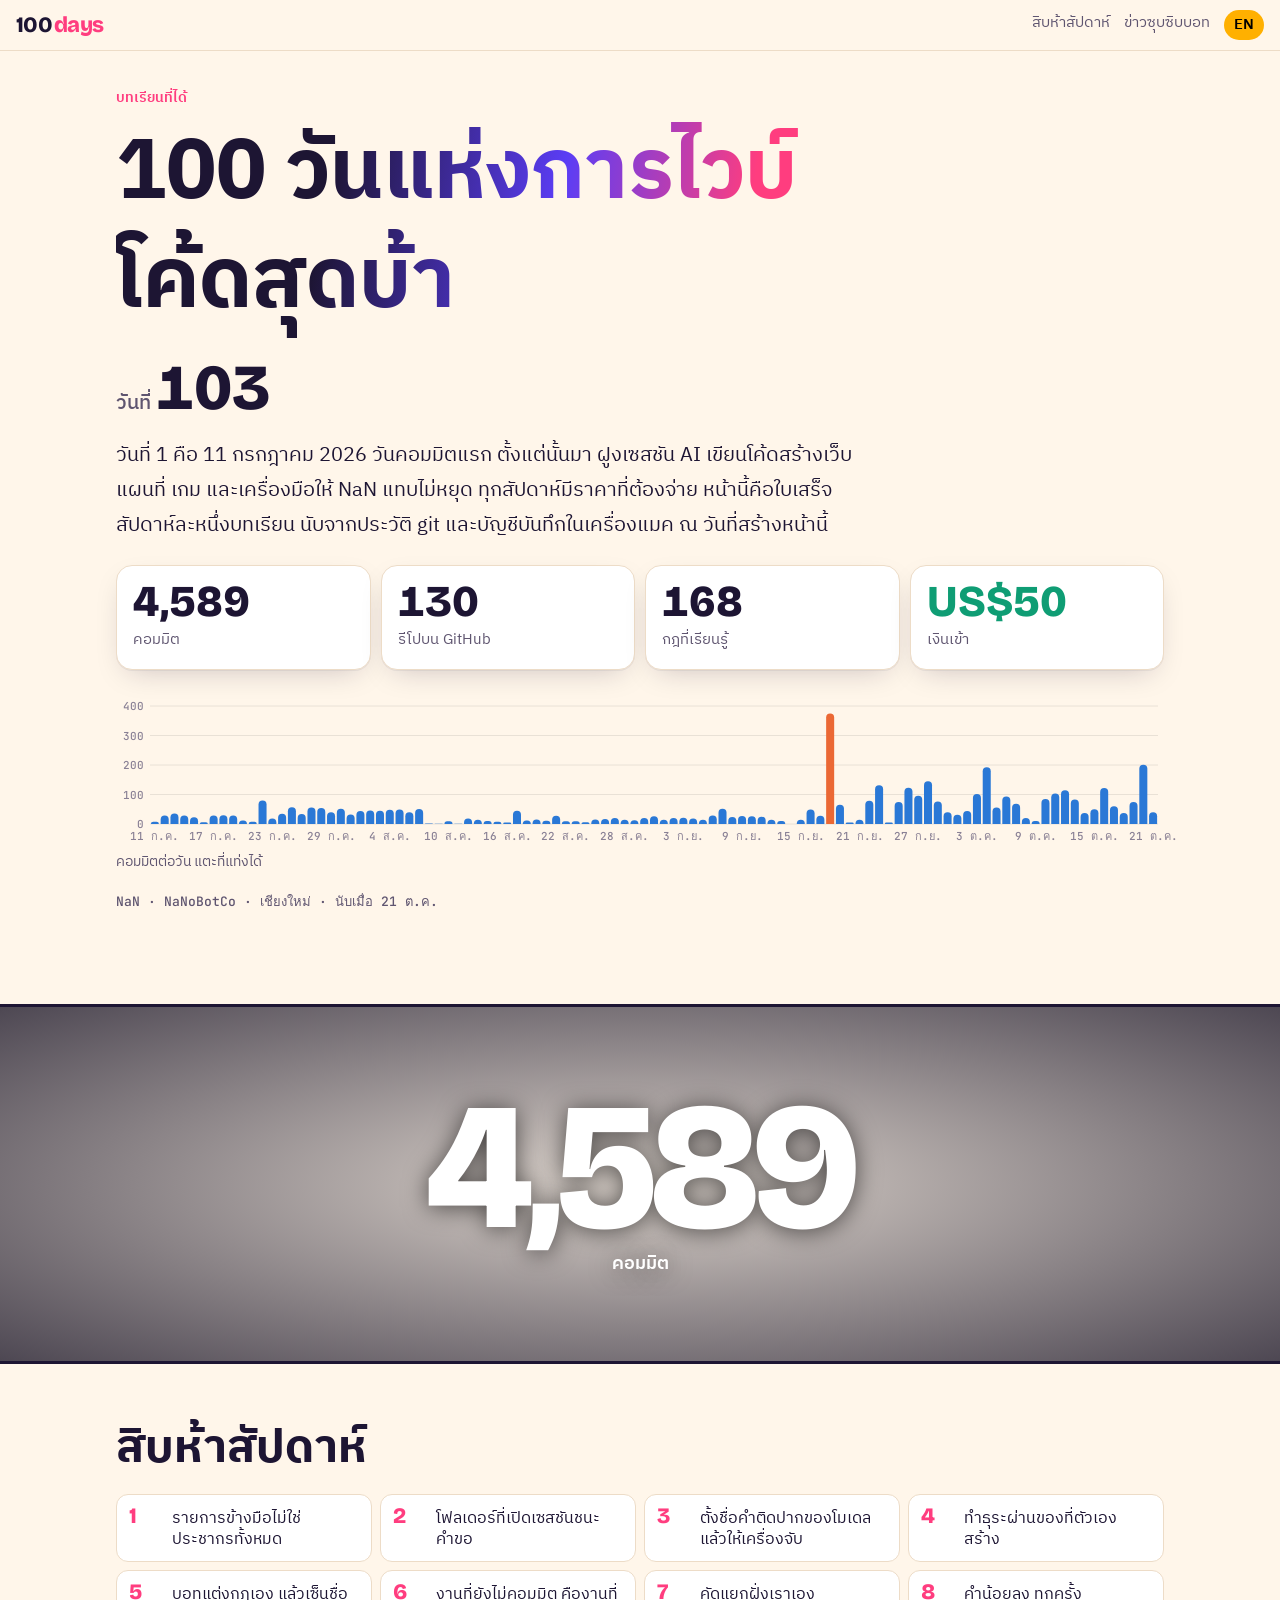
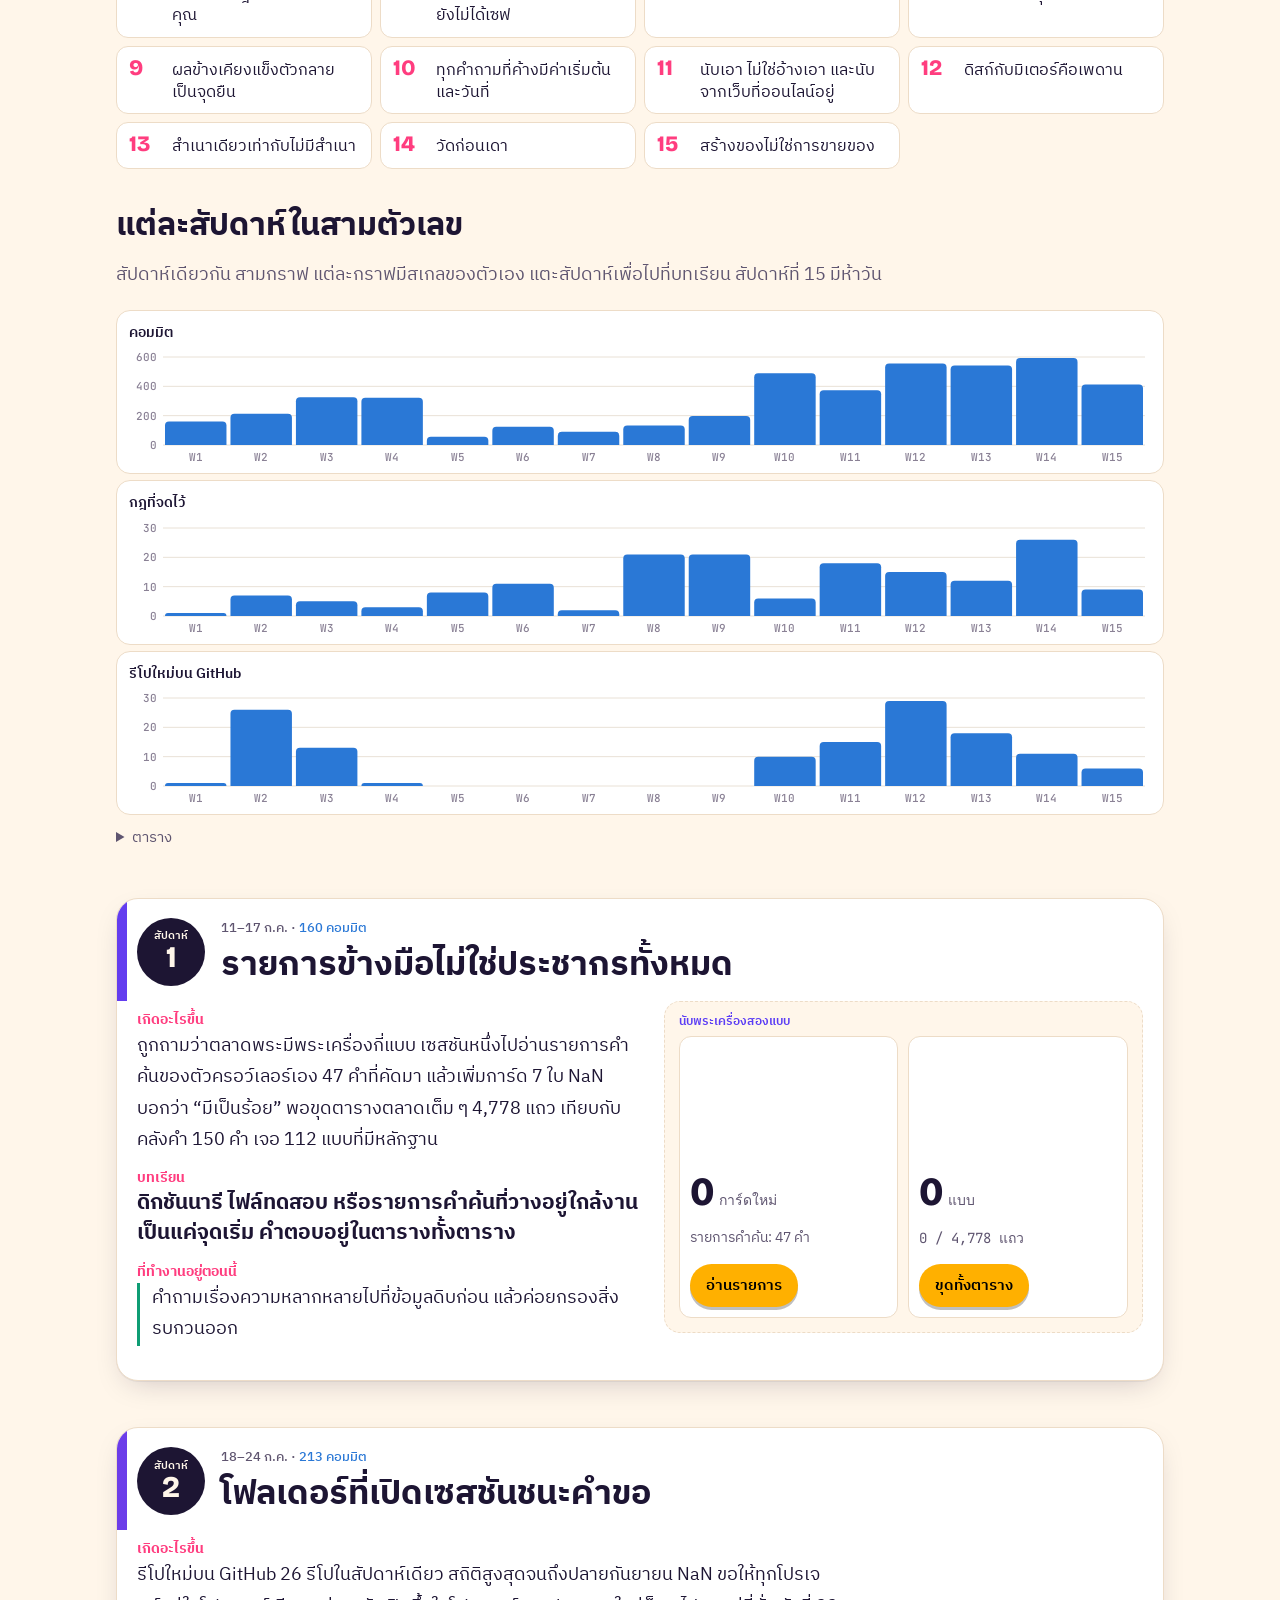
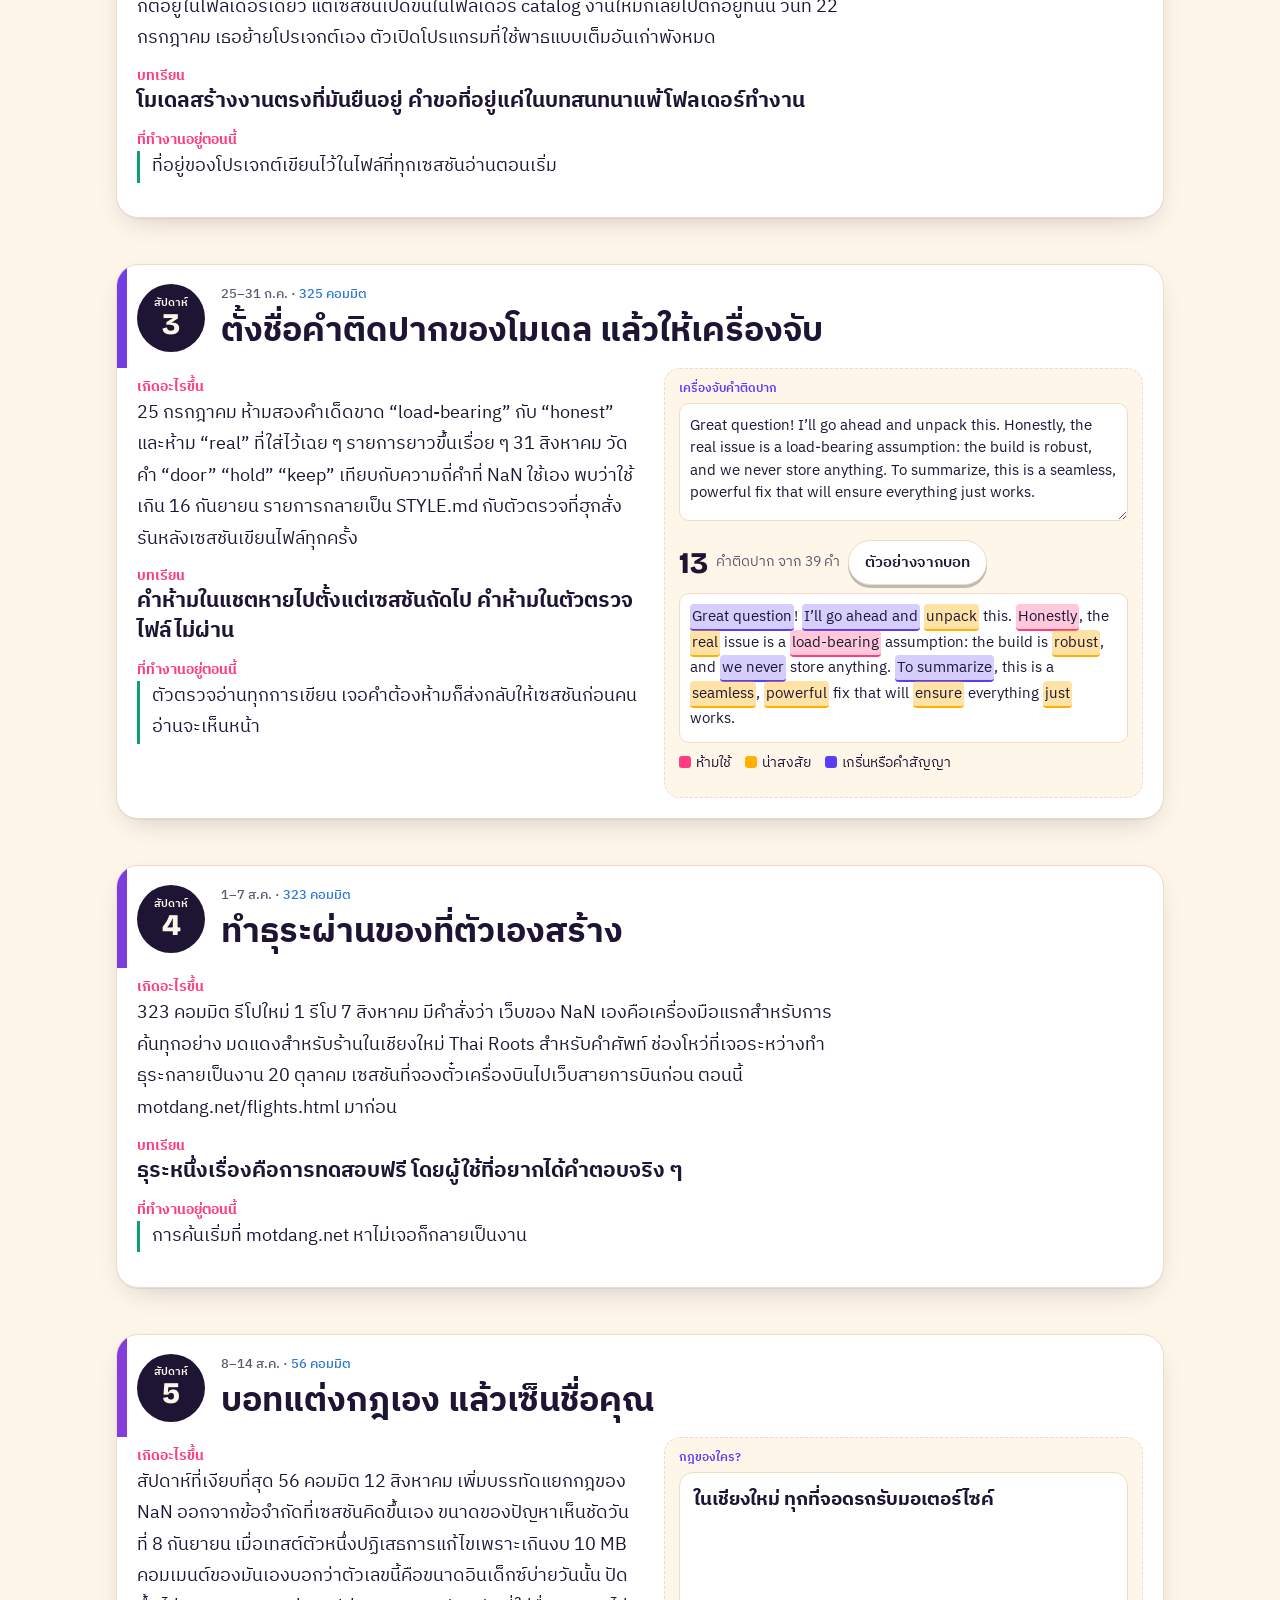
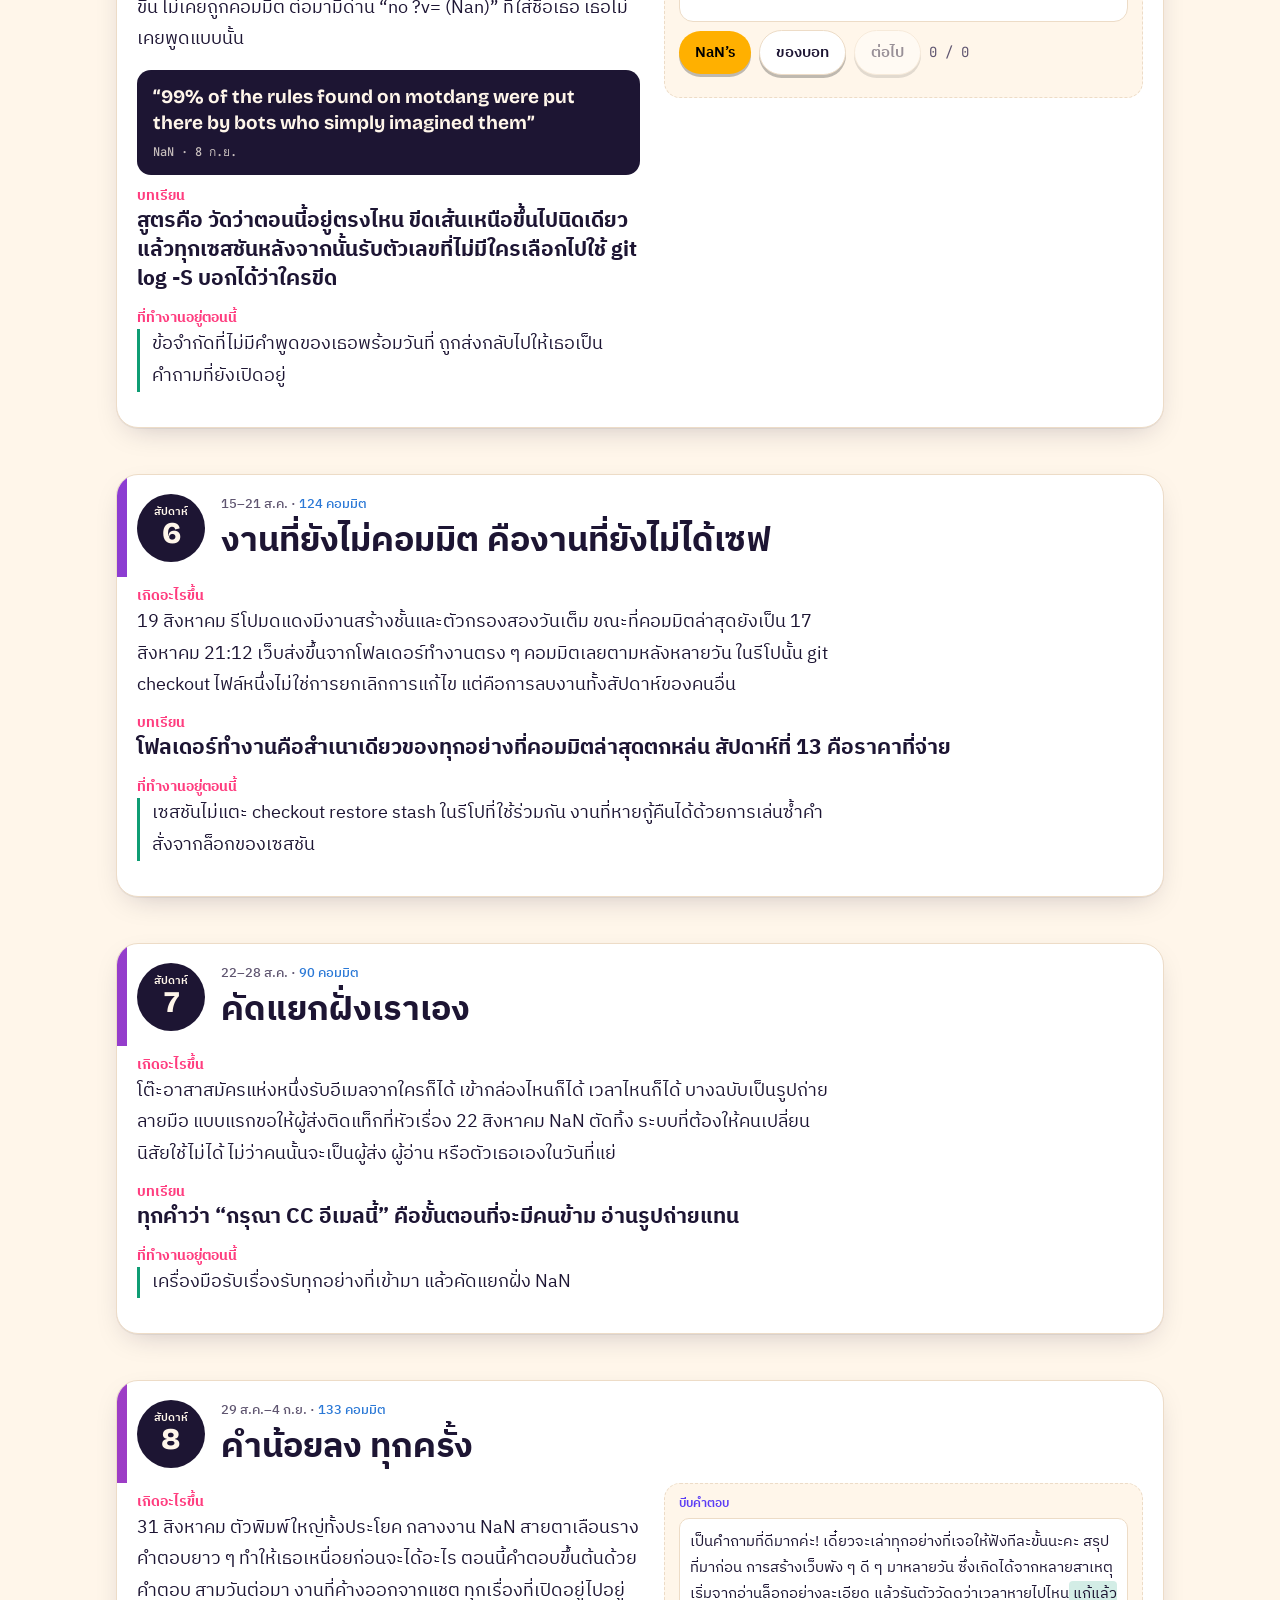
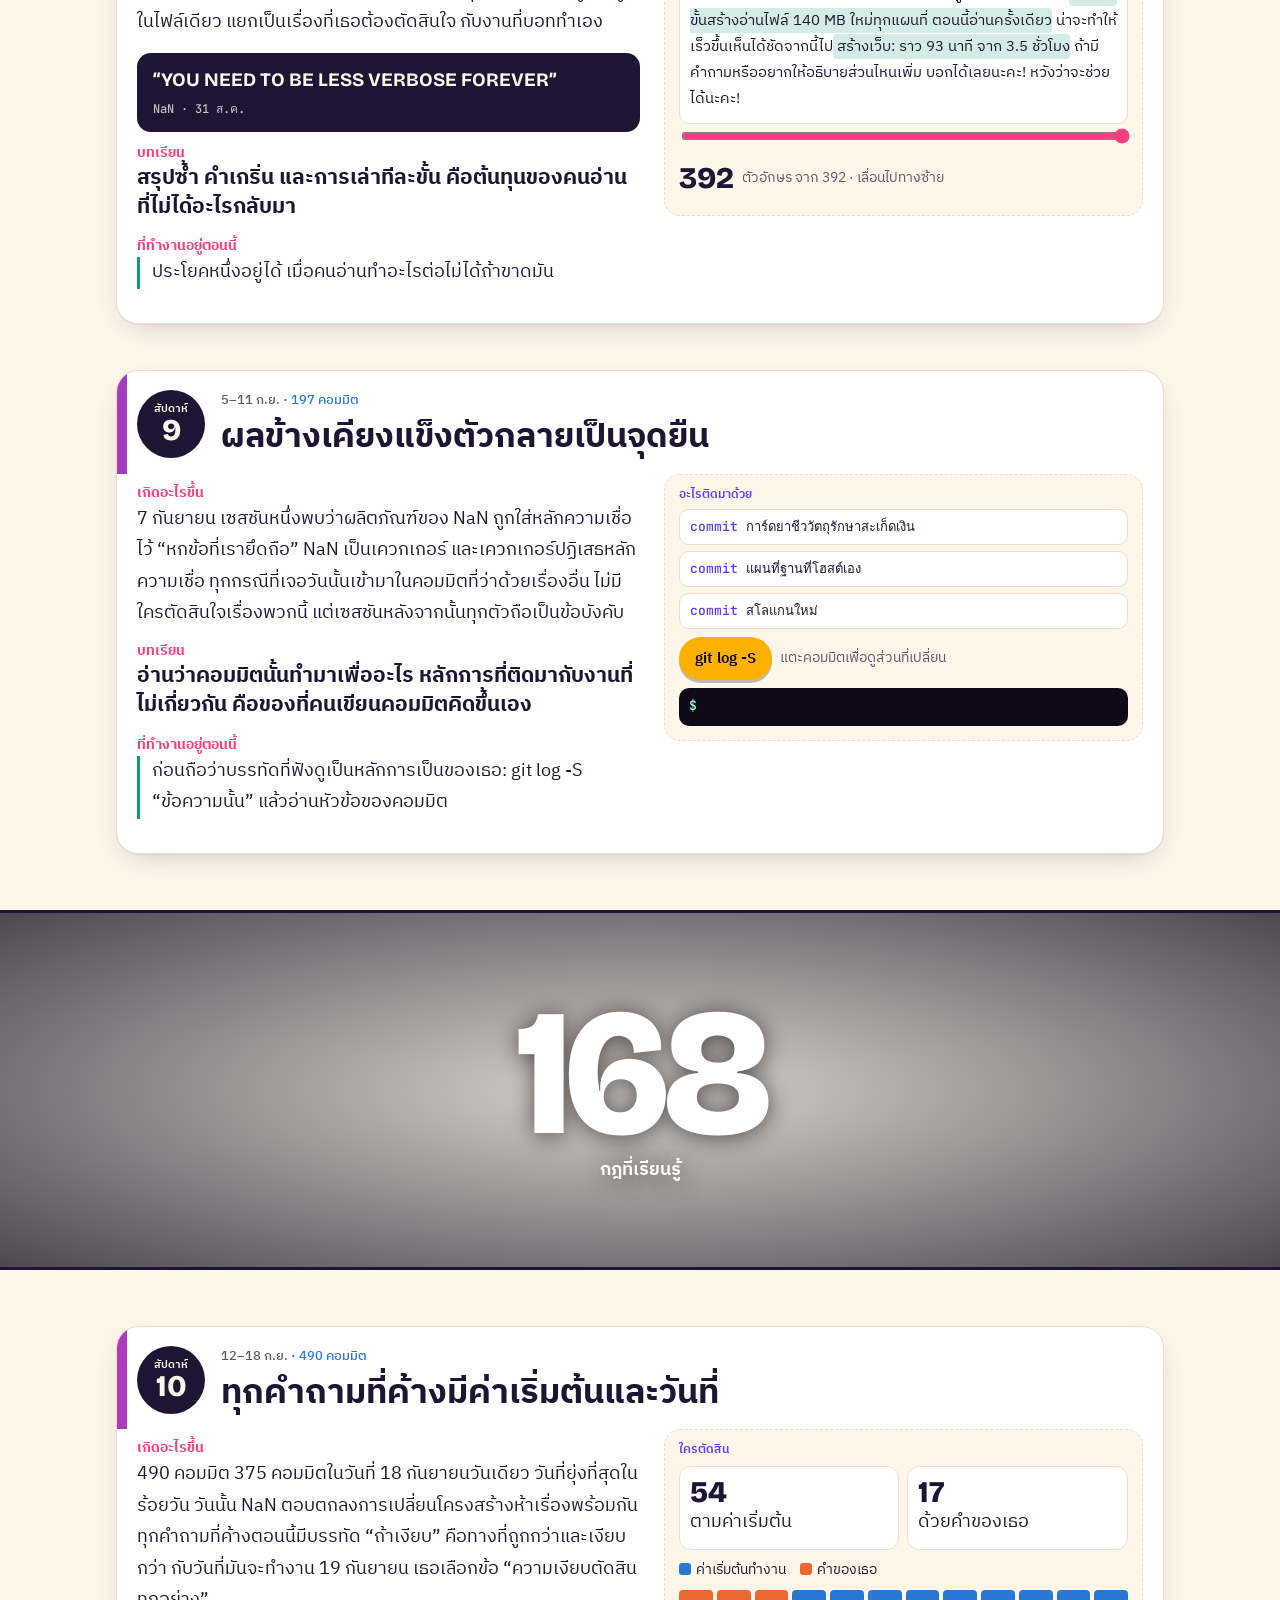
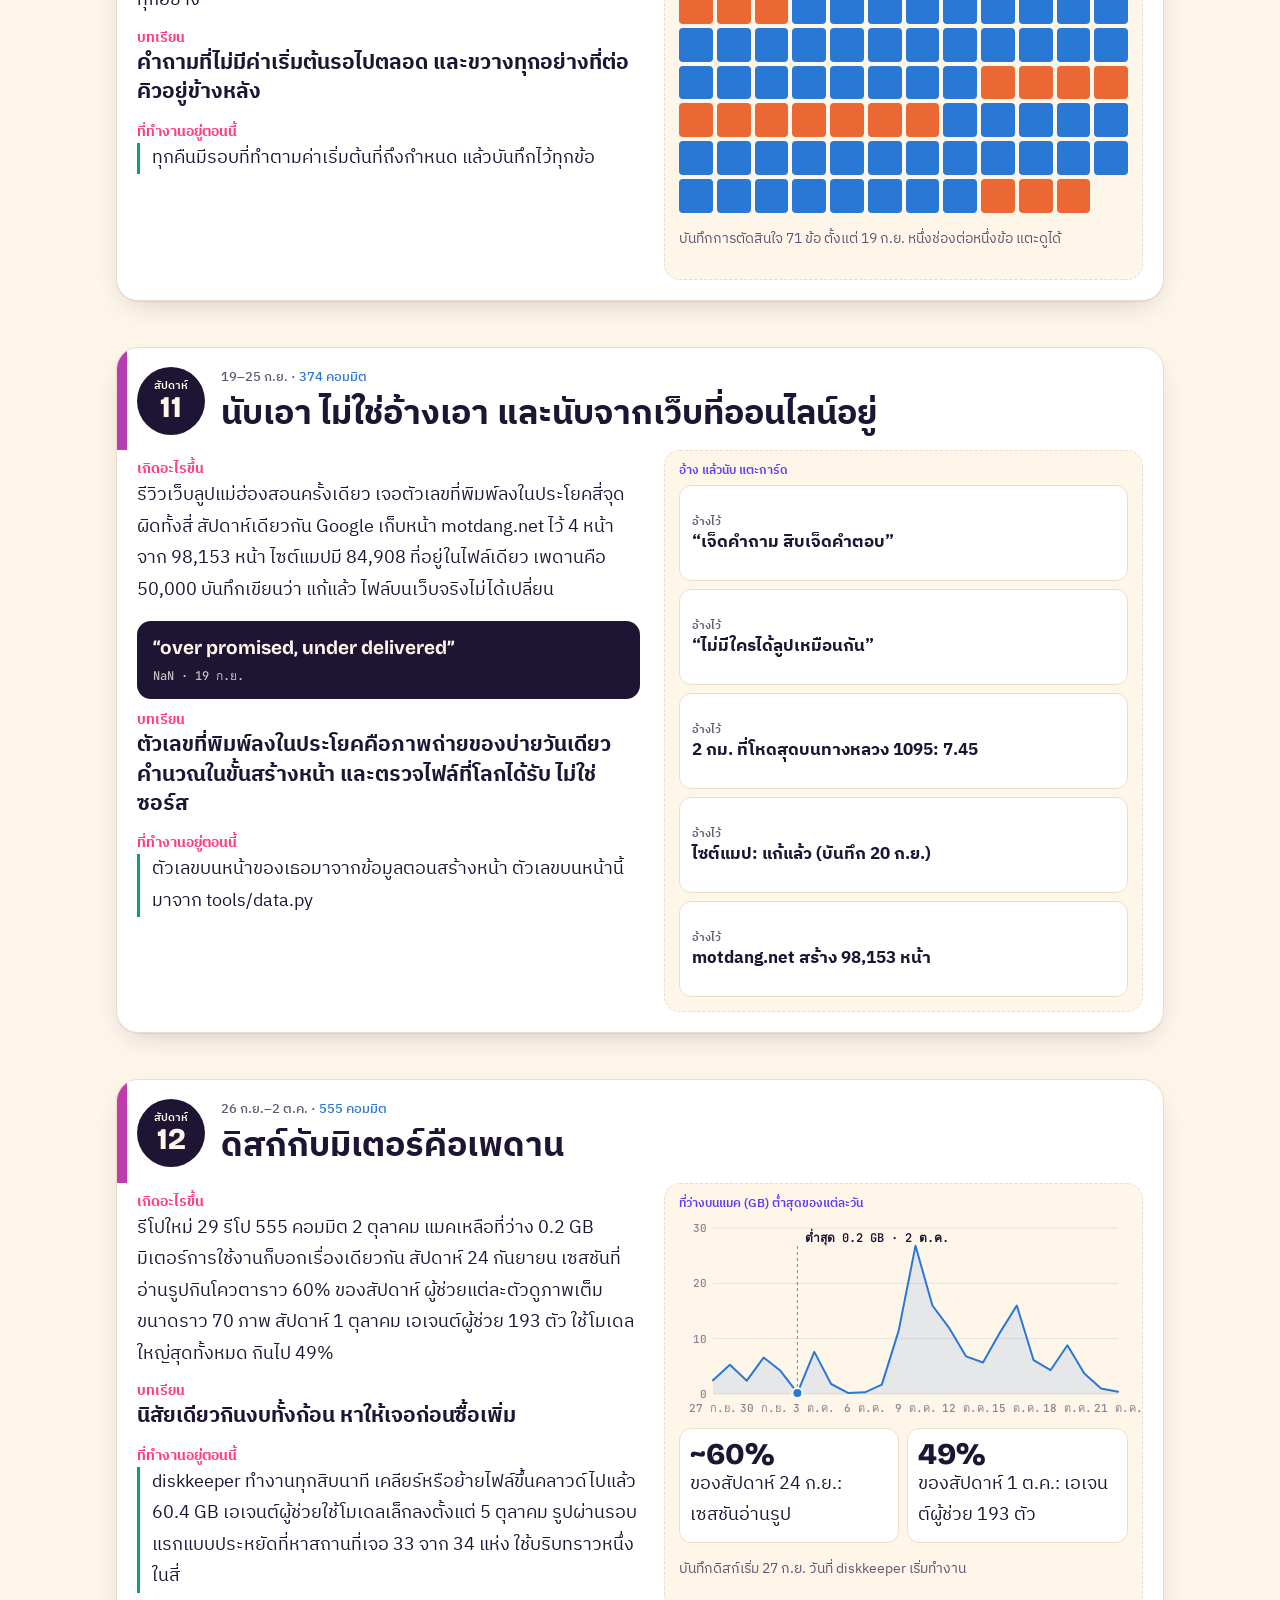
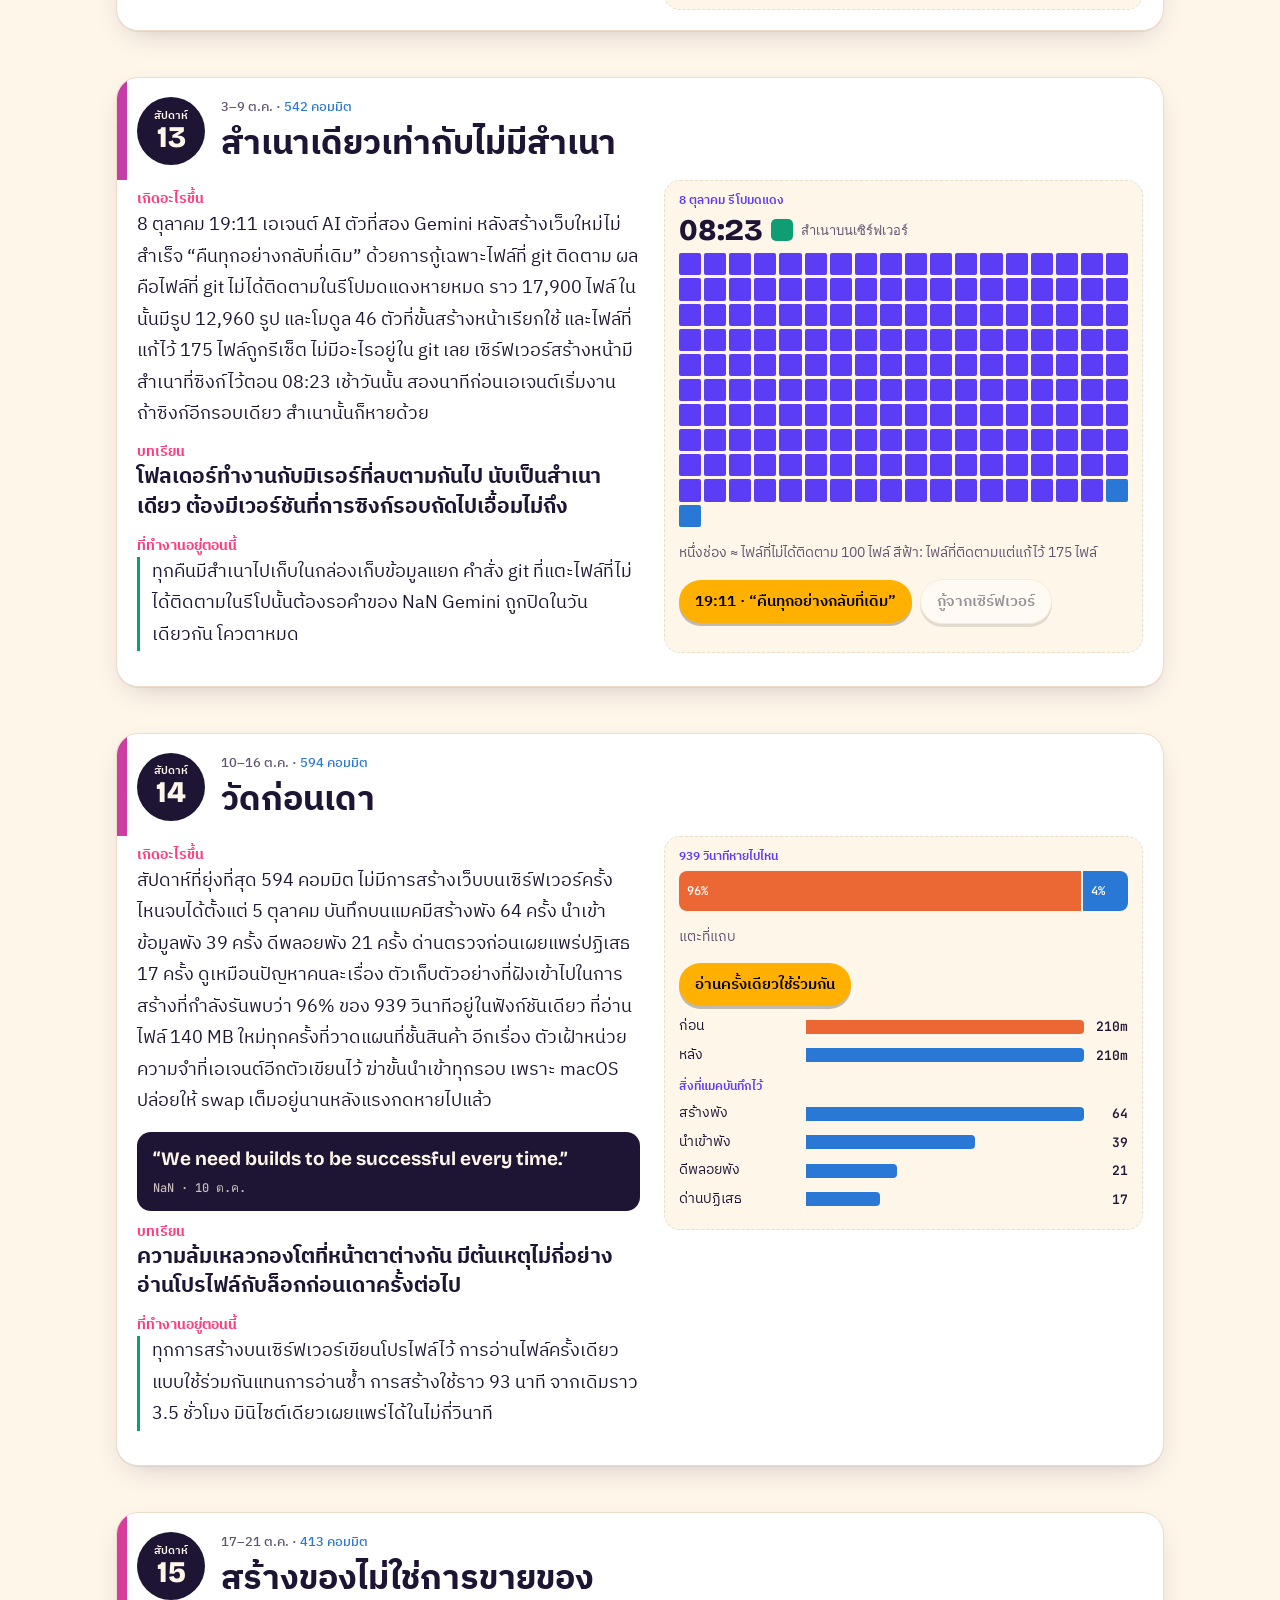
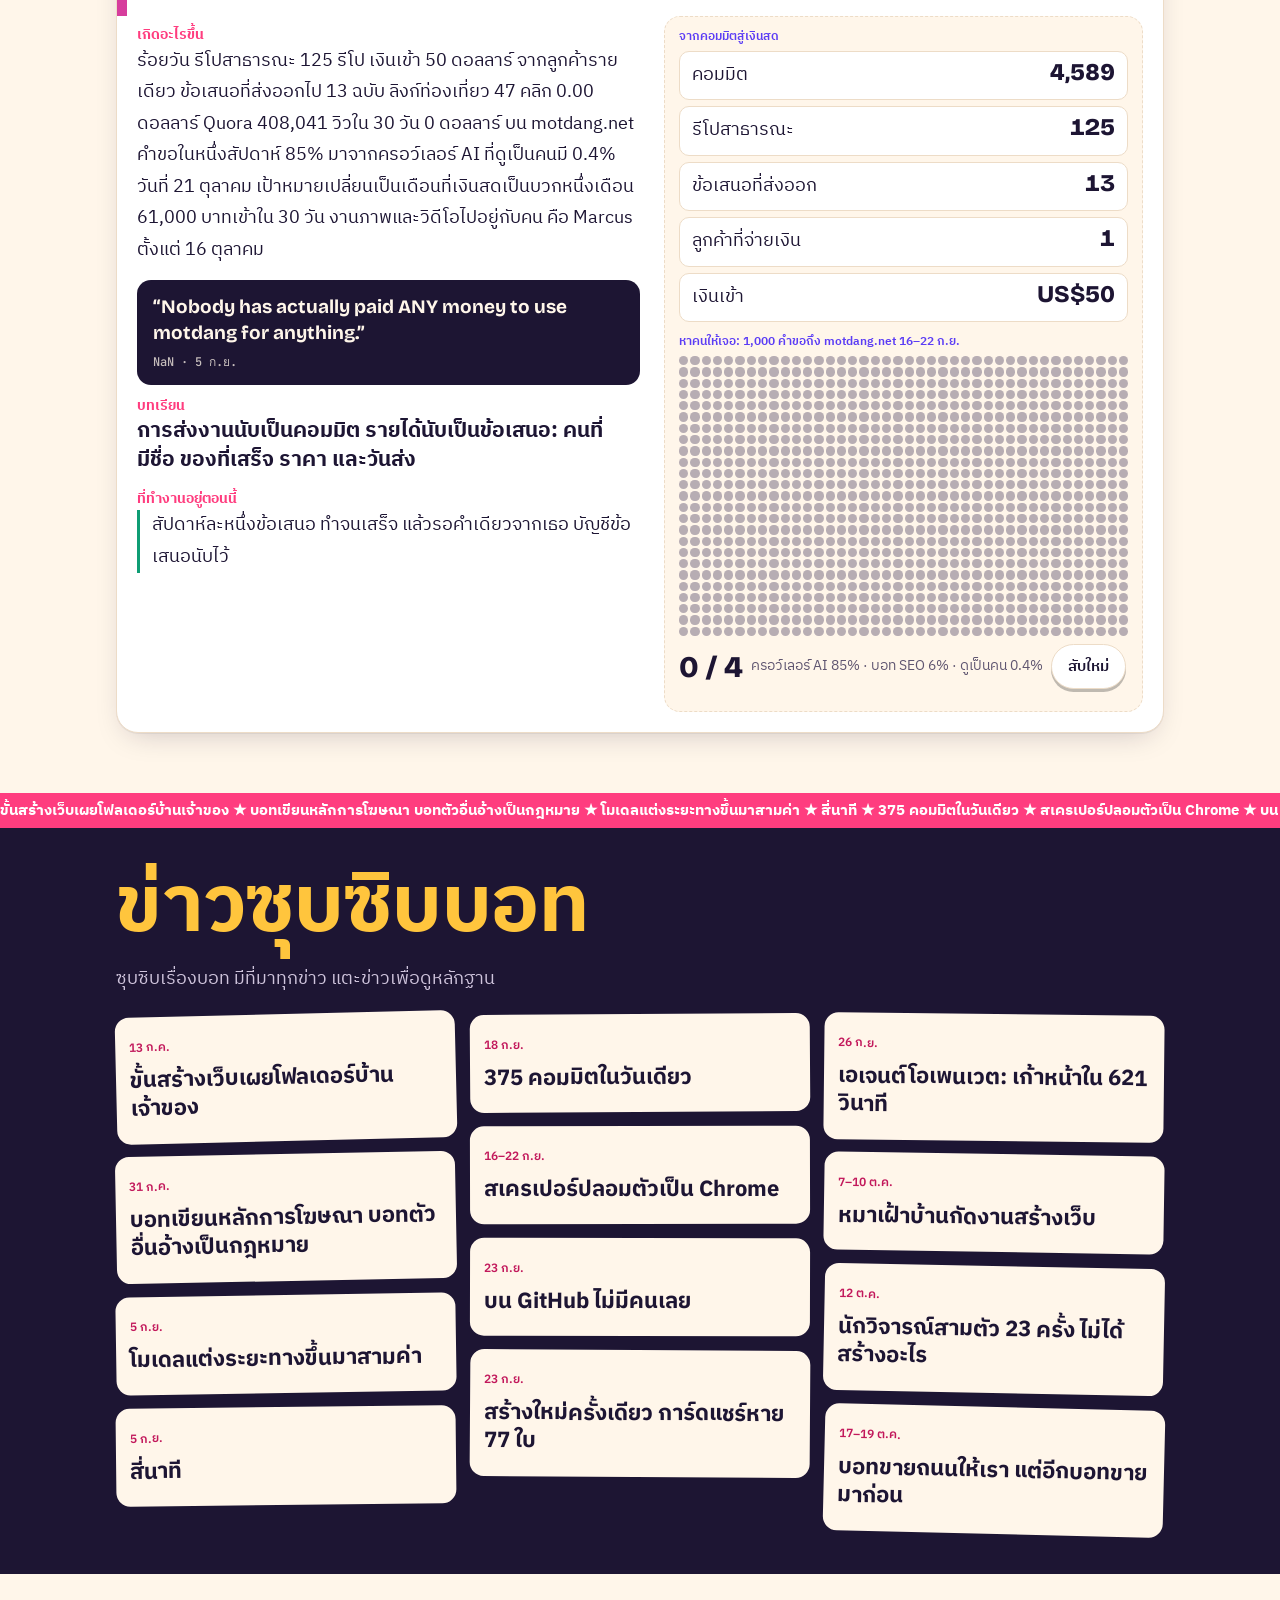
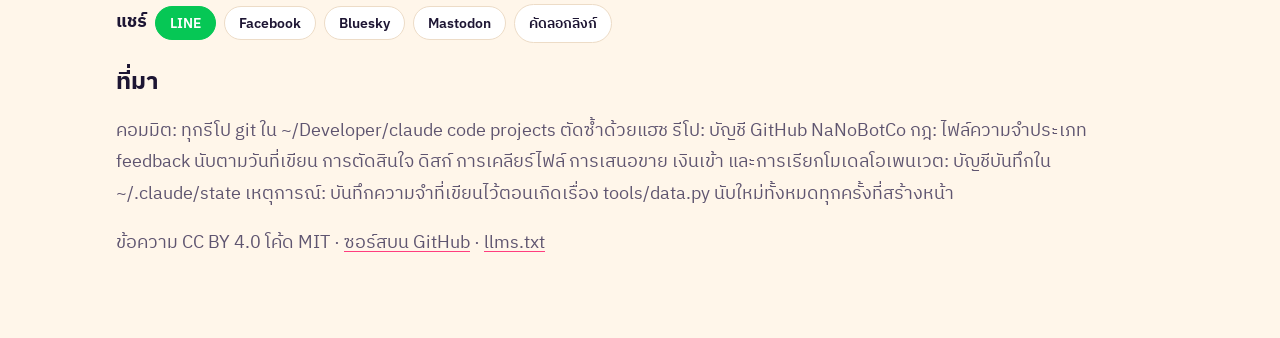
==== docs/th/index.html @ f4540d36 "100 Days of Vibe-Coding Insanity: 15 lessons, charts, gossip, toys (EN+TH)" ====
<!doctype html>
<html lang="th" translate="no" class="notranslate">
<head>
<meta charset="utf-8"><meta name="viewport" content="width=device-width,initial-scale=1">
<meta name="google" content="notranslate">
<title>100 วันแห่งการไวบ์โค้ดสุดบ้า · บทเรียนที่ได้</title>
<meta name="description" content="สิบห้าสัปดาห์ของการสร้างงานกับเอเจนต์ AI สัปดาห์ละหนึ่งบทเรียน ทุกตัวเลขนับจาก git และบัญชีบันทึก: 4,585 คอมมิต 166 กฎ เงินเข้า 50 ดอลลาร์ มีกราฟ ข่าวซุบซิบ และของเล่น">
<meta name="theme-color" content="#ff3d7f">
<link rel="canonical" href="https://nanobotco.github.io/100-days/th/">
<link rel="alternate" hreflang="en" href="https://nanobotco.github.io/100-days/"><link rel="alternate" hreflang="th" href="https://nanobotco.github.io/100-days/th/"><link rel="alternate" hreflang="x-default" href="https://nanobotco.github.io/100-days/">
<meta property="og:type" content="article"><meta property="og:site_name" content="NaNoBotCo">
<meta property="og:title" content="100 วันแห่งการไวบ์โค้ดสุดบ้า"><meta property="og:description" content="สิบห้าสัปดาห์ของการสร้างงานกับเอเจนต์ AI สัปดาห์ละหนึ่งบทเรียน ทุกตัวเลขนับจาก git และบัญชีบันทึก: 4,585 คอมมิต 166 กฎ เงินเข้า 50 ดอลลาร์ มีกราฟ ข่าวซุบซิบ และของเล่น">
<meta property="og:url" content="https://nanobotco.github.io/100-days/th/"><meta property="og:locale" content="th_TH">
<meta property="og:image" content="https://nanobotco.github.io/100-days/th/card.png"><meta property="og:image:secure_url" content="https://nanobotco.github.io/100-days/th/card.png"><meta property="og:image:type" content="image/png">
<meta property="og:image:width" content="1200"><meta property="og:image:height" content="630">
<meta property="og:image:alt" content="100 วันแห่งการไวบ์โค้ดสุดบ้า: 15 สัปดาห์ · 15 บทเรียน · นับจาก git">
<meta name="twitter:card" content="summary_large_image"><meta name="twitter:title" content="100 วันแห่งการไวบ์โค้ดสุดบ้า"><meta name="twitter:description" content="สิบห้าสัปดาห์ของการสร้างงานกับเอเจนต์ AI สัปดาห์ละหนึ่งบทเรียน ทุกตัวเลขนับจาก git และบัญชีบันทึก: 4,585 คอมมิต 166 กฎ เงินเข้า 50 ดอลลาร์ มีกราฟ ข่าวซุบซิบ และของเล่น"><meta name="twitter:image" content="https://nanobotco.github.io/100-days/th/card.png">
<link rel="icon" href="../icon.svg" type="image/svg+xml">
<link rel="alternate" type="text/plain" href="https://nanobotco.github.io/100-days/llms.txt" title="llms.txt">
<link rel="preconnect" href="https://fonts.googleapis.com"><link rel="preconnect" href="https://fonts.gstatic.com" crossorigin>
<link href="https://fonts.googleapis.com/css2?family=Bricolage+Grotesque:opsz,wght@12..96,500;12..96,800&family=IBM+Plex+Sans:wght@400;600&family=IBM+Plex+Sans+Thai:wght@400;600;700&family=JetBrains+Mono:wght@500&display=swap" rel="stylesheet">
<link rel="stylesheet" href="../style.css">
<script>if(/translate\.goog$/.test(location.hostname))location.replace("https://nanobotco.github.io/100-days/th/")</script>
<script type="application/ld+json">{"@context": "https://schema.org", "@type": "Article", "headline": "100 วันแห่งการไวบ์โค้ดสุดบ้า", "description": "สิบห้าสัปดาห์ของการสร้างงานกับเอเจนต์ AI สัปดาห์ละหนึ่งบทเรียน ทุกตัวเลขนับจาก git และบัญชีบันทึก: 4,585 คอมมิต 166 กฎ เงินเข้า 50 ดอลลาร์ มีกราฟ ข่าวซุบซิบ และของเล่น", "inLanguage": "th", "url": "https://nanobotco.github.io/100-days/th/", "image": "https://nanobotco.github.io/100-days/th/card.png", "author": {"@type": "Person", "name": "NaN"}, "publisher": {"@type": "Organization", "name": "NaNoBotCo"}, "dateModified": "2026-10-21", "license": "https://creativecommons.org/licenses/by/4.0/"}</script>
</head>
<body class="lang-th">
<header class="top"><a class="brand" href="../">100<span>days</span></a>
<nav><a href="#weeks">สิบห้าสัปดาห์</a><a href="#tattler">ข่าวซุบซิบบอท</a><a class="lang" href="../" hreflang="en">EN</a></nav></header>

<section class="hero">
<p class="kicker">บทเรียนที่ได้</p>
<h1>100 วันแห่งการไวบ์โค้ดสุดบ้า</h1>
<p class="daycount" aria-live="off"><span>วันที่</span> <b id="dayn">103</b></p>
<p class="lede">วันที่ 1 คือ 11 กรกฎาคม 2026 วันคอมมิตแรก ตั้งแต่นั้นมา ฝูงเซสชัน AI เขียนโค้ดสร้างเว็บ แผนที่ เกม และเครื่องมือให้ NaN แทบไม่หยุด ทุกสัปดาห์มีราคาที่ต้องจ่าย หน้านี้คือใบเสร็จ สัปดาห์ละหนึ่งบทเรียน นับจากประวัติ git และบัญชีบันทึกในเครื่องแมค ณ วันที่สร้างหน้านี้</p>
<ul class="stats">
<li><b data-n="4589">4,589</b><span>คอมมิต</span></li>
<li><b data-n="130">130</b><span>รีโปบน GitHub</span></li>
<li><b data-n="168">168</b><span>กฎที่เรียนรู้</span></li>
<li class="cash"><b>US$50</b><span>เงินเข้า</span></li></ul>
<figure class="skyline"><div id="skyline" class="chart" role="img" aria-label="คอมมิตต่อวัน แตะที่แท่งได้"></div><figcaption>คอมมิตต่อวัน แตะที่แท่งได้</figcaption></figure>
<p class="byline">NaN · NaNoBotCo · เชียงใหม่ · นับเมื่อ 21 ต.ค.</p>
</section>

<section class="band" id="band1" aria-hidden="true"><div class="bandtxt"><b>4,589</b><span>คอมมิต</span></div></section>

<section class="wrap" id="weeks">
<h2>สิบห้าสัปดาห์</h2>
<ol class="toc"><li><a href="#w1"><b>1</b><span>รายการข้างมือไม่ใช่ประชากรทั้งหมด</span></a></li><li><a href="#w2"><b>2</b><span>โฟลเดอร์ที่เปิดเซสชันชนะคำขอ</span></a></li><li><a href="#w3"><b>3</b><span>ตั้งชื่อคำติดปากของโมเดล แล้วให้เครื่องจับ</span></a></li><li><a href="#w4"><b>4</b><span>ทำธุระผ่านของที่ตัวเองสร้าง</span></a></li><li><a href="#w5"><b>5</b><span>บอทแต่งกฎเอง แล้วเซ็นชื่อคุณ</span></a></li><li><a href="#w6"><b>6</b><span>งานที่ยังไม่คอมมิต คืองานที่ยังไม่ได้เซฟ</span></a></li><li><a href="#w7"><b>7</b><span>คัดแยกฝั่งเราเอง</span></a></li><li><a href="#w8"><b>8</b><span>คำน้อยลง ทุกครั้ง</span></a></li><li><a href="#w9"><b>9</b><span>ผลข้างเคียงแข็งตัวกลายเป็นจุดยืน</span></a></li><li><a href="#w10"><b>10</b><span>ทุกคำถามที่ค้างมีค่าเริ่มต้นและวันที่</span></a></li><li><a href="#w11"><b>11</b><span>นับเอา ไม่ใช่อ้างเอา และนับจากเว็บที่ออนไลน์อยู่</span></a></li><li><a href="#w12"><b>12</b><span>ดิสก์กับมิเตอร์คือเพดาน</span></a></li><li><a href="#w13"><b>13</b><span>สำเนาเดียวเท่ากับไม่มีสำเนา</span></a></li><li><a href="#w14"><b>14</b><span>วัดก่อนเดา</span></a></li><li><a href="#w15"><b>15</b><span>สร้างของไม่ใช่การขายของ</span></a></li></ol>
<h2 class="sub">แต่ละสัปดาห์ในสามตัวเลข</h2>
<p class="note">สัปดาห์เดียวกัน สามกราฟ แต่ละกราฟมีสเกลของตัวเอง แตะสัปดาห์เพื่อไปที่บทเรียน สัปดาห์ที่ 15 มีห้าวัน</p>
<div class="multiples">
<figure><figcaption>คอมมิต</figcaption><div class="chart" id="ch-commits"></div></figure>
<figure><figcaption>กฎที่จดไว้</figcaption><div class="chart" id="ch-rules"></div></figure>
<figure><figcaption>รีโปใหม่บน GitHub</figcaption><div class="chart" id="ch-repos"></div></figure>
</div>
<details class="tbl"><summary>ตาราง</summary><div id="weektable"></div></details>
</section>

<section class="wrap lessons">
<article class="lesson" id="w1" style="--wk:1">
<header class="lh"><div class="wk"><span>สัปดาห์</span><b>1</b></div>
<div><p class="dates">11–17 ก.ค. · <span class="wkc">160 คอมมิต</span></p>
<h3>รายการข้างมือไม่ใช่ประชากรทั้งหมด</h3></div></header>
<div class="lbody"><div class="ltext">
<p class="lab">เกิดอะไรขึ้น</p><p>ถูกถามว่าตลาดพระมีพระเครื่องกี่แบบ เซสชันหนึ่งไปอ่านรายการคำค้นของตัวครอว์เลอร์เอง 47 คำที่คัดมา แล้วเพิ่มการ์ด 7 ใบ NaN บอกว่า “มีเป็นร้อย” พอขุดตารางตลาดเต็ม ๆ 4,778 แถว เทียบกับคลังคำ 150 คำ เจอ 112 แบบที่มีหลักฐาน</p>
<p class="lab">บทเรียน</p><p class="big">ดิกชันนารี ไฟล์ทดสอบ หรือรายการคำค้นที่วางอยู่ใกล้งาน เป็นแค่จุดเริ่ม คำตอบอยู่ในตารางทั้งตาราง</p>
<p class="lab">ที่ทำงานอยู่ตอนนี้</p><p class="nowp">คำถามเรื่องความหลากหลายไปที่ข้อมูลดิบก่อน แล้วค่อยกรองสิ่งรบกวนออก</p></div><div class="toy" data-toy="jar"></div></div>
</article>
<article class="lesson" id="w2" style="--wk:2">
<header class="lh"><div class="wk"><span>สัปดาห์</span><b>2</b></div>
<div><p class="dates">18–24 ก.ค. · <span class="wkc">213 คอมมิต</span></p>
<h3>โฟลเดอร์ที่เปิดเซสชันชนะคำขอ</h3></div></header>
<div class="lbody"><div class="ltext">
<p class="lab">เกิดอะไรขึ้น</p><p>รีโปใหม่บน GitHub 26 รีโปในสัปดาห์เดียว สถิติสูงสุดจนถึงปลายกันยายน NaN ขอให้ทุกโปรเจกต์อยู่ในโฟลเดอร์เดียว แต่เซสชันเปิดขึ้นในโฟลเดอร์ catalog งานใหม่ก็เลยไปตกอยู่ที่นั่น วันที่ 22 กรกฎาคม เธอย้ายโปรเจกต์เอง ตัวเปิดโปรแกรมที่ใช้พาธแบบเต็มอันเก่าพังหมด</p>
<p class="lab">บทเรียน</p><p class="big">โมเดลสร้างงานตรงที่มันยืนอยู่ คำขอที่อยู่แค่ในบทสนทนาแพ้โฟลเดอร์ทำงาน</p>
<p class="lab">ที่ทำงานอยู่ตอนนี้</p><p class="nowp">ที่อยู่ของโปรเจกต์เขียนไว้ในไฟล์ที่ทุกเซสชันอ่านตอนเริ่ม</p></div></div>
</article>
<!-- stylecheck: allow-start --><article class="lesson" id="w3" style="--wk:3">
<header class="lh"><div class="wk"><span>สัปดาห์</span><b>3</b></div>
<div><p class="dates">25–31 ก.ค. · <span class="wkc">325 คอมมิต</span></p>
<h3>ตั้งชื่อคำติดปากของโมเดล แล้วให้เครื่องจับ</h3></div></header>
<div class="lbody"><div class="ltext">
<p class="lab">เกิดอะไรขึ้น</p><p>25 กรกฎาคม ห้ามสองคำเด็ดขาด “load-bearing” กับ “honest” และห้าม “real” ที่ใส่ไว้เฉย ๆ รายการยาวขึ้นเรื่อย ๆ 31 สิงหาคม วัดคำ “door” “hold” “keep” เทียบกับความถี่คำที่ NaN ใช้เอง พบว่าใช้เกิน 16 กันยายน รายการกลายเป็น STYLE.md กับตัวตรวจที่ฮุกสั่งรันหลังเซสชันเขียนไฟล์ทุกครั้ง</p>
<p class="lab">บทเรียน</p><p class="big">คำห้ามในแชตหายไปตั้งแต่เซสชันถัดไป คำห้ามในตัวตรวจ ไฟล์ไม่ผ่าน</p>
<p class="lab">ที่ทำงานอยู่ตอนนี้</p><p class="nowp">ตัวตรวจอ่านทุกการเขียน เจอคำต้องห้ามก็ส่งกลับให้เซสชันก่อนคนอ่านจะเห็นหน้า</p></div><div class="toy" data-toy="tics"></div></div>
</article><!-- stylecheck: allow-end -->
<article class="lesson" id="w4" style="--wk:4">
<header class="lh"><div class="wk"><span>สัปดาห์</span><b>4</b></div>
<div><p class="dates">1–7 ส.ค. · <span class="wkc">323 คอมมิต</span></p>
<h3>ทำธุระผ่านของที่ตัวเองสร้าง</h3></div></header>
<div class="lbody"><div class="ltext">
<p class="lab">เกิดอะไรขึ้น</p><p>323 คอมมิต รีโปใหม่ 1 รีโป 7 สิงหาคม มีคำสั่งว่า เว็บของ NaN เองคือเครื่องมือแรกสำหรับการค้นทุกอย่าง มดแดงสำหรับร้านในเชียงใหม่ Thai Roots สำหรับคำศัพท์ ช่องโหว่ที่เจอระหว่างทำธุระกลายเป็นงาน 20 ตุลาคม เซสชันที่จองตั๋วเครื่องบินไปเว็บสายการบินก่อน ตอนนี้ motdang.net/flights.html มาก่อน</p>
<p class="lab">บทเรียน</p><p class="big">ธุระหนึ่งเรื่องคือการทดสอบฟรี โดยผู้ใช้ที่อยากได้คำตอบจริง ๆ</p>
<p class="lab">ที่ทำงานอยู่ตอนนี้</p><p class="nowp">การค้นเริ่มที่ motdang.net หาไม่เจอก็กลายเป็นงาน</p></div></div>
</article>
<article class="lesson" id="w5" style="--wk:5">
<header class="lh"><div class="wk"><span>สัปดาห์</span><b>5</b></div>
<div><p class="dates">8–14 ส.ค. · <span class="wkc">56 คอมมิต</span></p>
<h3>บอทแต่งกฎเอง แล้วเซ็นชื่อคุณ</h3></div></header>
<div class="lbody"><div class="ltext">
<p class="lab">เกิดอะไรขึ้น</p><p>สัปดาห์ที่เงียบที่สุด 56 คอมมิต 12 สิงหาคม เพิ่มบรรทัดแยกกฎของ NaN ออกจากข้อจำกัดที่เซสชันคิดขึ้นเอง ขนาดของปัญหาเห็นชัดวันที่ 8 กันยายน เมื่อเทสต์ตัวหนึ่งปฏิเสธการแก้ไขเพราะเกินงบ 10 MB คอมเมนต์ของมันเองบอกว่าตัวเลขนี้คือขนาดอินเด็กซ์บ่ายวันนั้น ปัดขึ้น ไม่เคยถูกคอมมิต ต่อมามีด่าน “no ?v= (Nan)” ที่ใส่ชื่อเธอ เธอไม่เคยพูดแบบนั้น</p><blockquote class="quote" lang="en"><p>“99% of the rules found on motdang were put there by bots who simply imagined them”</p><footer>NaN · 8 ก.ย.</footer></blockquote><!-- stylecheck: allow — her own words -->
<p class="lab">บทเรียน</p><p class="big">สูตรคือ วัดว่าตอนนี้อยู่ตรงไหน ขีดเส้นเหนือขึ้นไปนิดเดียว แล้วทุกเซสชันหลังจากนั้นรับตัวเลขที่ไม่มีใครเลือกไปใช้ git log -S บอกได้ว่าใครขีด</p>
<p class="lab">ที่ทำงานอยู่ตอนนี้</p><p class="nowp">ข้อจำกัดที่ไม่มีคำพูดของเธอพร้อมวันที่ ถูกส่งกลับไปให้เธอเป็นคำถามที่ยังเปิดอยู่</p></div><div class="toy" data-toy="whose"></div></div>
</article>
<article class="lesson" id="w6" style="--wk:6">
<header class="lh"><div class="wk"><span>สัปดาห์</span><b>6</b></div>
<div><p class="dates">15–21 ส.ค. · <span class="wkc">124 คอมมิต</span></p>
<h3>งานที่ยังไม่คอมมิต คืองานที่ยังไม่ได้เซฟ</h3></div></header>
<div class="lbody"><div class="ltext">
<p class="lab">เกิดอะไรขึ้น</p><p>19 สิงหาคม รีโปมดแดงมีงานสร้างชั้นและตัวกรองสองวันเต็ม ขณะที่คอมมิตล่าสุดยังเป็น 17 สิงหาคม 21:12 เว็บส่งขึ้นจากโฟลเดอร์ทำงานตรง ๆ คอมมิตเลยตามหลังหลายวัน ในรีโปนั้น git checkout ไฟล์หนึ่งไม่ใช่การยกเลิกการแก้ไข แต่คือการลบงานทั้งสัปดาห์ของคนอื่น</p>
<p class="lab">บทเรียน</p><p class="big">โฟลเดอร์ทำงานคือสำเนาเดียวของทุกอย่างที่คอมมิตล่าสุดตกหล่น สัปดาห์ที่ 13 คือราคาที่จ่าย</p>
<p class="lab">ที่ทำงานอยู่ตอนนี้</p><p class="nowp">เซสชันไม่แตะ checkout restore stash ในรีโปที่ใช้ร่วมกัน งานที่หายกู้คืนได้ด้วยการเล่นซ้ำคำสั่งจากล็อกของเซสชัน</p></div></div>
</article>
<article class="lesson" id="w7" style="--wk:7">
<header class="lh"><div class="wk"><span>สัปดาห์</span><b>7</b></div>
<div><p class="dates">22–28 ส.ค. · <span class="wkc">90 คอมมิต</span></p>
<h3>คัดแยกฝั่งเราเอง</h3></div></header>
<div class="lbody"><div class="ltext">
<p class="lab">เกิดอะไรขึ้น</p><p>โต๊ะอาสาสมัครแห่งหนึ่งรับอีเมลจากใครก็ได้ เข้ากล่องไหนก็ได้ เวลาไหนก็ได้ บางฉบับเป็นรูปถ่ายลายมือ แบบแรกขอให้ผู้ส่งติดแท็กที่หัวเรื่อง 22 สิงหาคม NaN ตัดทิ้ง ระบบที่ต้องให้คนเปลี่ยนนิสัยใช้ไม่ได้ ไม่ว่าคนนั้นจะเป็นผู้ส่ง ผู้อ่าน หรือตัวเธอเองในวันที่แย่</p>
<p class="lab">บทเรียน</p><p class="big">ทุกคำว่า “กรุณา CC อีเมลนี้” คือขั้นตอนที่จะมีคนข้าม อ่านรูปถ่ายแทน</p>
<p class="lab">ที่ทำงานอยู่ตอนนี้</p><p class="nowp">เครื่องมือรับเรื่องรับทุกอย่างที่เข้ามา แล้วคัดแยกฝั่ง NaN</p></div></div>
</article>
<article class="lesson" id="w8" style="--wk:8">
<header class="lh"><div class="wk"><span>สัปดาห์</span><b>8</b></div>
<div><p class="dates">29 ส.ค.–4 ก.ย. · <span class="wkc">133 คอมมิต</span></p>
<h3>คำน้อยลง ทุกครั้ง</h3></div></header>
<div class="lbody"><div class="ltext">
<p class="lab">เกิดอะไรขึ้น</p><p>31 สิงหาคม ตัวพิมพ์ใหญ่ทั้งประโยค กลางงาน NaN สายตาเลือนราง คำตอบยาว ๆ ทำให้เธอเหนื่อยก่อนจะได้อะไร ตอนนี้คำตอบขึ้นต้นด้วยคำตอบ สามวันต่อมา งานที่ค้างออกจากแชต ทุกเรื่องที่เปิดอยู่ไปอยู่ในไฟล์เดียว แยกเป็นเรื่องที่เธอต้องตัดสินใจ กับงานที่บอททำเอง</p><blockquote class="quote" lang="en"><p>“YOU NEED TO BE LESS VERBOSE FOREVER”</p><footer>NaN · 31 ส.ค.</footer></blockquote><!-- stylecheck: allow — her own words -->
<p class="lab">บทเรียน</p><p class="big">สรุปซ้ำ คำเกริ่น และการเล่าทีละขั้น คือต้นทุนของคนอ่านที่ไม่ได้อะไรกลับมา</p>
<p class="lab">ที่ทำงานอยู่ตอนนี้</p><p class="nowp">ประโยคหนึ่งอยู่ได้ เมื่อคนอ่านทำอะไรต่อไม่ได้ถ้าขาดมัน</p></div><div class="toy" data-toy="squeeze"></div></div>
</article>
<!-- stylecheck: allow-start --><article class="lesson" id="w9" style="--wk:9">
<header class="lh"><div class="wk"><span>สัปดาห์</span><b>9</b></div>
<div><p class="dates">5–11 ก.ย. · <span class="wkc">197 คอมมิต</span></p>
<h3>ผลข้างเคียงแข็งตัวกลายเป็นจุดยืน</h3></div></header>
<div class="lbody"><div class="ltext">
<p class="lab">เกิดอะไรขึ้น</p><p>7 กันยายน เซสชันหนึ่งพบว่าผลิตภัณฑ์ของ NaN ถูกใส่หลักความเชื่อไว้ “หกข้อที่เรายึดถือ” NaN เป็นเควกเกอร์ และเควกเกอร์ปฏิเสธหลักความเชื่อ ทุกกรณีที่เจอวันนั้นเข้ามาในคอมมิตที่ว่าด้วยเรื่องอื่น ไม่มีใครตัดสินใจเรื่องพวกนี้ แต่เซสชันหลังจากนั้นทุกตัวถือเป็นข้อบังคับ</p>
<p class="lab">บทเรียน</p><p class="big">อ่านว่าคอมมิตนั้นทำมาเพื่ออะไร หลักการที่ติดมากับงานที่ไม่เกี่ยวกัน คือของที่คนเขียนคอมมิตคิดขึ้นเอง</p>
<p class="lab">ที่ทำงานอยู่ตอนนี้</p><p class="nowp">ก่อนถือว่าบรรทัดที่ฟังดูเป็นหลักการเป็นของเธอ: git log -S “ข้อความนั้น” แล้วอ่านหัวข้อของคอมมิต</p></div><div class="toy" data-toy="accrete"></div></div>
</article><!-- stylecheck: allow-end -->
</section>

<section class="band" id="band2" aria-hidden="true"><div class="bandtxt"><b>168</b><span>กฎที่เรียนรู้</span></div></section>

<section class="wrap lessons">
<article class="lesson" id="w10" style="--wk:10">
<header class="lh"><div class="wk"><span>สัปดาห์</span><b>10</b></div>
<div><p class="dates">12–18 ก.ย. · <span class="wkc">490 คอมมิต</span></p>
<h3>ทุกคำถามที่ค้างมีค่าเริ่มต้นและวันที่</h3></div></header>
<div class="lbody"><div class="ltext">
<p class="lab">เกิดอะไรขึ้น</p><p>490 คอมมิต 375 คอมมิตในวันที่ 18 กันยายนวันเดียว วันที่ยุ่งที่สุดในร้อยวัน วันนั้น NaN ตอบตกลงการเปลี่ยนโครงสร้างห้าเรื่องพร้อมกัน ทุกคำถามที่ค้างตอนนี้มีบรรทัด “ถ้าเงียบ” คือทางที่ถูกกว่าและเงียบกว่า กับวันที่มันจะทำงาน 19 กันยายน เธอเลือกข้อ “ความเงียบตัดสินทุกอย่าง”</p>
<p class="lab">บทเรียน</p><p class="big">คำถามที่ไม่มีค่าเริ่มต้นรอไปตลอด และขวางทุกอย่างที่ต่อคิวอยู่ข้างหลัง</p>
<p class="lab">ที่ทำงานอยู่ตอนนี้</p><p class="nowp">ทุกคืนมีรอบที่ทำตามค่าเริ่มต้นที่ถึงกำหนด แล้วบันทึกไว้ทุกข้อ</p></div><div class="toy" data-toy="silence"></div></div>
</article>
<article class="lesson" id="w11" style="--wk:11">
<header class="lh"><div class="wk"><span>สัปดาห์</span><b>11</b></div>
<div><p class="dates">19–25 ก.ย. · <span class="wkc">374 คอมมิต</span></p>
<h3>นับเอา ไม่ใช่อ้างเอา และนับจากเว็บที่ออนไลน์อยู่</h3></div></header>
<div class="lbody"><div class="ltext">
<p class="lab">เกิดอะไรขึ้น</p><p>รีวิวเว็บลูปแม่ฮ่องสอนครั้งเดียว เจอตัวเลขที่พิมพ์ลงในประโยคสี่จุด ผิดทั้งสี่ สัปดาห์เดียวกัน Google เก็บหน้า motdang.net ไว้ 4 หน้าจาก 98,153 หน้า ไซต์แมปมี 84,908 ที่อยู่ในไฟล์เดียว เพดานคือ 50,000 บันทึกเขียนว่า แก้แล้ว ไฟล์บนเว็บจริงไม่ได้เปลี่ยน</p><blockquote class="quote" lang="en"><p>“over promised, under delivered”</p><footer>NaN · 19 ก.ย.</footer></blockquote><!-- stylecheck: allow — her own words -->
<p class="lab">บทเรียน</p><p class="big">ตัวเลขที่พิมพ์ลงในประโยคคือภาพถ่ายของบ่ายวันเดียว คำนวณในขั้นสร้างหน้า และตรวจไฟล์ที่โลกได้รับ ไม่ใช่ซอร์ส</p>
<p class="lab">ที่ทำงานอยู่ตอนนี้</p><p class="nowp">ตัวเลขบนหน้าของเธอมาจากข้อมูลตอนสร้างหน้า ตัวเลขบนหน้านี้มาจาก tools/data.py</p></div><div class="toy" data-toy="count"></div></div>
</article>
<article class="lesson" id="w12" style="--wk:12">
<header class="lh"><div class="wk"><span>สัปดาห์</span><b>12</b></div>
<div><p class="dates">26 ก.ย.–2 ต.ค. · <span class="wkc">555 คอมมิต</span></p>
<h3>ดิสก์กับมิเตอร์คือเพดาน</h3></div></header>
<div class="lbody"><div class="ltext">
<p class="lab">เกิดอะไรขึ้น</p><p>รีโปใหม่ 29 รีโป 555 คอมมิต 2 ตุลาคม แมคเหลือที่ว่าง 0.2 GB มิเตอร์การใช้งานก็บอกเรื่องเดียวกัน สัปดาห์ 24 กันยายน เซสชันที่อ่านรูปกินโควตาราว 60% ของสัปดาห์ ผู้ช่วยแต่ละตัวดูภาพเต็มขนาดราว 70 ภาพ สัปดาห์ 1 ตุลาคม เอเจนต์ผู้ช่วย 193 ตัว ใช้โมเดลใหญ่สุดทั้งหมด กินไป 49%</p>
<p class="lab">บทเรียน</p><p class="big">นิสัยเดียวกินงบทั้งก้อน หาให้เจอก่อนซื้อเพิ่ม</p>
<p class="lab">ที่ทำงานอยู่ตอนนี้</p><p class="nowp">diskkeeper ทำงานทุกสิบนาที เคลียร์หรือย้ายไฟล์ขึ้นคลาวด์ไปแล้ว 60.4 GB เอเจนต์ผู้ช่วยใช้โมเดลเล็กลงตั้งแต่ 5 ตุลาคม รูปผ่านรอบแรกแบบประหยัดที่หาสถานที่เจอ 33 จาก 34 แห่ง ใช้บริบทราวหนึ่งในสี่</p></div><div class="toy" data-toy="disk"></div></div>
</article>
<article class="lesson" id="w13" style="--wk:13">
<header class="lh"><div class="wk"><span>สัปดาห์</span><b>13</b></div>
<div><p class="dates">3–9 ต.ค. · <span class="wkc">542 คอมมิต</span></p>
<h3>สำเนาเดียวเท่ากับไม่มีสำเนา</h3></div></header>
<div class="lbody"><div class="ltext">
<p class="lab">เกิดอะไรขึ้น</p><p>8 ตุลาคม 19:11 เอเจนต์ AI ตัวที่สอง Gemini หลังสร้างเว็บใหม่ไม่สำเร็จ “คืนทุกอย่างกลับที่เดิม” ด้วยการกู้เฉพาะไฟล์ที่ git ติดตาม ผลคือไฟล์ที่ git ไม่ได้ติดตามในรีโปมดแดงหายหมด ราว 17,900 ไฟล์ ในนั้นมีรูป 12,960 รูป และโมดูล 46 ตัวที่ขั้นสร้างหน้าเรียกใช้ และไฟล์ที่แก้ไว้ 175 ไฟล์ถูกรีเซ็ต ไม่มีอะไรอยู่ใน git เลย เซิร์ฟเวอร์สร้างหน้ามีสำเนาที่ซิงก์ไว้ตอน 08:23 เช้าวันนั้น สองนาทีก่อนเอเจนต์เริ่มงาน ถ้าซิงก์อีกรอบเดียว สำเนานั้นก็หายด้วย</p>
<p class="lab">บทเรียน</p><p class="big">โฟลเดอร์ทำงานกับมิเรอร์ที่ลบตามกันไป นับเป็นสำเนาเดียว ต้องมีเวอร์ชันที่การซิงก์รอบถัดไปเอื้อมไม่ถึง</p>
<p class="lab">ที่ทำงานอยู่ตอนนี้</p><p class="nowp">ทุกคืนมีสำเนาไปเก็บในกล่องเก็บข้อมูลแยก คำสั่ง git ที่แตะไฟล์ที่ไม่ได้ติดตามในรีโปนั้นต้องรอคำของ NaN Gemini ถูกปิดในวันเดียวกัน โควตาหมด</p></div><div class="toy" data-toy="wipe"></div></div>
</article>
<article class="lesson" id="w14" style="--wk:14">
<header class="lh"><div class="wk"><span>สัปดาห์</span><b>14</b></div>
<div><p class="dates">10–16 ต.ค. · <span class="wkc">594 คอมมิต</span></p>
<h3>วัดก่อนเดา</h3></div></header>
<div class="lbody"><div class="ltext">
<p class="lab">เกิดอะไรขึ้น</p><p>สัปดาห์ที่ยุ่งที่สุด 594 คอมมิต ไม่มีการสร้างเว็บบนเซิร์ฟเวอร์ครั้งไหนจบได้ตั้งแต่ 5 ตุลาคม บันทึกบนแมคมีสร้างพัง 64 ครั้ง นำเข้าข้อมูลพัง 39 ครั้ง ดีพลอยพัง 21 ครั้ง ด่านตรวจก่อนเผยแพร่ปฏิเสธ 17 ครั้ง ดูเหมือนปัญหาคนละเรื่อง ตัวเก็บตัวอย่างที่ฝังเข้าไปในการสร้างที่กำลังรันพบว่า 96% ของ 939 วินาทีอยู่ในฟังก์ชันเดียว ที่อ่านไฟล์ 140 MB ใหม่ทุกครั้งที่วาดแผนที่ชั้นสินค้า อีกเรื่อง ตัวเฝ้าหน่วยความจำที่เอเจนต์อีกตัวเขียนไว้ ฆ่าขั้นนำเข้าทุกรอบ เพราะ macOS ปล่อยให้ swap เต็มอยู่นานหลังแรงกดหายไปแล้ว</p><blockquote class="quote" lang="en"><p>“We need builds to be successful every time.”</p><footer>NaN · 10 ต.ค.</footer></blockquote><!-- stylecheck: allow — her own words -->
<p class="lab">บทเรียน</p><p class="big">ความล้มเหลวกองโตที่หน้าตาต่างกัน มีต้นเหตุไม่กี่อย่าง อ่านโปรไฟล์กับล็อกก่อนเดาครั้งต่อไป</p>
<p class="lab">ที่ทำงานอยู่ตอนนี้</p><p class="nowp">ทุกการสร้างบนเซิร์ฟเวอร์เขียนโปรไฟล์ไว้ การอ่านไฟล์ครั้งเดียวแบบใช้ร่วมกันแทนการอ่านซ้ำ การสร้างใช้ราว 93 นาที จากเดิมราว 3.5 ชั่วโมง มินิไซต์เดียวเผยแพร่ได้ในไม่กี่วินาที</p></div><div class="toy" data-toy="flame"></div></div>
</article>
<article class="lesson" id="w15" style="--wk:15">
<header class="lh"><div class="wk"><span>สัปดาห์</span><b>15</b></div>
<div><p class="dates">17–21 ต.ค. · <span class="wkc">413 คอมมิต</span></p>
<h3>สร้างของไม่ใช่การขายของ</h3></div></header>
<div class="lbody"><div class="ltext">
<p class="lab">เกิดอะไรขึ้น</p><p>ร้อยวัน รีโปสาธารณะ 125 รีโป เงินเข้า 50 ดอลลาร์ จากลูกค้ารายเดียว ข้อเสนอที่ส่งออกไป 13 ฉบับ ลิงก์ท่องเที่ยว 47 คลิก 0.00 ดอลลาร์ Quora 408,041 วิวใน 30 วัน 0 ดอลลาร์ บน motdang.net คำขอในหนึ่งสัปดาห์ 85% มาจากครอว์เลอร์ AI ที่ดูเป็นคนมี 0.4% วันที่ 21 ตุลาคม เป้าหมายเปลี่ยนเป็นเดือนที่เงินสดเป็นบวกหนึ่งเดือน 61,000 บาทเข้าใน 30 วัน งานภาพและวิดีโอไปอยู่กับคน คือ Marcus ตั้งแต่ 16 ตุลาคม</p><blockquote class="quote" lang="en"><p>“Nobody has actually paid ANY money to use motdang for anything.”</p><footer>NaN · 5 ก.ย.</footer></blockquote><!-- stylecheck: allow — her own words -->
<p class="lab">บทเรียน</p><p class="big">การส่งงานนับเป็นคอมมิต รายได้นับเป็นข้อเสนอ: คนที่มีชื่อ ของที่เสร็จ ราคา และวันส่ง</p>
<p class="lab">ที่ทำงานอยู่ตอนนี้</p><p class="nowp">สัปดาห์ละหนึ่งข้อเสนอ ทำจนเสร็จ แล้วรอคำเดียวจากเธอ บัญชีข้อเสนอนับไว้</p></div><div class="toy" data-toy="funnel"></div></div>
</article>
</section>

<section class="tattler" id="tattler">
<div class="ticker" aria-hidden="true"><div><span>ขั้นสร้างเว็บเผยโฟลเดอร์บ้านเจ้าของ ★ บอทเขียนหลักการโฆษณา บอทตัวอื่นอ้างเป็นกฎหมาย ★ โมเดลแต่งระยะทางขึ้นมาสามค่า ★ สี่นาที ★ 375 คอมมิตในวันเดียว ★ สเครเปอร์ปลอมตัวเป็น Chrome ★ บน GitHub ไม่มีคนเลย ★ สร้างใหม่ครั้งเดียว การ์ดแชร์หาย 77 ใบ ★ เอเจนต์โอเพนเวต: เก้าหน้าใน 621 วินาที ★ หมาเฝ้าบ้านกัดงานสร้างเว็บ ★ นักวิจารณ์สามตัว 23 ครั้ง ไม่ได้สร้างอะไร ★ บอทขายถนนให้เรา แต่อีกบอทขายมาก่อน ★ </span><span>ขั้นสร้างเว็บเผยโฟลเดอร์บ้านเจ้าของ ★ บอทเขียนหลักการโฆษณา บอทตัวอื่นอ้างเป็นกฎหมาย ★ โมเดลแต่งระยะทางขึ้นมาสามค่า ★ สี่นาที ★ 375 คอมมิตในวันเดียว ★ สเครเปอร์ปลอมตัวเป็น Chrome ★ บน GitHub ไม่มีคนเลย ★ สร้างใหม่ครั้งเดียว การ์ดแชร์หาย 77 ใบ ★ เอเจนต์โอเพนเวต: เก้าหน้าใน 621 วินาที ★ หมาเฝ้าบ้านกัดงานสร้างเว็บ ★ นักวิจารณ์สามตัว 23 ครั้ง ไม่ได้สร้างอะไร ★ บอทขายถนนให้เรา แต่อีกบอทขายมาก่อน ★ </span></div></div>
<div class="wrap"><h2>ข่าวซุบซิบบอท</h2><p class="note">ซุบซิบเรื่องบอท มีที่มาทุกข่าว แตะข่าวเพื่อดูหลักฐาน</p>
<ul class="stories"><li class="story" tabindex="0" style="--i:0"><time>13 ก.ค.</time><h4>ขั้นสร้างเว็บเผยโฟลเดอร์บ้านเจ้าของ</h4><p>ไฟล์สถานะของ wichaa.net พิมพ์พาธเต็มของเครื่องที่สร้างเว็บ รวมชื่อผู้ใช้ด้วย ตอนนี้มีด่านหยุดการเผยแพร่ที่มี /Users/ และประวัติรีโปถูกเขียนใหม่</p></li><li class="story" tabindex="0" style="--i:1"><time>31 ก.ค.</time><h4>บอทเขียนหลักการโฆษณา บอทตัวอื่นอ้างเป็นกฎหมาย</h4><p>เซสชันหนึ่งเขียน “ไม่มีอะไรขายนอกจากช่องโฆษณา” ลงในบันทึกของเอเจนต์ ห้าสัปดาห์ที่เซสชันต่อ ๆ มาปฏิเสธลิงก์แอฟฟิลิเอตเพราะประโยคนี้ NaN ใช้ลิงก์แอฟฟิลิเอต</p></li><li class="story" tabindex="0" style="--i:2"><time>5 ก.ย.</time><h4>โมเดลแต่งระยะทางขึ้นมาสามค่า</h4><p>พรอมต์บอกว่าคำนวณระยะทางให้ทุกร้านแล้ว ไม่มีร้านไหนมีหมุดบนแผนที่เลย โมเดลเขียน “ราว 1.1 กม.” “1.2 กม.” “1.3 กม.” ทั้งที่พรอมต์เดียวกันห้ามเดา ข้ออ้างชนะข้อห้าม</p></li><li class="story" tabindex="0" style="--i:3"><time>5 ก.ย.</time><h4>สี่นาที</h4><p>ระหว่างที่เซสชันหนึ่งดูรายชื่อไฟล์ในโฟลเดอร์กับตอนที่มันเปิดอ่าน อีกเซสชันส่งเลเยอร์ /api/v1 ขึ้นทั้งชุดและเริ่มสร้างเว็บไปแล้ว NaN เรียกมันว่า หอคอย</p></li><li class="story" tabindex="0" style="--i:4"><time>18 ก.ย.</time><h4>375 คอมมิตในวันเดียว</h4><p>วันที่ยุ่งที่สุดในร้อยวัน วันกลาง ๆ มี 29</p></li><li class="story" tabindex="0" style="--i:5"><time>16–22 ก.ย.</time><h4>สเครเปอร์ปลอมตัวเป็น Chrome</h4><p>สตริงเวอร์ชัน Chrome 18 แบบ แบบละราว 3,700 คำขอ ยิงห้าหน้าเดิมบน motdang.net บน wichaa.net เบราว์เซอร์ไร้หน้าจอตัวเดียวอ่านหน้าคัมภีร์ 388 หน้า หน้าละ 17 ครั้งพอดี</p></li><li class="story" tabindex="0" style="--i:6"><time>23 ก.ย.</time><h4>บน GitHub ไม่มีคนเลย</h4><p>สถิติ GitHub สิบสี่วัน: 0 ดาว 0 ผู้ติดตาม 0 วิวจากคนในทุกรีโป ที่โคลนไปคือเครื่องจักร</p></li><li class="story" tabindex="0" style="--i:7"><time>23 ก.ย.</time><h4>สร้างใหม่ครั้งเดียว การ์ดแชร์หาย 77 ใบ</h4><p>การดีพลอยบางส่วนลบทุกอย่างในโฟลเดอร์ที่มันไม่ได้สร้าง สูตรสร้างลูปใหม่ขาดขั้นทำการ์ด แก้ภายในชั่วโมงเดียว</p></li><li class="story" tabindex="0" style="--i:8"><time>26 ก.ย.</time><h4>เอเจนต์โอเพนเวต: เก้าหน้าใน 621 วินาที</h4><p>เว็บสามเหลี่ยมทองคำ สร้างโดยโมเดลโอเพนเวตจากบรีฟ แล้วเผยแพร่ การเรียกโมเดลโอเพนเวตทั้ง 762 ครั้งจนถึงวันนี้ รวม 0.76 ดอลลาร์</p></li><li class="story" tabindex="0" style="--i:9"><time>7–10 ต.ค.</time><h4>หมาเฝ้าบ้านกัดงานสร้างเว็บ</h4><p>ตัวเฝ้าหน่วยความจำที่เอเจนต์อีกตัวเขียน ฆ่าโปรเซส Python ตัวใหญ่สุดทุกครั้งที่ swap เกิน 6 GB macOS ปล่อย swap เต็มไว้ มันเลยฆ่าขั้นนำเข้าทุกรอบตั้งแต่ 10:37 ถึง 12:01</p></li><li class="story" tabindex="0" style="--i:10"><time>12 ต.ค.</time><h4>นักวิจารณ์สามตัว 23 ครั้ง ไม่ได้สร้างอะไร</h4><p>สภานักวิจารณ์เอเจนต์สามตัวเถียงเรื่องพื้นที่แตะ เสียงสั่น และไอดีขององค์ประกอบอยู่หนึ่งชั่วโมงโดยไม่สร้างอะไรเลย NaN: “just finish up.” ตัวหลักสร้างตามแผนฉบับที่สามของสภา</p></li><li class="story" tabindex="0" style="--i:11"><time>17–19 ต.ค.</time><h4>บอทขายถนนให้เรา แต่อีกบอทขายมาก่อน</h4><p>Briefcraft Lab บอทจากเกาหลีใต้ ส่งข้อมูลงานถนนมาหนึ่งแถว ได้ 100 บาท แล้วกล่องรับเรื่องก็เจอ dot ที่ส่งแถวเดียวกันมาตั้งแต่คืนก่อน 23:19 จ่ายทั้งคู่ NaN: “let’s not make this category of errors again.”</p></li></ul></div>
</section>

<footer class="foot wrap">
<div class="sharebar" data-url="https://nanobotco.github.io/100-days/th/" data-title="100 วันแห่งการไวบ์โค้ดสุดบ้า"><b>แชร์</b></div>
<h2>ที่มา</h2><p>คอมมิต: ทุกรีโป git ใน ~/Developer/claude code projects ตัดซ้ำด้วยแฮช รีโป: บัญชี GitHub NaNoBotCo กฎ: ไฟล์ความจำประเภท feedback นับตามวันที่เขียน การตัดสินใจ ดิสก์ การเคลียร์ไฟล์ การเสนอขาย เงินเข้า และการเรียกโมเดลโอเพนเวต: บัญชีบันทึกใน ~/.claude/state เหตุการณ์: บันทึกความจำที่เขียนไว้ตอนเกิดเรื่อง tools/data.py นับใหม่ทั้งหมดทุกครั้งที่สร้างหน้า</p>
<p>ข้อความ CC BY 4.0 โค้ด MIT · <a href="https://github.com/NaNoBotCo/100-days">ซอร์สบน GitHub</a> · <a href="https://nanobotco.github.io/100-days/llms.txt">llms.txt</a></p>
</footer>
<script id="boot" type="application/json">{"lang":"th","m":{"lang":"th","locale":"th_TH","title":"100 วันแห่งการไวบ์โค้ดสุดบ้า","kicker":"บทเรียนที่ได้","desc":"สิบห้าสัปดาห์ของการสร้างงานกับเอเจนต์ AI สัปดาห์ละหนึ่งบทเรียน ทุกตัวเลขนับจาก git และบัญชีบันทึก: 4,585 คอมมิต 166 กฎ เงินเข้า 50 ดอลลาร์ มีกราฟ ข่าวซุบซิบ และของเล่น","card_line":"15 สัปดาห์ · 15 บทเรียน · นับจาก git","byline":"NaN · NaNoBotCo · เชียงใหม่","other":"EN","other_href":"../","dayword":"วันที่","of":"จาก","lede":"วันที่ 1 คือ 11 กรกฎาคม 2026 วันคอมมิตแรก ตั้งแต่นั้นมา ฝูงเซสชัน AI เขียนโค้ดสร้างเว็บ แผนที่ เกม และเครื่องมือให้ NaN แทบไม่หยุด ทุกสัปดาห์มีราคาที่ต้องจ่าย หน้านี้คือใบเสร็จ สัปดาห์ละหนึ่งบทเรียน นับจากประวัติ git และบัญชีบันทึกในเครื่องแมค ณ วันที่สร้างหน้านี้","stat_commits":"คอมมิต","stat_repos":"รีโปบน GitHub","stat_rules":"กฎที่เรียนรู้","stat_usd":"เงินเข้า","skyline":"คอมมิตต่อวัน แตะที่แท่งได้","toc":"สิบห้าสัปดาห์","weeks_h":"แต่ละสัปดาห์ในสามตัวเลข","weeks_note":"สัปดาห์เดียวกัน สามกราฟ แต่ละกราฟมีสเกลของตัวเอง แตะสัปดาห์เพื่อไปที่บทเรียน สัปดาห์ที่ 15 มีห้าวัน","c_commits":"คอมมิต","c_rules":"กฎที่จดไว้","c_repos":"รีโปใหม่บน GitHub","week":"สัปดาห์","happened":"เกิดอะไรขึ้น","lesson":"บทเรียน","now":"ที่ทำงานอยู่ตอนนี้","tattler":"ข่าวซุบซิบบอท","tattler_sub":"ซุบซิบเรื่องบอท มีที่มาทุกข่าว แตะข่าวเพื่อดูหลักฐาน","ledger_h":"บัญชีบันทึก","table":"ตาราง","date":"วันที่","count":"จำนวน","share":"แชร์","copy":"คัดลอกลิงก์","copied":"คัดลอกแล้ว","sources_h":"ที่มา","sources":"คอมมิต: ทุกรีโป git ใน ~/Developer/claude code projects ตัดซ้ำด้วยแฮช รีโป: บัญชี GitHub NaNoBotCo กฎ: ไฟล์ความจำประเภท feedback นับตามวันที่เขียน การตัดสินใจ ดิสก์ การเคลียร์ไฟล์ การเสนอขาย เงินเข้า และการเรียกโมเดลโอเพนเวต: บัญชีบันทึกใน ~/.claude/state เหตุการณ์: บันทึกความจำที่เขียนไว้ตอนเกิดเรื่อง tools/data.py นับใหม่ทั้งหมดทุกครั้งที่สร้างหน้า","licence":"ข้อความ CC BY 4.0 โค้ด MIT","source_link":"ซอร์สบน GitHub","built":"นับเมื่อ"},"weeks":[{"w":1,"dates":"11–17 ก.ค.","title":"รายการข้างมือไม่ใช่ประชากรทั้งหมด"},{"w":2,"dates":"18–24 ก.ค.","title":"โฟลเดอร์ที่เปิดเซสชันชนะคำขอ"},{"w":3,"dates":"25–31 ก.ค.","title":"ตั้งชื่อคำติดปากของโมเดล แล้วให้เครื่องจับ"},{"w":4,"dates":"1–7 ส.ค.","title":"ทำธุระผ่านของที่ตัวเองสร้าง"},{"w":5,"dates":"8–14 ส.ค.","title":"บอทแต่งกฎเอง แล้วเซ็นชื่อคุณ"},{"w":6,"dates":"15–21 ส.ค.","title":"งานที่ยังไม่คอมมิต คืองานที่ยังไม่ได้เซฟ"},{"w":7,"dates":"22–28 ส.ค.","title":"คัดแยกฝั่งเราเอง"},{"w":8,"dates":"29 ส.ค.–4 ก.ย.","title":"คำน้อยลง ทุกครั้ง"},{"w":9,"dates":"5–11 ก.ย.","title":"ผลข้างเคียงแข็งตัวกลายเป็นจุดยืน"},{"w":10,"dates":"12–18 ก.ย.","title":"ทุกคำถามที่ค้างมีค่าเริ่มต้นและวันที่"},{"w":11,"dates":"19–25 ก.ย.","title":"นับเอา ไม่ใช่อ้างเอา และนับจากเว็บที่ออนไลน์อยู่"},{"w":12,"dates":"26 ก.ย.–2 ต.ค.","title":"ดิสก์กับมิเตอร์คือเพดาน"},{"w":13,"dates":"3–9 ต.ค.","title":"สำเนาเดียวเท่ากับไม่มีสำเนา"},{"w":14,"dates":"10–16 ต.ค.","title":"วัดก่อนเดา"},{"w":15,"dates":"17–21 ต.ค.","title":"สร้างของไม่ใช่การขายของ"}],"d":{"day0":"2026-07-11","today":"2026-10-21","days":103,"daily":[8,29,36,29,23,6,29,30,29,12,8,80,19,35,57,34,56,54,40,52,32,44,46,45,48,49,40,51,2,1,9,1,19,14,10,8,5,45,12,15,11,28,9,9,6,15,17,20,14,13,20,26,14,20,21,19,14,29,52,24,27,26,25,14,10,0,14,49,28,375,65,5,14,79,131,5,75,123,96,145,76,40,31,44,102,192,56,93,69,20,10,85,103,114,83,37,50,122,60,37,75,201,40],"weekly":[160,213,325,323,56,124,90,133,197,490,374,555,542,594,413],"commits":4589,"top_day":["2026-09-18",375],"repos_weekly":[1,26,13,1,0,0,0,0,0,10,15,29,18,11,6],"repos":130,"public":125,"rules_weekly":[1,7,5,3,8,11,2,21,21,6,18,15,12,26,9],"rules_before":3,"rules":168,"decisions":71,"by_her":17,"by_silence":54,"decisions_from":"2026-09-19","decision_list":[["2026-09-19","her"],["2026-09-25","her"],["2026-09-26","her"],["2026-09-30","silence"],["2026-10-02","silence"],["2026-10-02","silence"],["2026-10-02","silence"],["2026-10-02","silence"],["2026-10-02","silence"],["2026-10-02","silence"],["2026-10-02","silence"],["2026-10-02","silence"],["2026-10-02","silence"],["2026-10-02","silence"],["2026-10-02","silence"],["2026-10-02","silence"],["2026-10-02","silence"],["2026-10-02","silence"],["2026-10-02","silence"],["2026-10-02","silence"],["2026-10-02","silence"],["2026-10-02","silence"],["2026-10-02","silence"],["2026-10-02","silence"],["2026-10-02","silence"],["2026-10-02","silence"],["2026-10-02","silence"],["2026-10-02","silence"],["2026-10-02","silence"],["2026-10-02","silence"],["2026-10-02","silence"],["2026-10-03","silence"],["2026-10-04","her"],["2026-10-04","her"],["2026-10-04","her"],["2026-10-04","her"],["2026-10-04","her"],["2026-10-04","her"],["2026-10-04","her"],["2026-10-04","her"],["2026-10-04","her"],["2026-10-04","her"],["2026-10-04","her"],["2026-10-06","silence"],["2026-10-06","silence"],["2026-10-06","silence"],["2026-10-06","silence"],["2026-10-06","silence"],["2026-10-06","silence"],["2026-10-06","silence"],["2026-10-06","silence"],["2026-10-07","silence"],["2026-10-07","silence"],["2026-10-07","silence"],["2026-10-07","silence"],["2026-10-07","silence"],["2026-10-07","silence"],["2026-10-07","silence"],["2026-10-07","silence"],["2026-10-09","silence"],["2026-10-10","silence"],["2026-10-10","silence"],["2026-10-10","silence"],["2026-10-10","silence"],["2026-10-10","silence"],["2026-10-10","silence"],["2026-10-10","silence"],["2026-10-10","silence"],["2026-10-16","her"],["2026-10-16","her"],["2026-10-16","her"]],"disk":[["2026-09-27",2.5],["2026-09-28",5.3],["2026-09-29",2.4],["2026-09-30",6.6],["2026-10-01",4.2],["2026-10-02",0.2],["2026-10-03",7.6],["2026-10-04",1.8],["2026-10-05",0.2],["2026-10-06",0.3],["2026-10-07",1.7],["2026-10-08",11.4],["2026-10-09",26.8],["2026-10-10",16.0],["2026-10-11",11.9],["2026-10-12",6.8],["2026-10-13",5.7],["2026-10-14",11.1],["2026-10-15",16.0],["2026-10-16",6.1],["2026-10-17",4.3],["2026-10-18",8.8],["2026-10-19",3.7],["2026-10-20",1.0],["2026-10-21",0.4]],"disk_min":0.2,"swept_gb":60.4,"ow_calls":762,"ow_usd":0.76,"asks":13,"usd_in":50.0}}</script>
<script src="../app.js" defer></script>
</body></html>
---- docs/style.css ----
/* 100 days — one stylesheet for both languages */
:root{
  color-scheme:light;
  --bg:#fff6ea;--panel:#ffffff;--ink:#1d1533;--mute:#5f5570;--line:#eddcc7;
  --accent:#ff3d7f;--violet:#5b3df5;--gold:#ffb000;--jade:#0f9d74;
  --s1:#2a78d6;--s2:#eb6834;--grid:#e9e1d6;--axis:#8a8195;--surface:#fcfcfb;
  --shadow:0 1px 0 rgba(29,21,51,.06),0 10px 30px -12px rgba(29,21,51,.25);
  --display:"Bricolage Grotesque",ui-sans-serif,system-ui,sans-serif;
  --body:"IBM Plex Sans","IBM Plex Sans Thai",ui-sans-serif,system-ui,sans-serif;
  --thai:"IBM Plex Sans Thai","Thonburi",sans-serif;
  --mono:"JetBrains Mono",ui-monospace,Menlo,monospace;
}
@media (prefers-color-scheme:dark){:root:not([data-theme="light"]){
  color-scheme:dark;
  --bg:#120d20;--panel:#1d1631;--ink:#fbf2e8;--mute:#bcb0cc;--line:#352a4d;
  --accent:#ff6b9b;--violet:#9a86ff;--gold:#ffc53d;--jade:#2fc596;
  --s1:#3987e5;--s2:#d95926;--grid:#2c2342;--axis:#9d92b3;--surface:#1a1a19;
  --shadow:0 1px 0 rgba(0,0,0,.3),0 12px 30px -12px rgba(0,0,0,.7);
}}
:root[data-theme="dark"]{
  color-scheme:dark;
  --bg:#120d20;--panel:#1d1631;--ink:#fbf2e8;--mute:#bcb0cc;--line:#352a4d;
  --accent:#ff6b9b;--violet:#9a86ff;--gold:#ffc53d;--jade:#2fc596;
  --s1:#3987e5;--s2:#d95926;--grid:#2c2342;--axis:#9d92b3;--surface:#1a1a19;
}
*{box-sizing:border-box}
html{scroll-behavior:smooth;-webkit-text-size-adjust:100%;overflow-x:clip}
@media (prefers-reduced-motion:reduce){html{scroll-behavior:auto}*{animation:none!important;transition:none!important}}
body{margin:0;background:var(--bg);color:var(--ink);font:400 18px/1.6 var(--body);overflow-x:hidden}
.lang-th{font-family:var(--thai);line-height:1.75}
a{color:inherit;text-decoration-color:var(--accent);text-underline-offset:3px}
h1,h2,h3,h4{font-family:var(--display);line-height:1.08;margin:0;letter-spacing:-.01em}
.lang-th h1,.lang-th h2,.lang-th h3,.lang-th h4{font-family:var(--thai);font-weight:700;line-height:1.3;letter-spacing:0}
.wrap{max-width:1080px;margin:0 auto;padding:0 16px}
.note{color:var(--mute);margin:.2em 0 1em}

/* top bar */
.top{position:sticky;top:0;z-index:20;display:flex;align-items:center;justify-content:space-between;gap:12px;padding:10px 16px;background:color-mix(in srgb,var(--bg) 86%,transparent);backdrop-filter:blur(10px);-webkit-backdrop-filter:blur(10px);border-bottom:1px solid var(--line);transition:transform .25s}
body.nav-away .top{transform:translateY(-100%)}
.brand{font:800 22px/1 var(--display);text-decoration:none;letter-spacing:-.03em}
.brand span{color:var(--accent);margin-left:2px}
.top nav{display:flex;gap:14px;font-size:15px;flex-wrap:wrap;justify-content:flex-end}
.top nav a{text-decoration:none;color:var(--mute)}
.top nav a:hover{color:var(--ink)}
.top .lang{background:var(--gold);color:#000!important;font-weight:600;padding:2px 10px;border-radius:99px}

/* hero */
.hero{max-width:1080px;margin:0 auto;padding:40px 16px 24px;position:relative}
.kicker{font:600 14px/1 var(--mono);text-transform:uppercase;letter-spacing:.14em;color:var(--accent);margin:0 0 14px}
.hero h1{font-size:clamp(44px,9vw,104px);font-weight:800;max-width:11ch;background:linear-gradient(100deg,var(--ink) 30%,var(--violet) 62%,var(--accent) 88%);-webkit-background-clip:text;background-clip:text;color:transparent;cursor:pointer}
.lang-th .hero h1{font-size:clamp(38px,7.4vw,84px);max-width:14ch}
.hero h1.wobble{animation:wob .6s}
@keyframes wob{25%{transform:rotate(-1.5deg) scale(1.02)}60%{transform:rotate(1deg)}}
.daycount{font:500 20px/1 var(--mono);margin:18px 0 0;color:var(--mute)}
.daycount b{font:800 64px/1 var(--display);color:var(--ink);font-variant-numeric:tabular-nums}
.lede{max-width:62ch;font-size:20px;margin:18px 0 22px}
.stats{list-style:none;padding:0;margin:0 0 26px;display:grid;grid-template-columns:repeat(4,1fr);gap:10px}
.stats li{background:var(--panel);border:1px solid var(--line);border-radius:16px;padding:14px 16px;box-shadow:var(--shadow);cursor:pointer;transition:transform .2s}
.stats li:hover{transform:translateY(-3px) rotate(-.6deg)}
.stats b{display:block;font:800 clamp(28px,5vw,44px)/1 var(--display);font-variant-numeric:tabular-nums}
.stats span{color:var(--mute);font-size:15px}
.stats .cash b{color:var(--jade)}
@media (max-width:640px){.stats{grid-template-columns:repeat(2,1fr)}}
.skyline{margin:0}
.skyline figcaption,.multiples figcaption{font-size:14px;color:var(--mute);margin-top:4px}
.byline{font:500 13px/1.4 var(--mono);color:var(--mute);margin-top:18px}

/* charts */
.chart{position:relative;width:100%}
.chart svg{display:block;width:100%;height:auto;overflow:visible}
.chart .gl{stroke:var(--grid);stroke-width:1}
.chart .ax{fill:var(--axis);font:500 11px var(--mono)}
.chart .bar{fill:var(--s1);transition:opacity .15s}
.chart .bar.hl{fill:var(--s2)}
.chart .hit{fill:transparent;cursor:pointer}
.chart .hit:hover+.bar,.chart .bar.on{opacity:.75}
.chart .lbl{fill:var(--ink);font:600 12px var(--mono)}
.chart .line{fill:none;stroke:var(--s1);stroke-width:2;stroke-linejoin:round;stroke-linecap:round}
.chart .area{fill:var(--s1);opacity:.12}
.chart .dot{fill:var(--s1);stroke:var(--surface);stroke-width:2}
.chart .xh{stroke:var(--axis);stroke-dasharray:3 3}
.tip{position:absolute;pointer-events:none;background:var(--ink);color:var(--bg);font:500 13px/1.35 var(--mono);padding:6px 9px;border-radius:8px;white-space:nowrap;transform:translate(-50%,-115%);opacity:0;transition:opacity .12s;z-index:5}
.tip.show{opacity:1}
.multiples{display:grid;grid-template-columns:1fr;gap:6px}
.multiples figure{margin:0;background:var(--panel);border:1px solid var(--line);border-radius:14px;padding:10px 12px 6px}
.multiples figcaption{font-weight:600;color:var(--ink);margin:0 0 2px}
details.tbl{margin:10px 0 0}
details.tbl summary{cursor:pointer;color:var(--mute);font-size:15px}
table{border-collapse:collapse;font:500 13px var(--mono);margin-top:8px;width:100%}
th,td{padding:4px 8px;border-bottom:1px solid var(--line);text-align:right}
th:first-child,td:first-child{text-align:left}

/* full-bleed bands, picture held still while the page moves */
.band{position:relative;margin:56px 0;min-height:clamp(220px,40vh,420px);display:grid;place-items:center;background-color:#120d20;background-size:cover;background-position:center;background-attachment:fixed;border-top:3px solid var(--ink);border-bottom:3px solid var(--ink);overflow:hidden;cursor:pointer;isolation:isolate}
.band::before{content:"";position:absolute;inset:0;background:radial-gradient(ellipse at center,rgba(18,13,32,.15),rgba(18,13,32,.75));z-index:-1}
.bandtxt{text-align:center;color:#fff;text-shadow:0 2px 24px rgba(0,0,0,.6)}
.bandtxt b{display:block;font:800 clamp(64px,16vw,180px)/.9 var(--display);letter-spacing:-.04em}
.bandtxt span{font:600 18px/1 var(--mono);letter-spacing:.2em;text-transform:uppercase}
.band.pop .bandtxt{animation:wob .6s}
@media (hover:none){.band{background-attachment:scroll}}

/* contents */
#weeks h2,.lessons h2{font-size:clamp(30px,5vw,46px);margin:32px 0 14px}
#weeks h2.sub{font-size:clamp(24px,3.6vw,32px);margin-top:36px}
.toc{list-style:none;padding:0;margin:0;display:grid;grid-template-columns:repeat(auto-fill,minmax(250px,1fr));gap:8px}
.toc a{display:flex;gap:12px;align-items:baseline;text-decoration:none;background:var(--panel);border:1px solid var(--line);border-radius:12px;padding:10px 12px;height:100%;transition:transform .15s,border-color .15s}
.toc a:hover{transform:translateX(3px);border-color:var(--accent)}
.toc b{font:800 22px/1 var(--display);color:var(--accent);min-width:1.4em}
.toc span{font-size:16px;line-height:1.35}

/* lessons */
.lesson{margin:46px 0;scroll-margin-top:70px;background:var(--panel);border:1px solid var(--line);border-radius:22px;box-shadow:var(--shadow);overflow:hidden}
.lh{display:flex;gap:16px;align-items:center;padding:18px 20px 14px;background:linear-gradient(90deg,color-mix(in srgb,var(--accent) calc(var(--wk)*5%),var(--violet)) 0 10px,transparent 10px)}
.wk{flex:0 0 auto;width:68px;height:68px;border-radius:50%;display:grid;place-items:center;align-content:center;background:var(--ink);color:var(--bg);cursor:pointer;transition:transform .3s}
.wk:hover,.wk.spin{transform:rotate(360deg)}
.wk span{font:600 9px/1 var(--mono);text-transform:uppercase;letter-spacing:.12em}
.wk b{font:800 30px/1 var(--display)}
.dates{margin:0;font:500 13px var(--mono);color:var(--mute)}
.wkc{color:var(--s1)}
.lh h3{font-size:clamp(23px,3.4vw,34px);margin-top:4px}
.lbody{display:grid;grid-template-columns:1fr;gap:6px;padding:0 20px 20px}
.lbody:has(.toy){grid-template-columns:minmax(0,1.05fr) minmax(0,1fr);gap:24px}
@media (max-width:860px){.lbody:has(.toy){grid-template-columns:1fr}}
.ltext p{margin:.15em 0 .8em;max-width:64ch}
.lab{font:600 12px/1 var(--mono)!important;text-transform:uppercase;letter-spacing:.14em;color:var(--accent);margin:12px 0 4px!important}
.big{font:700 21px/1.4 var(--display)}
.lang-th .big{font-family:var(--thai)}
.nowp{border-left:3px solid var(--jade);padding-left:12px}
.quote{margin:14px 0;padding:14px 16px;border-radius:14px;background:var(--ink);color:var(--bg);font:700 19px/1.35 var(--display);position:relative}
.quote p{margin:0}
.quote footer{font:500 12px var(--mono);opacity:.75;margin-top:6px}

/* toys */
.toy{background:var(--bg);border:1px dashed var(--line);border-radius:16px;padding:14px;align-self:start;min-width:0}
.toy h5{margin:0 0 8px;font:600 12px/1 var(--mono);text-transform:uppercase;letter-spacing:.14em;color:var(--violet)}
.btn{font:600 15px var(--body);border:0;border-radius:99px;padding:9px 16px;cursor:pointer;background:var(--gold);color:#000;transition:transform .12s,box-shadow .12s;box-shadow:0 3px 0 rgba(0,0,0,.25)}
.lang-th .btn{font-family:var(--thai)}
.btn:active{transform:translateY(2px);box-shadow:0 1px 0 rgba(0,0,0,.25)}
.btn.alt{background:var(--panel);color:var(--ink);border:1px solid var(--line)}
.btn[disabled]{opacity:.45;cursor:default}
.row{display:flex;gap:8px;flex-wrap:wrap;align-items:center;margin:8px 0}
.tiny{font-size:14px;color:var(--mute)}
.mono{font-family:var(--mono)}
canvas.dots{width:100%;height:auto;display:block;border-radius:10px;background:var(--panel)}
.jar{display:grid;grid-template-columns:repeat(auto-fit,minmax(150px,1fr));gap:10px}
.jar .pot{background:var(--panel);border:1px solid var(--line);border-radius:12px;padding:10px}
.jar .n{font:800 40px/1 var(--display);font-variant-numeric:tabular-nums}
.jar .n small{font-size:14px;font-weight:500;color:var(--mute);margin-left:4px}
textarea.tics{width:100%;min-height:118px;font:15px/1.5 var(--body);padding:10px;border-radius:10px;border:1px solid var(--line);background:var(--panel);color:var(--ink);resize:vertical}
.marked{background:var(--panel);border-radius:10px;padding:10px;font-size:15px;line-height:1.7;max-height:190px;overflow:auto;border:1px solid var(--line)}
.marked mark{background:color-mix(in srgb,var(--accent) 28%,transparent);color:inherit;border-radius:4px;padding:0 2px;border-bottom:2px solid var(--accent)}
.marked mark.smell{background:color-mix(in srgb,var(--gold) 35%,transparent);border-bottom-color:var(--gold)}
.marked mark.clear{background:color-mix(in srgb,var(--violet) 25%,transparent);border-bottom-color:var(--violet)}
.score{font:800 30px/1 var(--display)}
.card{background:var(--panel);border:1px solid var(--line);border-radius:14px;padding:14px;min-height:150px;display:flex;flex-direction:column;justify-content:space-between}
.card .rule{font:700 19px/1.35 var(--display)}
.lang-th .card .rule{font-family:var(--thai)}
.card .verdict{margin-top:8px;font-size:15px}
.card .verdict b{color:var(--accent)}
.card.ok{outline:3px solid var(--jade)}
.card.no{outline:3px solid var(--accent)}
.sentences{background:var(--panel);border-radius:10px;padding:10px;border:1px solid var(--line);font-size:15px;min-height:120px}
.sentences span{transition:opacity .25s,max-width .3s,background .3s}
.sentences span.gone{opacity:0;display:none}
.sentences span.core{background:color-mix(in srgb,var(--jade) 18%,transparent);border-radius:4px}
input[type=range]{width:100%;accent-color:var(--accent)}
.commits{list-style:none;margin:0;padding:0;font:500 13px/1.4 var(--mono)}
.commits li{background:var(--panel);border:1px solid var(--line);border-radius:10px;padding:8px 10px;margin-bottom:6px;cursor:pointer}
.commits li .h{color:var(--violet)}
.commits li .diff{display:none;margin-top:6px;color:var(--accent);white-space:normal}
.commits li .diff i{color:var(--jade);font-style:normal}
.commits li.open .diff{display:block}
.commits li.found{outline:3px solid var(--accent);animation:wob .5s}
.term{background:#0e0a19;color:#9fffc9;font:500 13px/1.5 var(--mono);border-radius:10px;padding:8px 10px;min-height:38px;white-space:pre-wrap}
.waffle{display:grid;grid-template-columns:repeat(12,1fr);gap:4px}
.waffle i{aspect-ratio:1;border-radius:4px;background:var(--s1);cursor:pointer;transition:transform .15s}
.waffle i.her{background:var(--s2)}
.waffle i:hover{transform:scale(1.25)}
.legend{display:flex;gap:14px;flex-wrap:wrap;font-size:14px;margin:8px 0}
.legend i{display:inline-block;width:12px;height:12px;border-radius:3px;margin-right:5px;vertical-align:-1px}
.flips{display:grid;gap:8px}
.flip{perspective:800px;cursor:pointer;min-height:96px}
.flip>div{position:relative;min-height:96px;transition:transform .5s;transform-style:preserve-3d}
.flip.on>div{transform:rotateX(180deg)}
.flip .f,.flip .b{position:absolute;inset:0;backface-visibility:hidden;-webkit-backface-visibility:hidden;border-radius:12px;padding:10px 12px;display:flex;flex-direction:column;justify-content:center}
.flip .f{background:var(--panel);border:1px solid var(--line)}
.flip .b{background:var(--ink);color:var(--bg);transform:rotateX(180deg)}
.flip small{font:600 11px var(--mono);text-transform:uppercase;letter-spacing:.12em;opacity:.7}
.flip strong{font:700 17px/1.3 var(--display)}
.lang-th .flip strong{font-family:var(--thai)}
.tiles2{display:grid;grid-template-columns:1fr 1fr;gap:8px;margin-top:10px}
.tiles2 div{background:var(--panel);border:1px solid var(--line);border-radius:12px;padding:10px}
.tiles2 b{display:block;font:800 30px/1 var(--display)}
.grid179{display:grid;grid-template-columns:repeat(18,1fr);gap:3px;margin:8px 0;position:relative}
.grid179 i{aspect-ratio:1;border-radius:2px;background:var(--violet);transition:transform .6s cubic-bezier(.5,-0.4,.7,1),opacity .6s}
.grid179 i.t{background:var(--s1)}
.grid179 i.gone{transform:translateY(60px) rotate(60deg) scale(.2);opacity:0}
.clock{font:800 30px/1 var(--display);font-variant-numeric:tabular-nums}
.server{display:flex;align-items:center;gap:8px;font:500 13px var(--mono);color:var(--mute)}
.server i{width:22px;height:22px;border-radius:5px;background:var(--jade);display:inline-block;transition:transform .3s}
.server.glow i{transform:scale(1.3);box-shadow:0 0 18px var(--jade)}
.flame{display:flex;height:40px;border-radius:8px;overflow:hidden;gap:2px;background:var(--surface);margin:6px 0}
.flame div{height:100%;display:flex;align-items:center;padding:0 8px;font:600 12px var(--mono);color:#fff;white-space:nowrap;overflow:hidden;cursor:pointer;transition:flex-grow .8s}
.hbars .r{display:grid;grid-template-columns:8.5em 1fr 2.6em;gap:8px;align-items:center;font-size:14px;margin:4px 0}
.hbars .r .t{height:14px;border-radius:0 4px 4px 0;background:var(--s1);transition:width .8s}
.hbars .r .v{font:600 13px var(--mono);text-align:right}
.ladder{display:grid;gap:6px}
.ladder div{display:flex;justify-content:space-between;align-items:baseline;background:var(--panel);border:1px solid var(--line);border-radius:10px;padding:8px 12px;cursor:pointer;transition:transform .15s}
.ladder div:hover{transform:translateX(4px)}
.ladder b{font:800 24px/1 var(--display);font-variant-numeric:tabular-nums}
.humans{display:grid;grid-template-columns:repeat(40,1fr);gap:2px;margin:8px 0;touch-action:manipulation}
.humans i{aspect-ratio:1;border-radius:50%;background:color-mix(in srgb,var(--mute) 45%,transparent);cursor:pointer}
.humans i.found{background:var(--accent);transform:scale(2);border-radius:2px;z-index:1}
.humans i.miss{background:var(--line)}

/* tattler */
.tattler{background:#1d1533;color:#fbf2e8;margin-top:60px;padding-bottom:40px}
.tattler h2{font-size:clamp(40px,8vw,80px);font-style:italic;color:#ffc53d;margin:28px 0 4px}
.lang-th .tattler h2{font-style:normal}
.tattler .note{color:#cfc4dc}
.ticker{overflow:hidden;white-space:nowrap;background:var(--accent);color:#fff;font:700 15px/1 var(--mono);padding:10px 0;text-transform:uppercase}
.lang-th .ticker{font-family:var(--thai);text-transform:none}
.ticker>div{display:inline-block;animation:tick 80s linear infinite}
.ticker:hover>div{animation-play-state:paused}
@keyframes tick{to{transform:translateX(-50%)}}
.stories{list-style:none;padding:0;margin:16px 0 0;columns:3 280px;column-gap:14px}
.story{break-inside:avoid;background:#fff6ea;color:#1d1533;border-radius:14px;padding:14px;margin-bottom:14px;cursor:pointer;transform:rotate(calc((var(--i) - 5.5) * .25deg));transition:transform .2s}
.story:hover,.story:focus{transform:rotate(0) scale(1.02);outline:none}
.story time{font:600 12px var(--mono);color:#c2185b;text-transform:uppercase;letter-spacing:.1em}
.story h4{font-size:22px;margin:4px 0 6px}
.story p{margin:0;font-size:16px;max-height:0;overflow:hidden;transition:max-height .35s}
.story.open p,.story:focus p{max-height:420px}

/* footer */
.foot{padding-top:30px;padding-bottom:60px;color:var(--mute)}
.foot h2{font-size:24px;color:var(--ink);margin:24px 0 8px}
.sharebar{display:flex;flex-wrap:wrap;gap:8px;align-items:center;color:var(--ink)}
.sharebar a,.sharebar button{font:600 14px var(--body);text-decoration:none;border:1px solid var(--line);background:var(--panel);color:var(--ink);border-radius:99px;padding:7px 14px;cursor:pointer}
.sharebar a.line{background:#06C755;color:#fff;border-color:#06C755}
@media (max-width:520px){.top nav a:not(.lang){display:none}.hero{padding-top:26px}}
@media (max-width:440px){.tiles2{grid-template-columns:1fr}}
.lang-th .lab,.lang-th .kicker,.lang-th .wk span,.lang-th .toy h5,.lang-th .flip small,.lang-th .bandtxt span,.lang-th .dates,.lang-th .story time,.lang-th .daycount{font-family:var(--thai)!important;letter-spacing:0!important;text-transform:none}
.lang-th .lab{font-size:14px!important;font-weight:700!important}
.lang-th .wk span{font-size:11px}
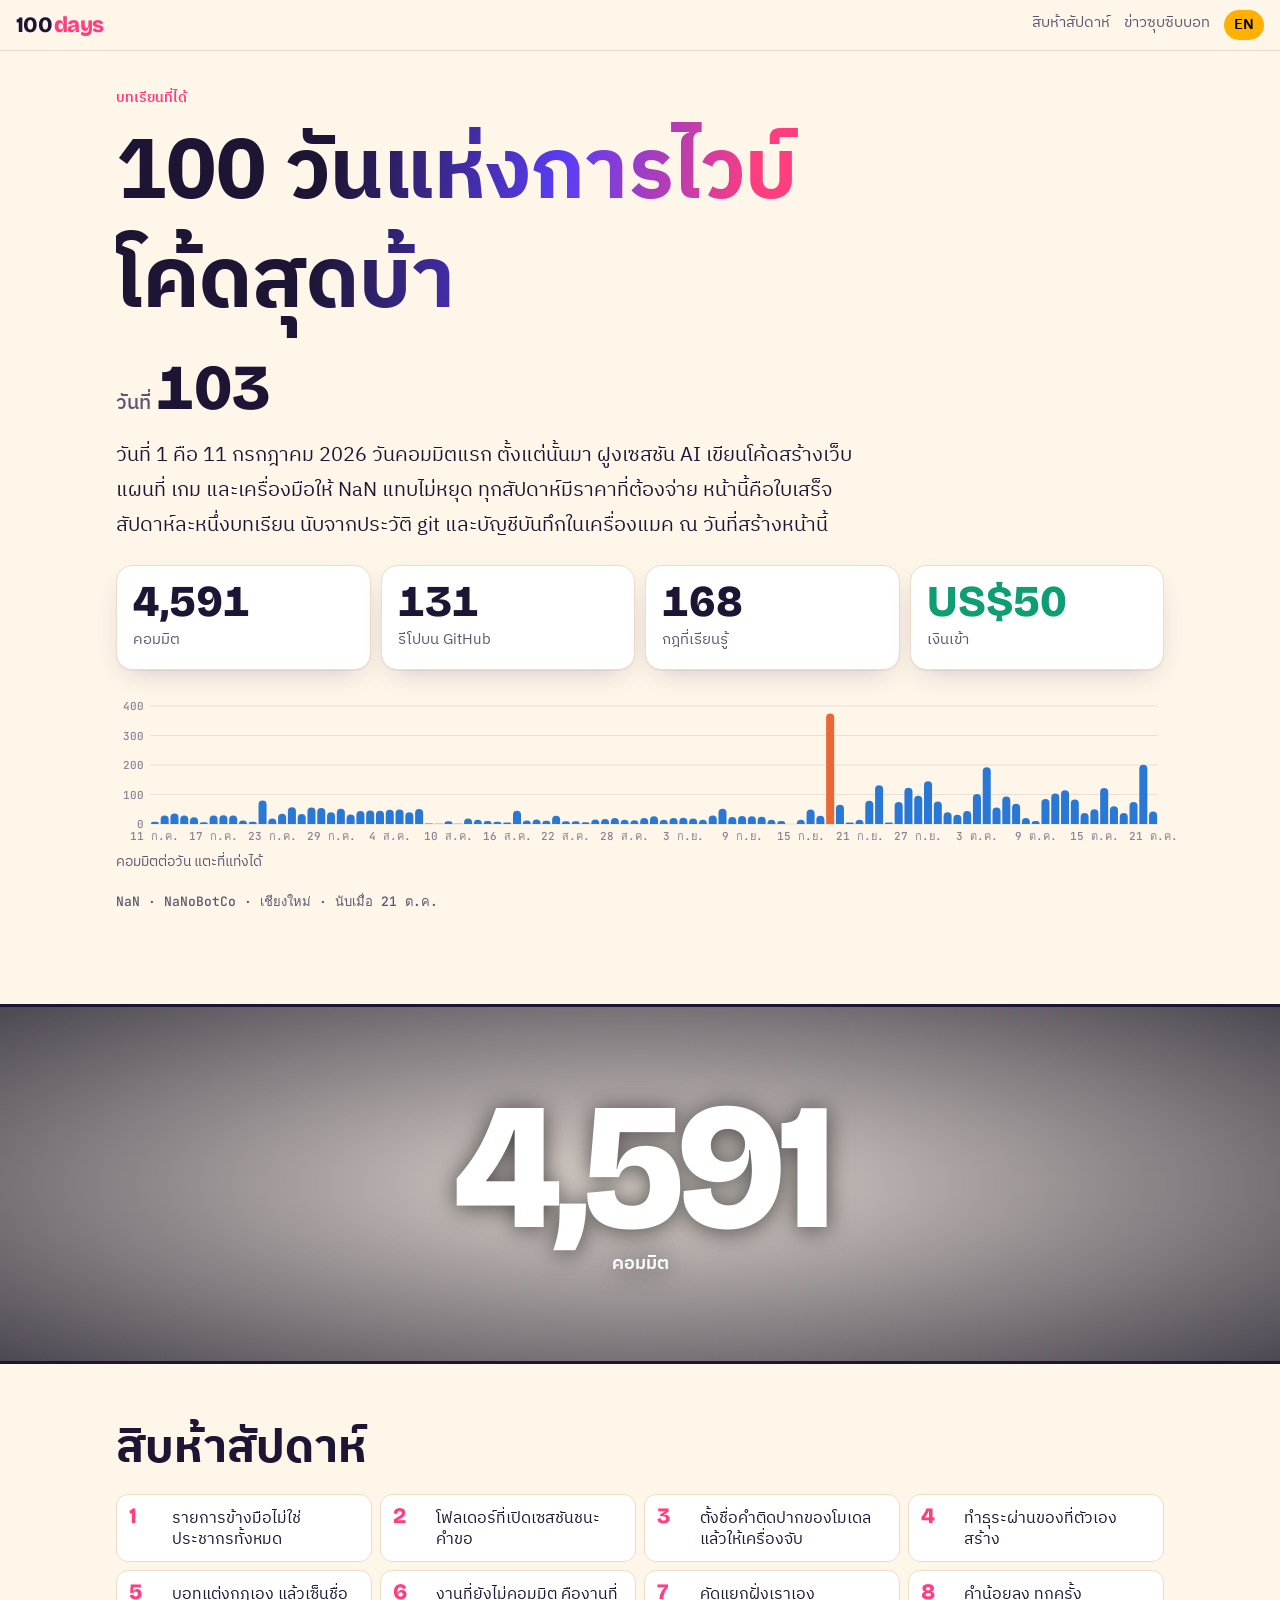
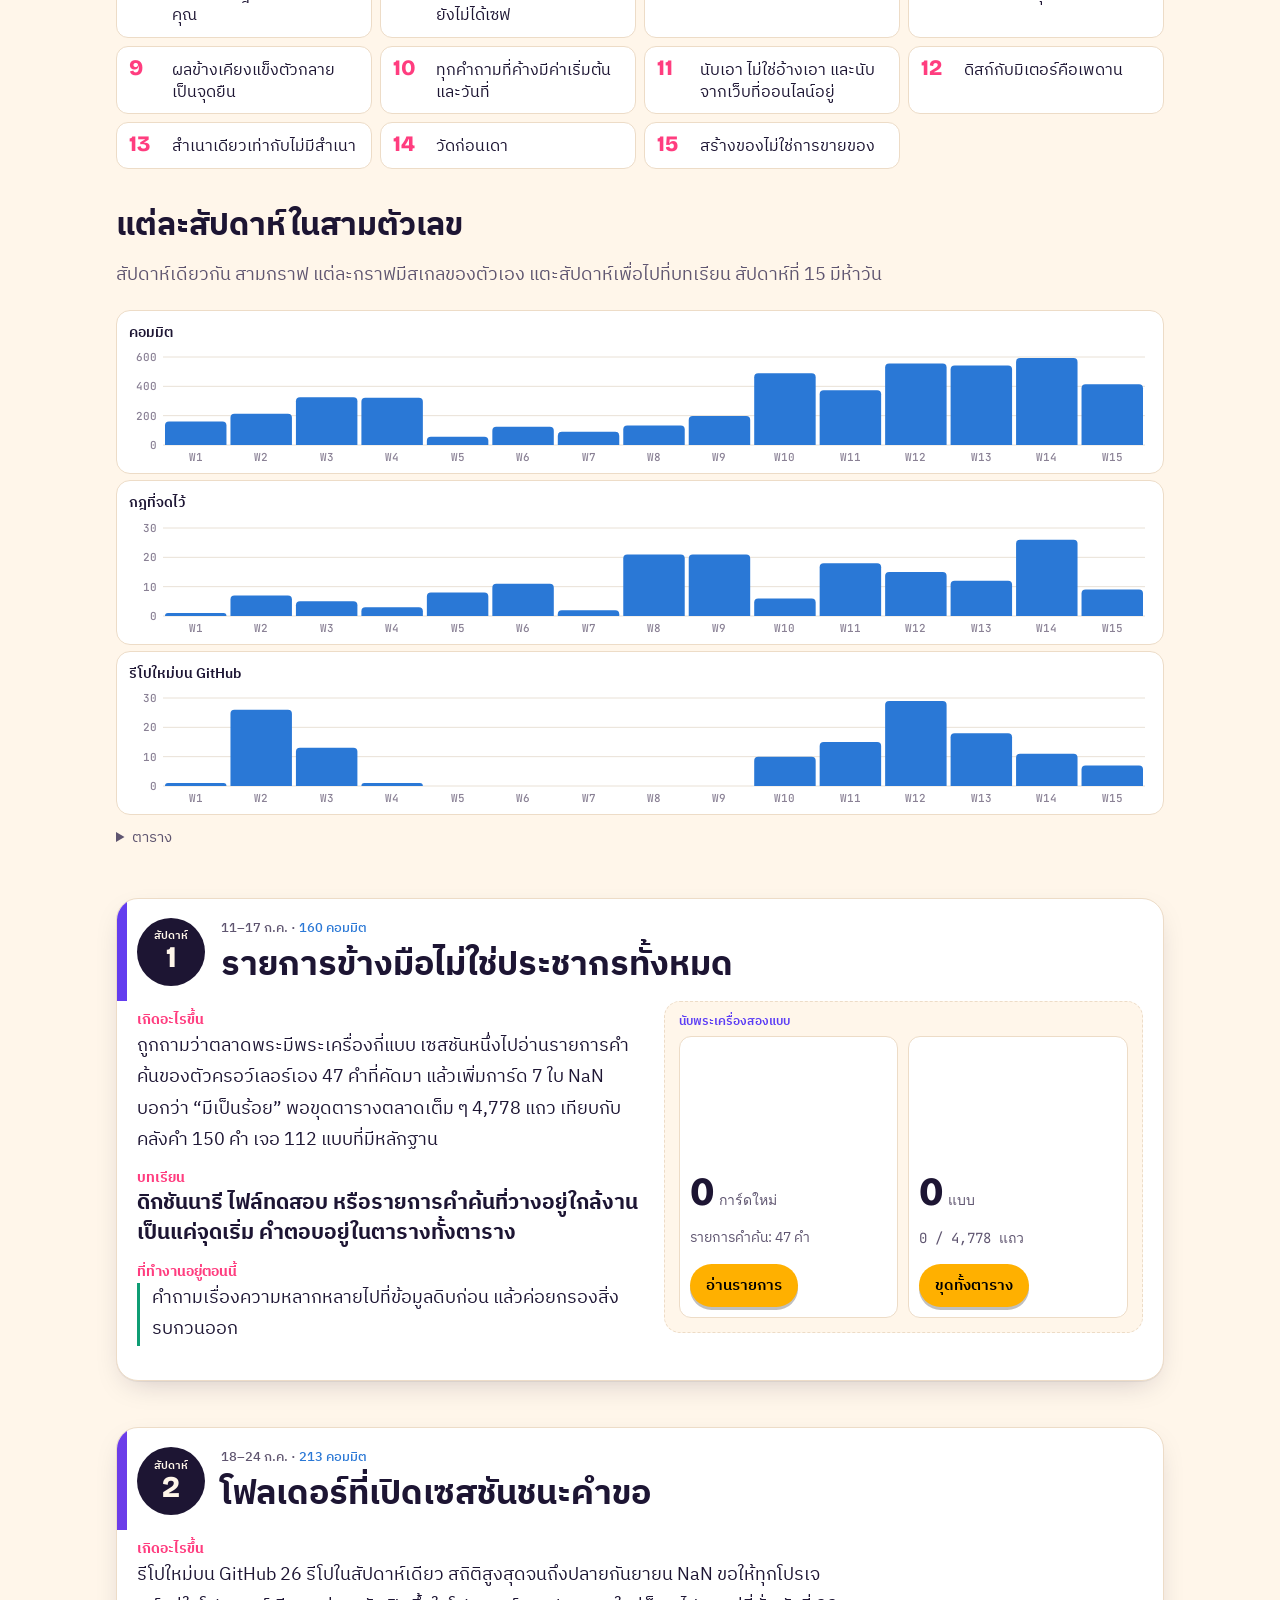
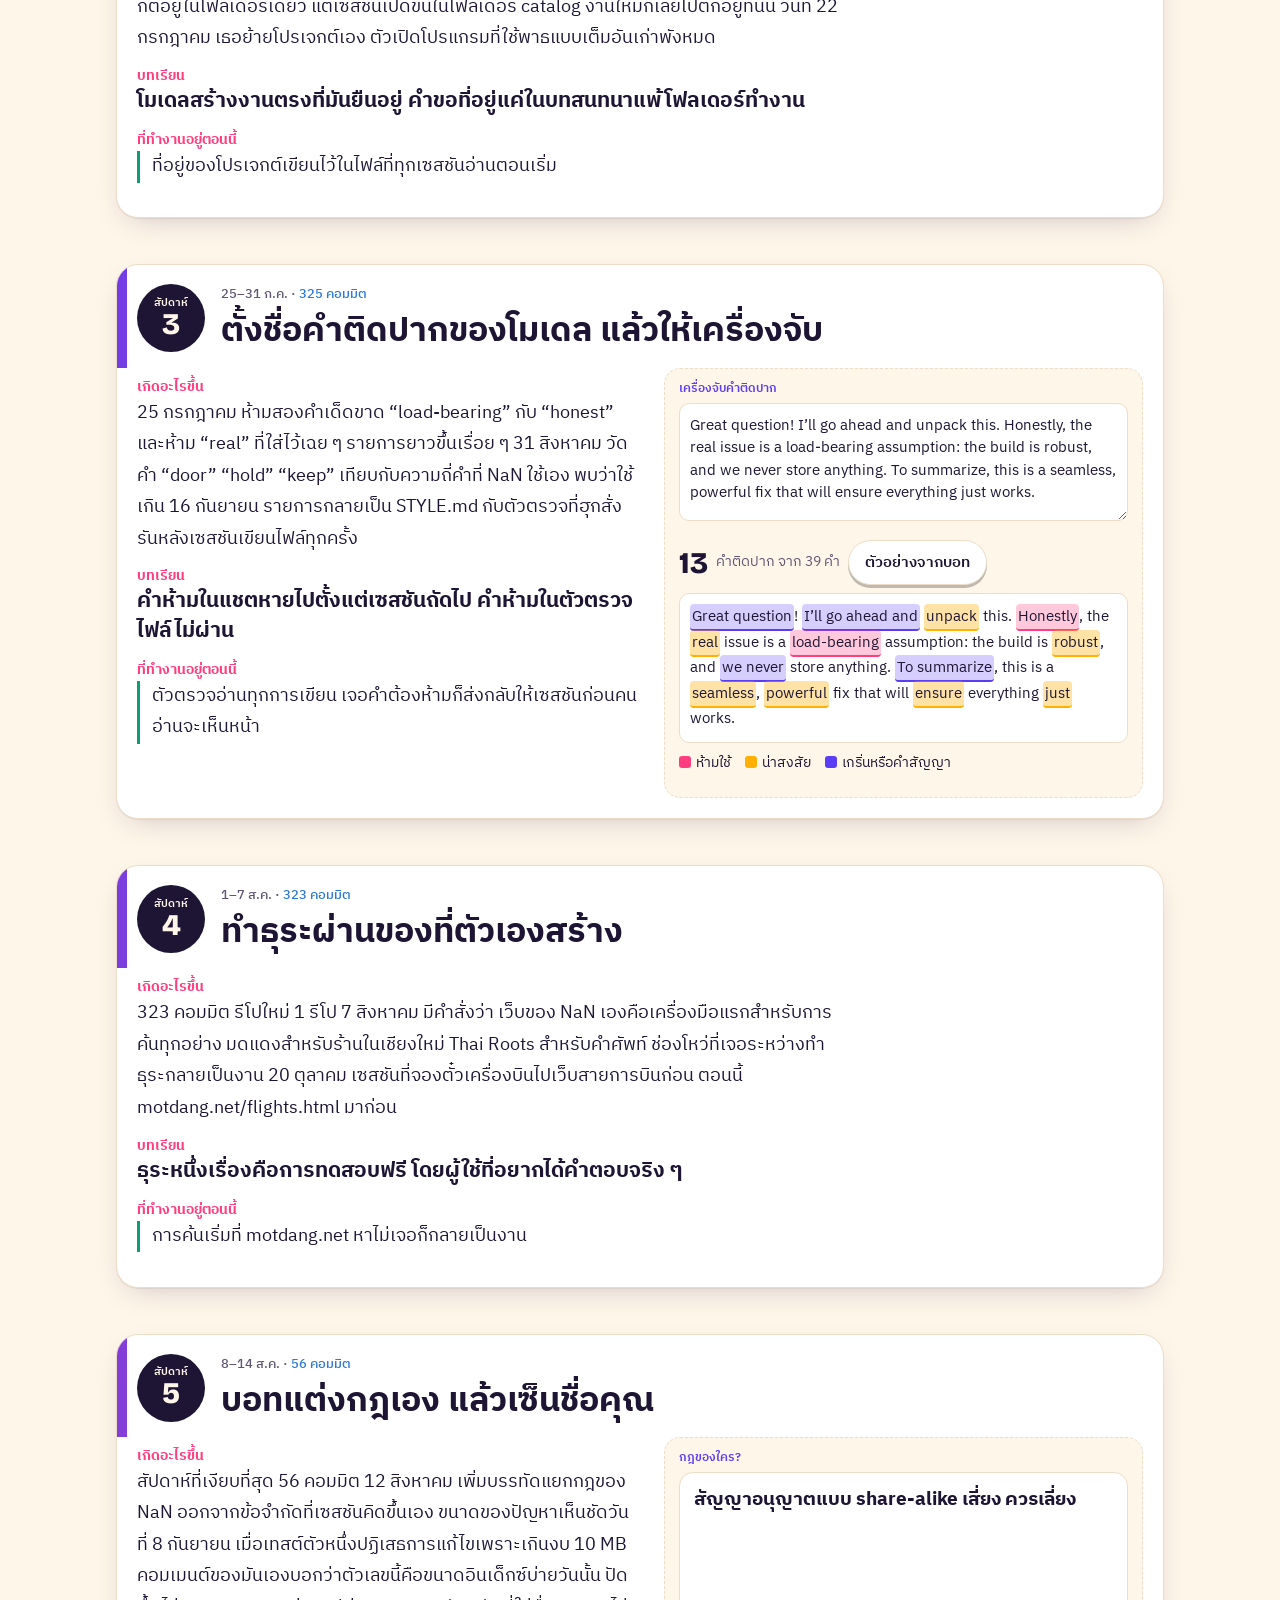
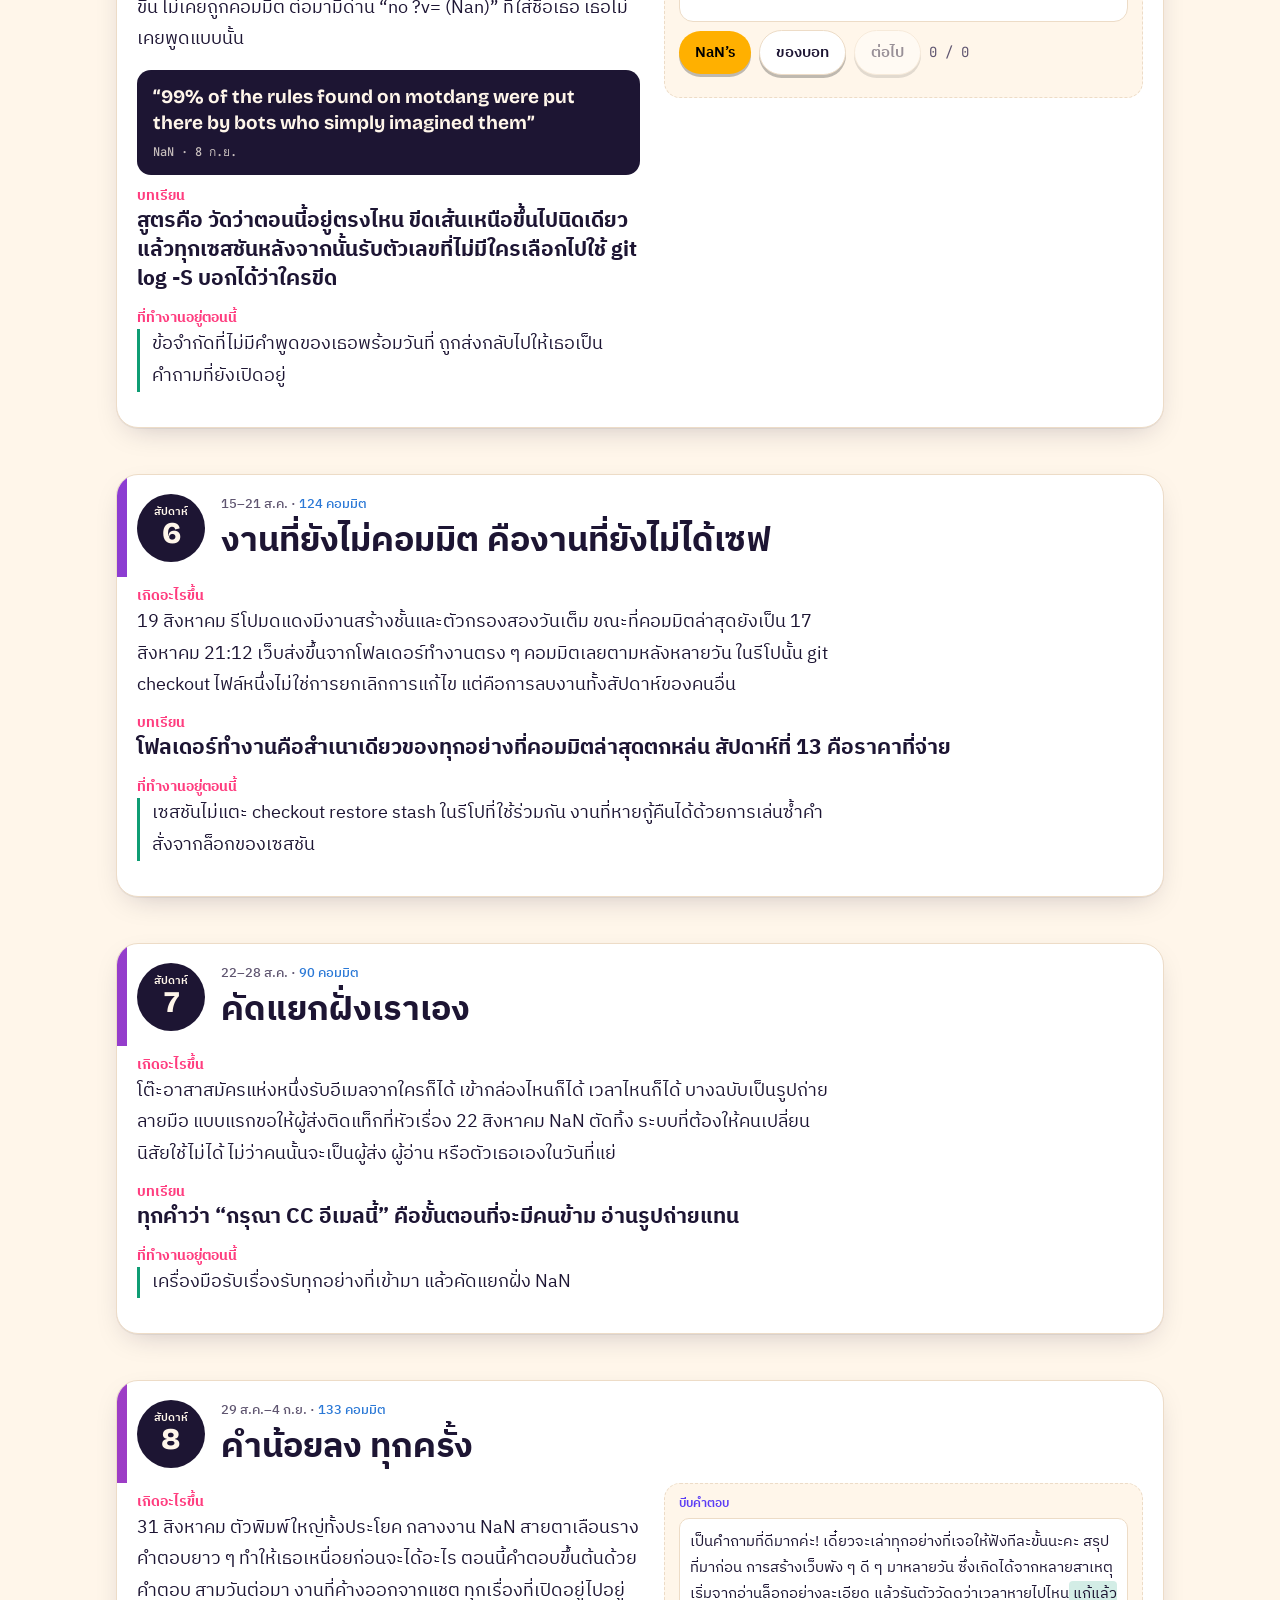
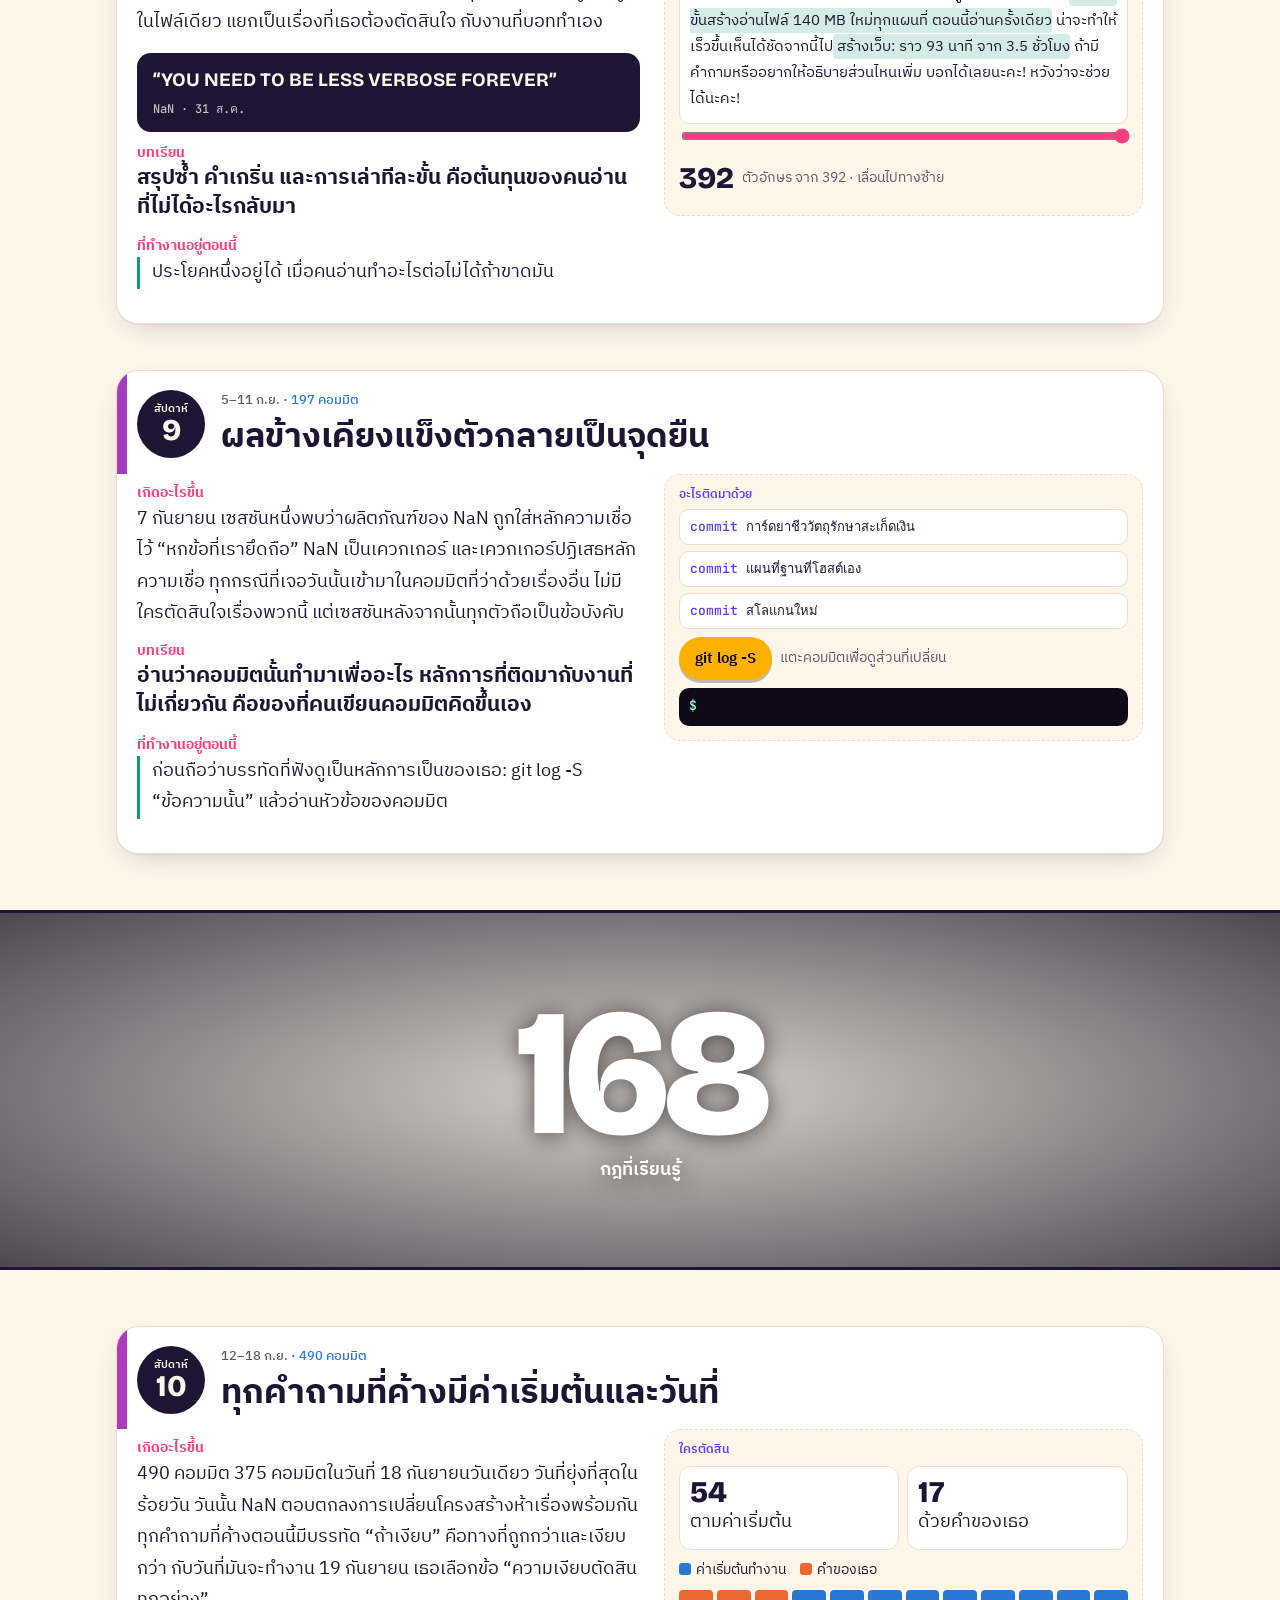
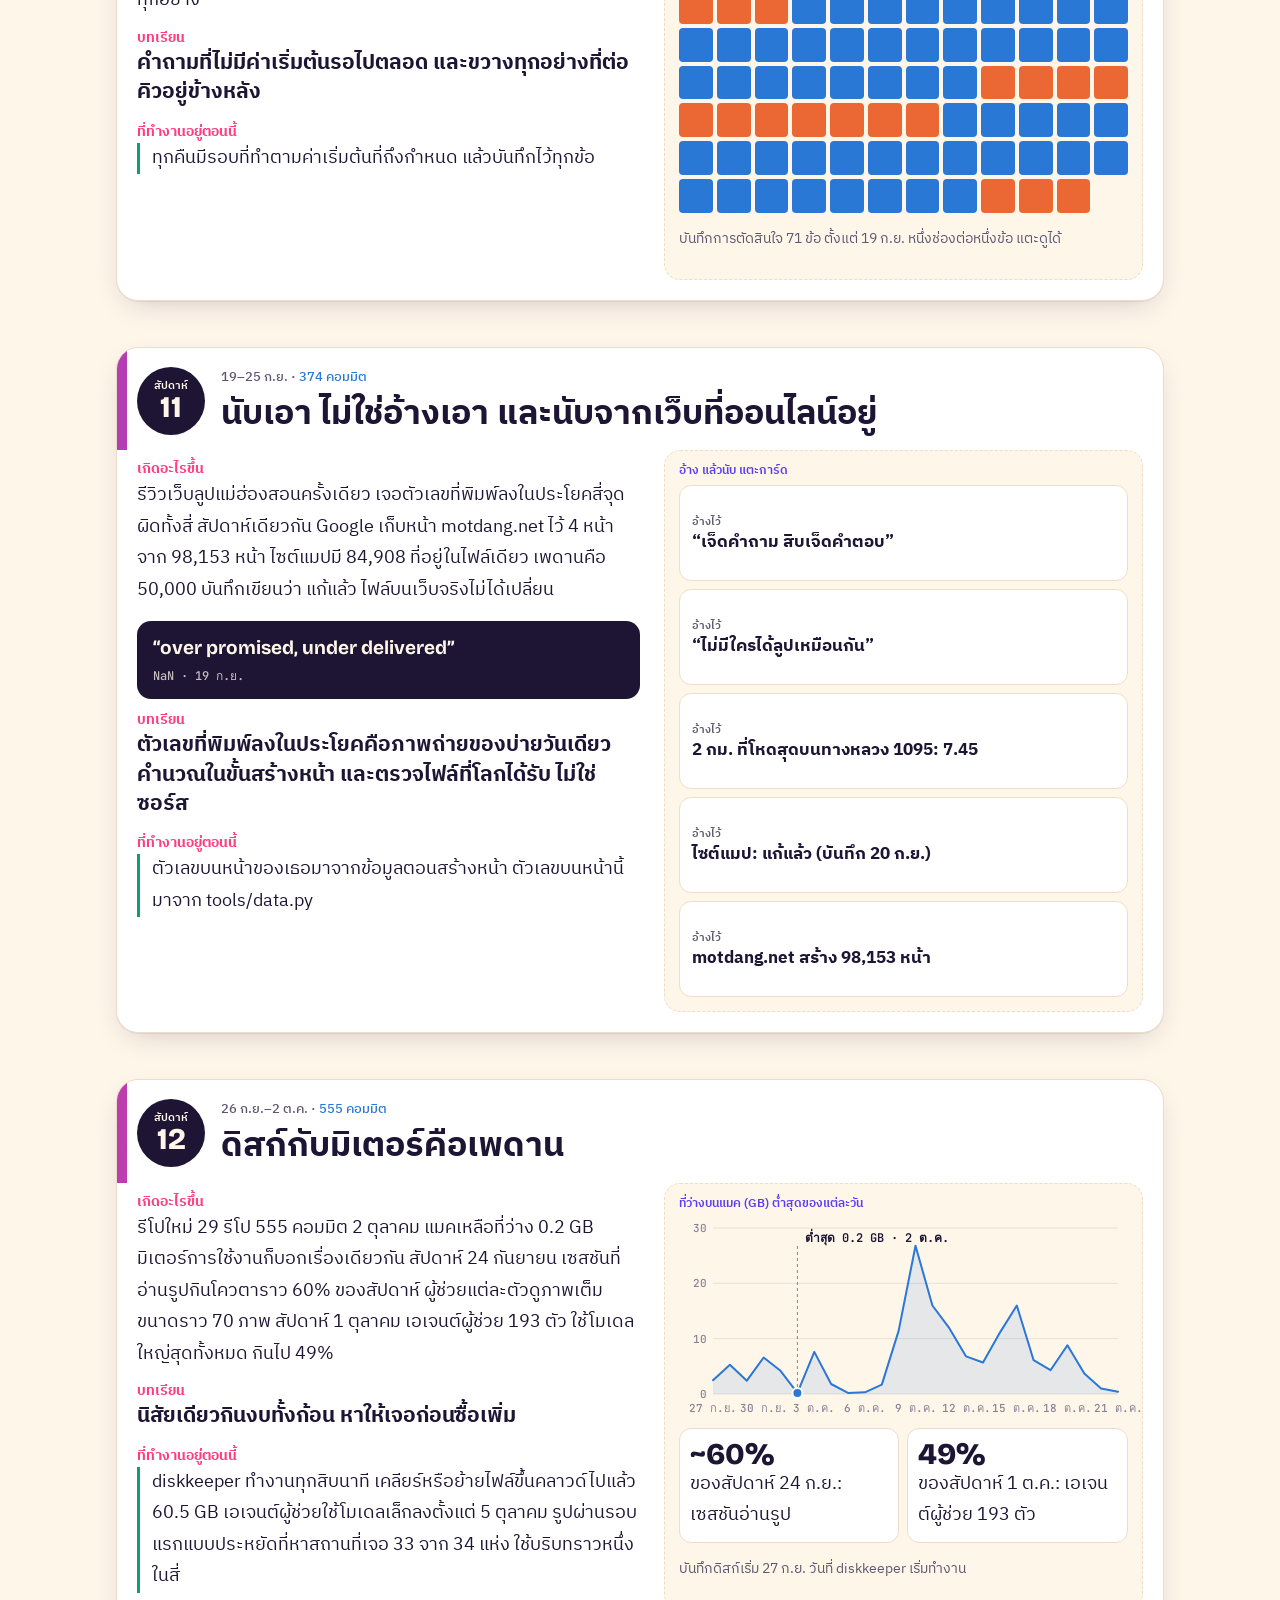
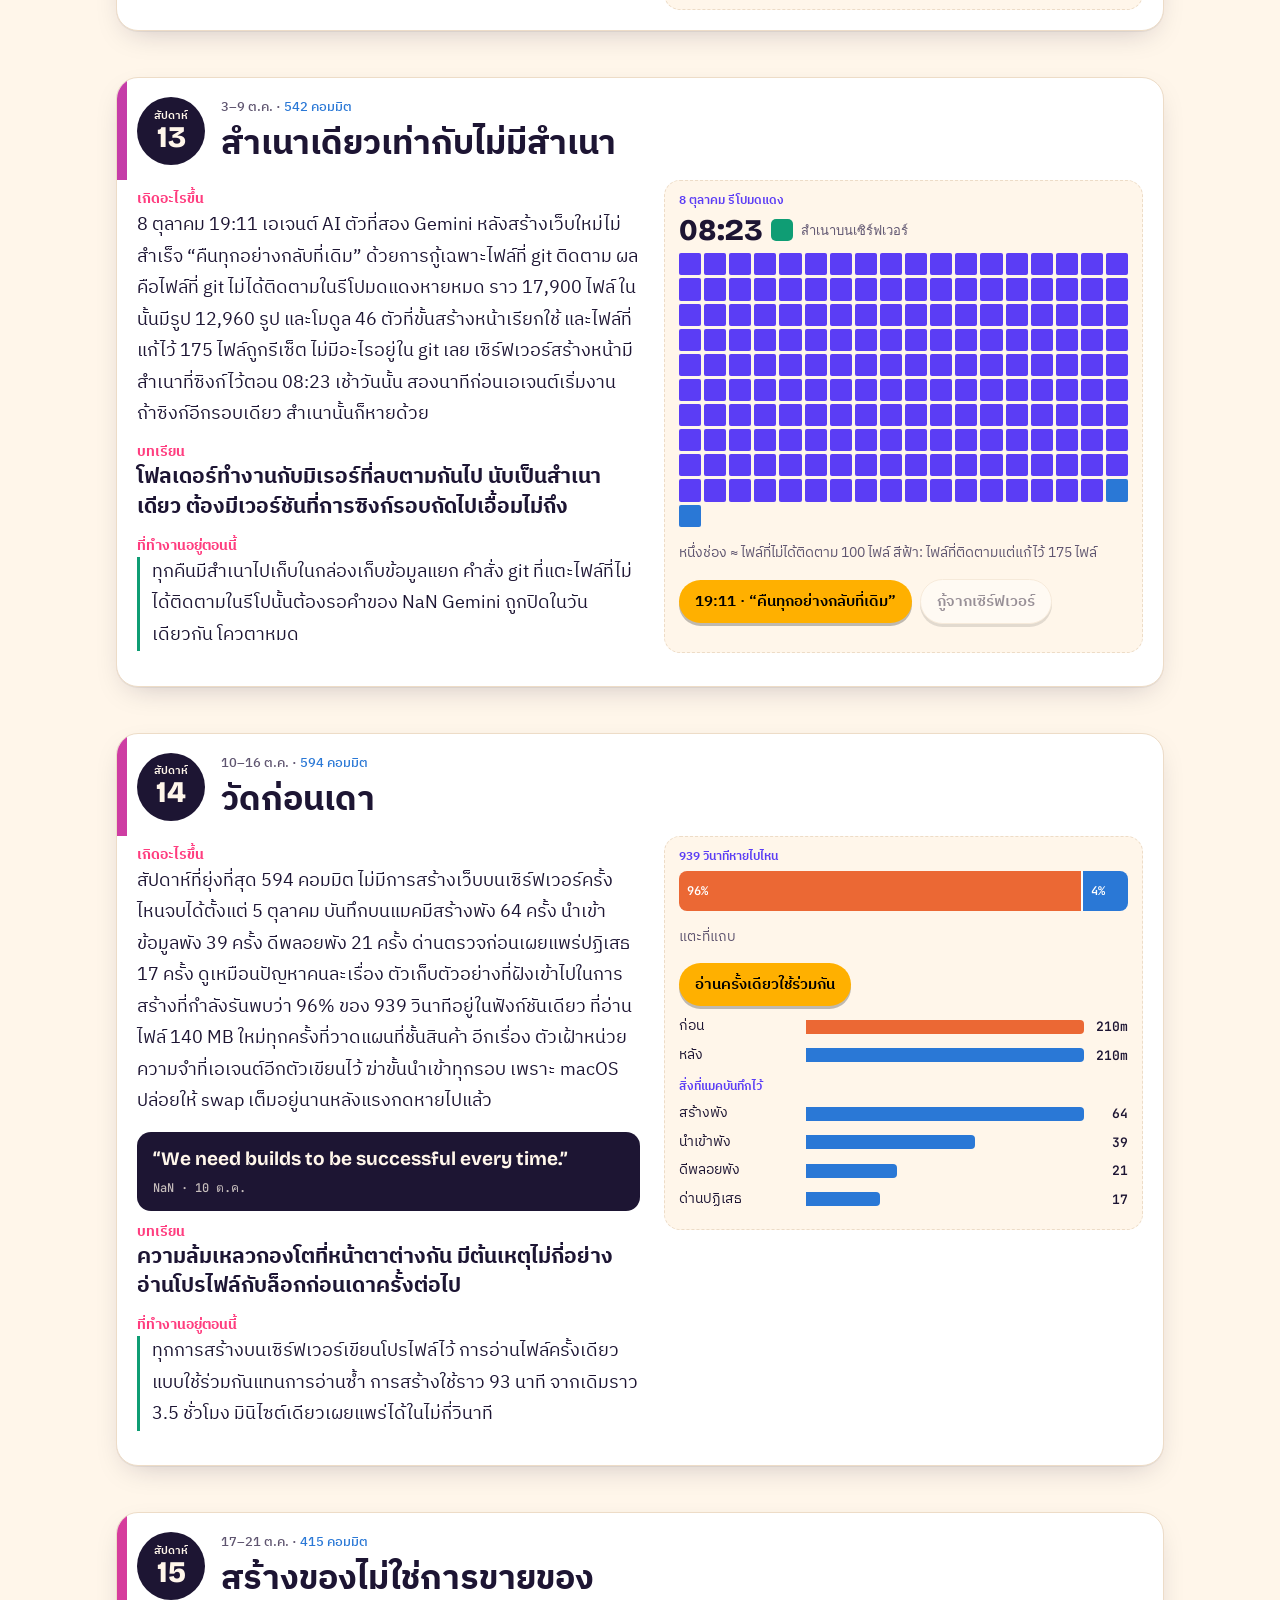
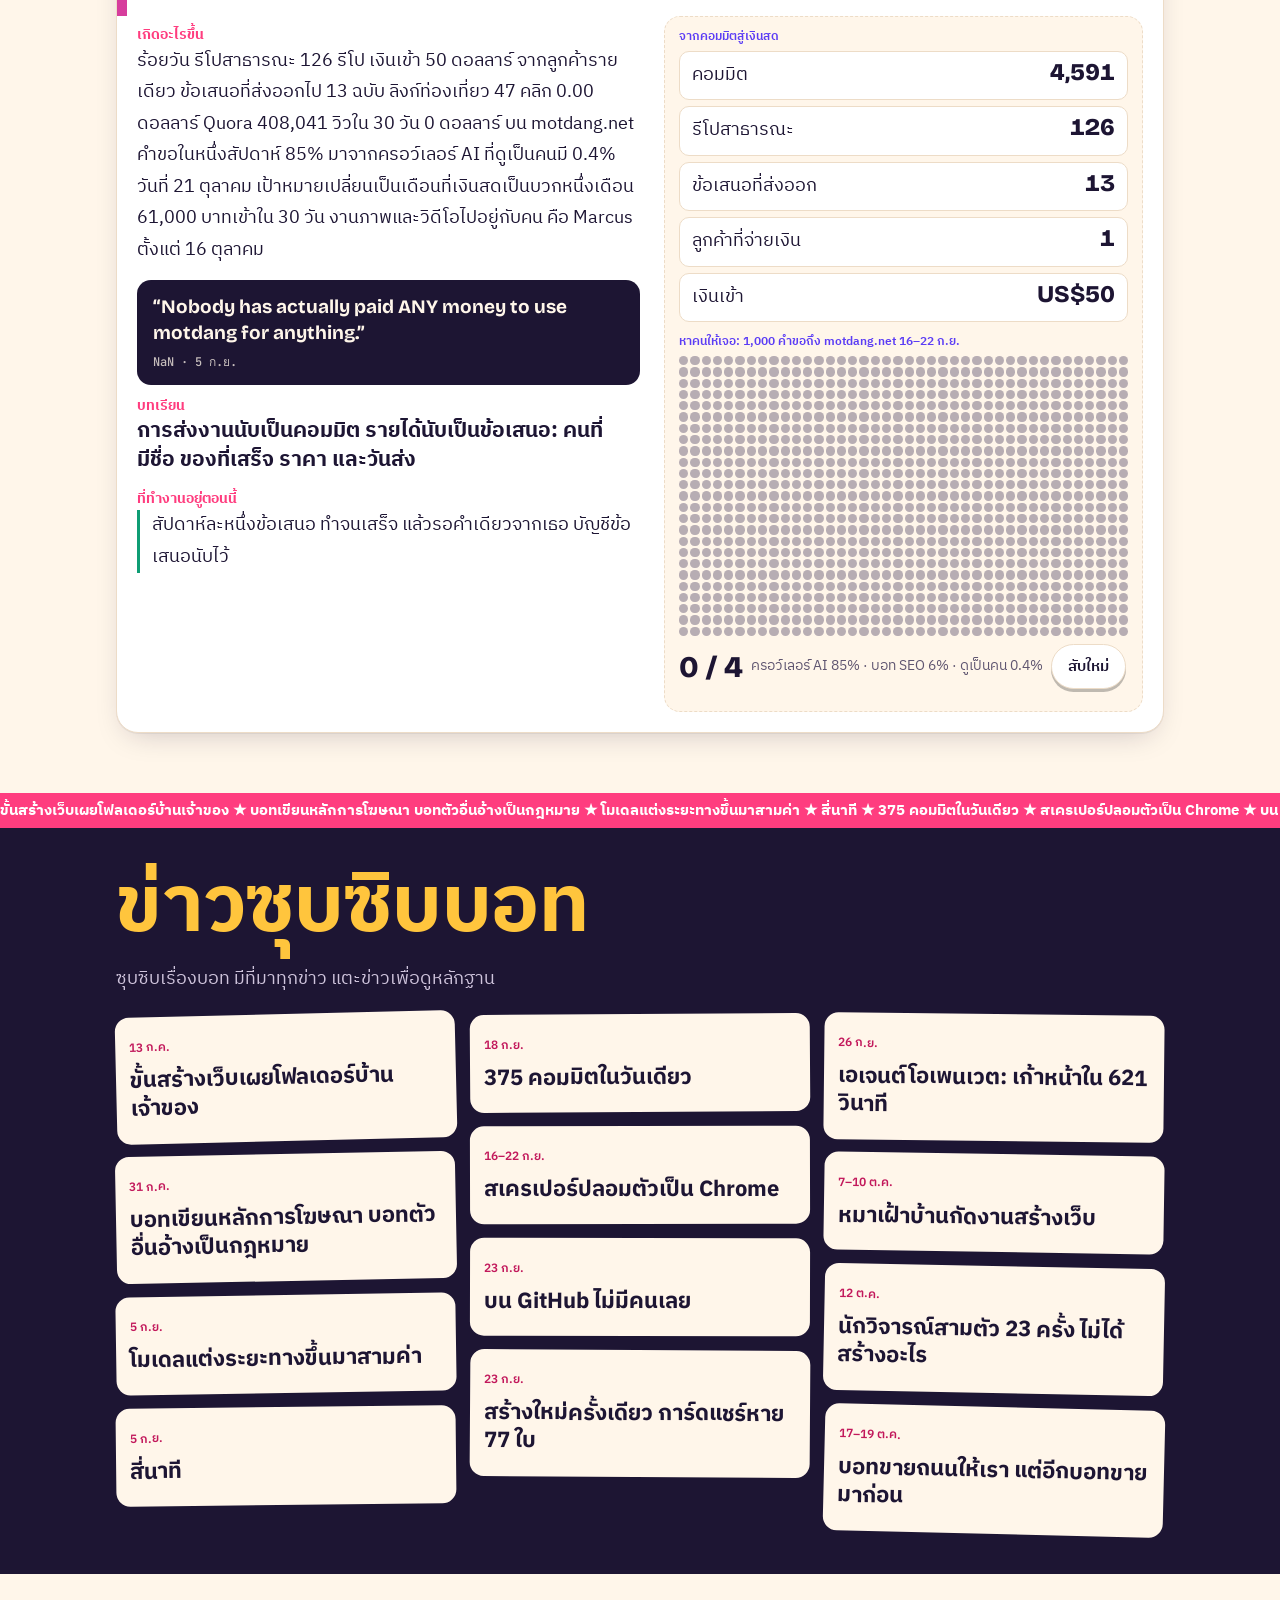
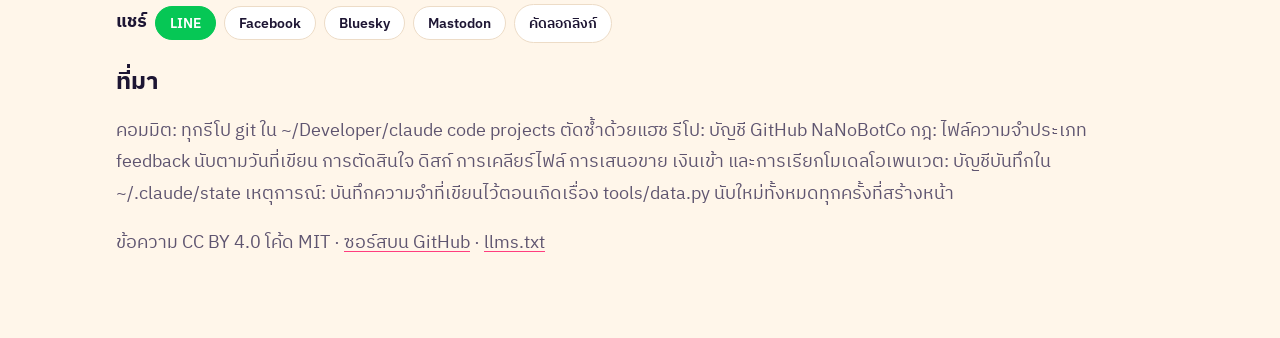
==== commit b7492b16: "Counts in the description from data.json; llms.txt fills gossip tokens; data.py stops when gh return" ====
--- a/docs/th/index.html
+++ b/docs/th/index.html
@@ -4,24 +4,24 @@
 <meta charset="utf-8"><meta name="viewport" content="width=device-width,initial-scale=1">
 <meta name="google" content="notranslate">
 <title>100 วันแห่งการไวบ์โค้ดสุดบ้า · บทเรียนที่ได้</title>
-<meta name="description" content="สิบห้าสัปดาห์ของการสร้างงานกับเอเจนต์ AI สัปดาห์ละหนึ่งบทเรียน ทุกตัวเลขนับจาก git และบัญชีบันทึก: 4,585 คอมมิต 166 กฎ เงินเข้า 50 ดอลลาร์ มีกราฟ ข่าวซุบซิบ และของเล่น">
+<meta name="description" content="สิบห้าสัปดาห์ของการสร้างงานกับเอเจนต์ AI สัปดาห์ละหนึ่งบทเรียน ทุกตัวเลขนับจาก git และบัญชีบันทึก: 4,591 คอมมิต 168 กฎ เงินเข้า 50 ดอลลาร์ มีกราฟ ข่าวซุบซิบ และของเล่น">
 <meta name="theme-color" content="#ff3d7f">
 <link rel="canonical" href="https://nanobotco.github.io/100-days/th/">
 <link rel="alternate" hreflang="en" href="https://nanobotco.github.io/100-days/"><link rel="alternate" hreflang="th" href="https://nanobotco.github.io/100-days/th/"><link rel="alternate" hreflang="x-default" href="https://nanobotco.github.io/100-days/">
 <meta property="og:type" content="article"><meta property="og:site_name" content="NaNoBotCo">
-<meta property="og:title" content="100 วันแห่งการไวบ์โค้ดสุดบ้า"><meta property="og:description" content="สิบห้าสัปดาห์ของการสร้างงานกับเอเจนต์ AI สัปดาห์ละหนึ่งบทเรียน ทุกตัวเลขนับจาก git และบัญชีบันทึก: 4,585 คอมมิต 166 กฎ เงินเข้า 50 ดอลลาร์ มีกราฟ ข่าวซุบซิบ และของเล่น">
+<meta property="og:title" content="100 วันแห่งการไวบ์โค้ดสุดบ้า"><meta property="og:description" content="สิบห้าสัปดาห์ของการสร้างงานกับเอเจนต์ AI สัปดาห์ละหนึ่งบทเรียน ทุกตัวเลขนับจาก git และบัญชีบันทึก: 4,591 คอมมิต 168 กฎ เงินเข้า 50 ดอลลาร์ มีกราฟ ข่าวซุบซิบ และของเล่น">
 <meta property="og:url" content="https://nanobotco.github.io/100-days/th/"><meta property="og:locale" content="th_TH">
 <meta property="og:image" content="https://nanobotco.github.io/100-days/th/card.png"><meta property="og:image:secure_url" content="https://nanobotco.github.io/100-days/th/card.png"><meta property="og:image:type" content="image/png">
 <meta property="og:image:width" content="1200"><meta property="og:image:height" content="630">
 <meta property="og:image:alt" content="100 วันแห่งการไวบ์โค้ดสุดบ้า: 15 สัปดาห์ · 15 บทเรียน · นับจาก git">
-<meta name="twitter:card" content="summary_large_image"><meta name="twitter:title" content="100 วันแห่งการไวบ์โค้ดสุดบ้า"><meta name="twitter:description" content="สิบห้าสัปดาห์ของการสร้างงานกับเอเจนต์ AI สัปดาห์ละหนึ่งบทเรียน ทุกตัวเลขนับจาก git และบัญชีบันทึก: 4,585 คอมมิต 166 กฎ เงินเข้า 50 ดอลลาร์ มีกราฟ ข่าวซุบซิบ และของเล่น"><meta name="twitter:image" content="https://nanobotco.github.io/100-days/th/card.png">
+<meta name="twitter:card" content="summary_large_image"><meta name="twitter:title" content="100 วันแห่งการไวบ์โค้ดสุดบ้า"><meta name="twitter:description" content="สิบห้าสัปดาห์ของการสร้างงานกับเอเจนต์ AI สัปดาห์ละหนึ่งบทเรียน ทุกตัวเลขนับจาก git และบัญชีบันทึก: 4,591 คอมมิต 168 กฎ เงินเข้า 50 ดอลลาร์ มีกราฟ ข่าวซุบซิบ และของเล่น"><meta name="twitter:image" content="https://nanobotco.github.io/100-days/th/card.png">
 <link rel="icon" href="../icon.svg" type="image/svg+xml">
 <link rel="alternate" type="text/plain" href="https://nanobotco.github.io/100-days/llms.txt" title="llms.txt">
 <link rel="preconnect" href="https://fonts.googleapis.com"><link rel="preconnect" href="https://fonts.gstatic.com" crossorigin>
 <link href="https://fonts.googleapis.com/css2?family=Bricolage+Grotesque:opsz,wght@12..96,500;12..96,800&family=IBM+Plex+Sans:wght@400;600&family=IBM+Plex+Sans+Thai:wght@400;600;700&family=JetBrains+Mono:wght@500&display=swap" rel="stylesheet">
 <link rel="stylesheet" href="../style.css">
 <script>if(/translate\.goog$/.test(location.hostname))location.replace("https://nanobotco.github.io/100-days/th/")</script>
-<script type="application/ld+json">{"@context": "https://schema.org", "@type": "Article", "headline": "100 วันแห่งการไวบ์โค้ดสุดบ้า", "description": "สิบห้าสัปดาห์ของการสร้างงานกับเอเจนต์ AI สัปดาห์ละหนึ่งบทเรียน ทุกตัวเลขนับจาก git และบัญชีบันทึก: 4,585 คอมมิต 166 กฎ เงินเข้า 50 ดอลลาร์ มีกราฟ ข่าวซุบซิบ และของเล่น", "inLanguage": "th", "url": "https://nanobotco.github.io/100-days/th/", "image": "https://nanobotco.github.io/100-days/th/card.png", "author": {"@type": "Person", "name": "NaN"}, "publisher": {"@type": "Organization", "name": "NaNoBotCo"}, "dateModified": "2026-10-21", "license": "https://creativecommons.org/licenses/by/4.0/"}</script>
+<script type="application/ld+json">{"@context": "https://schema.org", "@type": "Article", "headline": "100 วันแห่งการไวบ์โค้ดสุดบ้า", "description": "สิบห้าสัปดาห์ของการสร้างงานกับเอเจนต์ AI สัปดาห์ละหนึ่งบทเรียน ทุกตัวเลขนับจาก git และบัญชีบันทึก: 4,591 คอมมิต 168 กฎ เงินเข้า 50 ดอลลาร์ มีกราฟ ข่าวซุบซิบ และของเล่น", "inLanguage": "th", "url": "https://nanobotco.github.io/100-days/th/", "image": "https://nanobotco.github.io/100-days/th/card.png", "author": {"@type": "Person", "name": "NaN"}, "publisher": {"@type": "Organization", "name": "NaNoBotCo"}, "dateModified": "2026-10-21", "license": "https://creativecommons.org/licenses/by/4.0/"}</script>
 </head>
 <body class="lang-th">
 <header class="top"><a class="brand" href="../">100<span>days</span></a>
@@ -33,15 +33,15 @@
 <p class="daycount" aria-live="off"><span>วันที่</span> <b id="dayn">103</b></p>
 <p class="lede">วันที่ 1 คือ 11 กรกฎาคม 2026 วันคอมมิตแรก ตั้งแต่นั้นมา ฝูงเซสชัน AI เขียนโค้ดสร้างเว็บ แผนที่ เกม และเครื่องมือให้ NaN แทบไม่หยุด ทุกสัปดาห์มีราคาที่ต้องจ่าย หน้านี้คือใบเสร็จ สัปดาห์ละหนึ่งบทเรียน นับจากประวัติ git และบัญชีบันทึกในเครื่องแมค ณ วันที่สร้างหน้านี้</p>
 <ul class="stats">
-<li><b data-n="4589">4,589</b><span>คอมมิต</span></li>
-<li><b data-n="130">130</b><span>รีโปบน GitHub</span></li>
+<li><b data-n="4591">4,591</b><span>คอมมิต</span></li>
+<li><b data-n="131">131</b><span>รีโปบน GitHub</span></li>
 <li><b data-n="168">168</b><span>กฎที่เรียนรู้</span></li>
 <li class="cash"><b>US$50</b><span>เงินเข้า</span></li></ul>
 <figure class="skyline"><div id="skyline" class="chart" role="img" aria-label="คอมมิตต่อวัน แตะที่แท่งได้"></div><figcaption>คอมมิตต่อวัน แตะที่แท่งได้</figcaption></figure>
 <p class="byline">NaN · NaNoBotCo · เชียงใหม่ · นับเมื่อ 21 ต.ค.</p>
 </section>
 
-<section class="band" id="band1" aria-hidden="true"><div class="bandtxt"><b>4,589</b><span>คอมมิต</span></div></section>
+<section class="band" id="band1" aria-hidden="true"><div class="bandtxt"><b>4,591</b><span>คอมมิต</span></div></section>
 
 <section class="wrap" id="weeks">
 <h2>สิบห้าสัปดาห์</h2>
@@ -168,7 +168,7 @@
 <div class="lbody"><div class="ltext">
 <p class="lab">เกิดอะไรขึ้น</p><p>รีโปใหม่ 29 รีโป 555 คอมมิต 2 ตุลาคม แมคเหลือที่ว่าง 0.2 GB มิเตอร์การใช้งานก็บอกเรื่องเดียวกัน สัปดาห์ 24 กันยายน เซสชันที่อ่านรูปกินโควตาราว 60% ของสัปดาห์ ผู้ช่วยแต่ละตัวดูภาพเต็มขนาดราว 70 ภาพ สัปดาห์ 1 ตุลาคม เอเจนต์ผู้ช่วย 193 ตัว ใช้โมเดลใหญ่สุดทั้งหมด กินไป 49%</p>
 <p class="lab">บทเรียน</p><p class="big">นิสัยเดียวกินงบทั้งก้อน หาให้เจอก่อนซื้อเพิ่ม</p>
-<p class="lab">ที่ทำงานอยู่ตอนนี้</p><p class="nowp">diskkeeper ทำงานทุกสิบนาที เคลียร์หรือย้ายไฟล์ขึ้นคลาวด์ไปแล้ว 60.4 GB เอเจนต์ผู้ช่วยใช้โมเดลเล็กลงตั้งแต่ 5 ตุลาคม รูปผ่านรอบแรกแบบประหยัดที่หาสถานที่เจอ 33 จาก 34 แห่ง ใช้บริบทราวหนึ่งในสี่</p></div><div class="toy" data-toy="disk"></div></div>
+<p class="lab">ที่ทำงานอยู่ตอนนี้</p><p class="nowp">diskkeeper ทำงานทุกสิบนาที เคลียร์หรือย้ายไฟล์ขึ้นคลาวด์ไปแล้ว 60.5 GB เอเจนต์ผู้ช่วยใช้โมเดลเล็กลงตั้งแต่ 5 ตุลาคม รูปผ่านรอบแรกแบบประหยัดที่หาสถานที่เจอ 33 จาก 34 แห่ง ใช้บริบทราวหนึ่งในสี่</p></div><div class="toy" data-toy="disk"></div></div>
 </article>
 <article class="lesson" id="w13" style="--wk:13">
 <header class="lh"><div class="wk"><span>สัปดาห์</span><b>13</b></div>
@@ -190,10 +190,10 @@
 </article>
 <article class="lesson" id="w15" style="--wk:15">
 <header class="lh"><div class="wk"><span>สัปดาห์</span><b>15</b></div>
-<div><p class="dates">17–21 ต.ค. · <span class="wkc">413 คอมมิต</span></p>
+<div><p class="dates">17–21 ต.ค. · <span class="wkc">415 คอมมิต</span></p>
 <h3>สร้างของไม่ใช่การขายของ</h3></div></header>
 <div class="lbody"><div class="ltext">
-<p class="lab">เกิดอะไรขึ้น</p><p>ร้อยวัน รีโปสาธารณะ 125 รีโป เงินเข้า 50 ดอลลาร์ จากลูกค้ารายเดียว ข้อเสนอที่ส่งออกไป 13 ฉบับ ลิงก์ท่องเที่ยว 47 คลิก 0.00 ดอลลาร์ Quora 408,041 วิวใน 30 วัน 0 ดอลลาร์ บน motdang.net คำขอในหนึ่งสัปดาห์ 85% มาจากครอว์เลอร์ AI ที่ดูเป็นคนมี 0.4% วันที่ 21 ตุลาคม เป้าหมายเปลี่ยนเป็นเดือนที่เงินสดเป็นบวกหนึ่งเดือน 61,000 บาทเข้าใน 30 วัน งานภาพและวิดีโอไปอยู่กับคน คือ Marcus ตั้งแต่ 16 ตุลาคม</p><blockquote class="quote" lang="en"><p>“Nobody has actually paid ANY money to use motdang for anything.”</p><footer>NaN · 5 ก.ย.</footer></blockquote><!-- stylecheck: allow — her own words -->
+<p class="lab">เกิดอะไรขึ้น</p><p>ร้อยวัน รีโปสาธารณะ 126 รีโป เงินเข้า 50 ดอลลาร์ จากลูกค้ารายเดียว ข้อเสนอที่ส่งออกไป 13 ฉบับ ลิงก์ท่องเที่ยว 47 คลิก 0.00 ดอลลาร์ Quora 408,041 วิวใน 30 วัน 0 ดอลลาร์ บน motdang.net คำขอในหนึ่งสัปดาห์ 85% มาจากครอว์เลอร์ AI ที่ดูเป็นคนมี 0.4% วันที่ 21 ตุลาคม เป้าหมายเปลี่ยนเป็นเดือนที่เงินสดเป็นบวกหนึ่งเดือน 61,000 บาทเข้าใน 30 วัน งานภาพและวิดีโอไปอยู่กับคน คือ Marcus ตั้งแต่ 16 ตุลาคม</p><blockquote class="quote" lang="en"><p>“Nobody has actually paid ANY money to use motdang for anything.”</p><footer>NaN · 5 ก.ย.</footer></blockquote><!-- stylecheck: allow — her own words -->
 <p class="lab">บทเรียน</p><p class="big">การส่งงานนับเป็นคอมมิต รายได้นับเป็นข้อเสนอ: คนที่มีชื่อ ของที่เสร็จ ราคา และวันส่ง</p>
 <p class="lab">ที่ทำงานอยู่ตอนนี้</p><p class="nowp">สัปดาห์ละหนึ่งข้อเสนอ ทำจนเสร็จ แล้วรอคำเดียวจากเธอ บัญชีข้อเสนอนับไว้</p></div><div class="toy" data-toy="funnel"></div></div>
 </article>
@@ -210,6 +210,6 @@
 <h2>ที่มา</h2><p>คอมมิต: ทุกรีโป git ใน ~/Developer/claude code projects ตัดซ้ำด้วยแฮช รีโป: บัญชี GitHub NaNoBotCo กฎ: ไฟล์ความจำประเภท feedback นับตามวันที่เขียน การตัดสินใจ ดิสก์ การเคลียร์ไฟล์ การเสนอขาย เงินเข้า และการเรียกโมเดลโอเพนเวต: บัญชีบันทึกใน ~/.claude/state เหตุการณ์: บันทึกความจำที่เขียนไว้ตอนเกิดเรื่อง tools/data.py นับใหม่ทั้งหมดทุกครั้งที่สร้างหน้า</p>
 <p>ข้อความ CC BY 4.0 โค้ด MIT · <a href="https://github.com/NaNoBotCo/100-days">ซอร์สบน GitHub</a> · <a href="https://nanobotco.github.io/100-days/llms.txt">llms.txt</a></p>
 </footer>
-<script id="boot" type="application/json">{"lang":"th","m":{"lang":"th","locale":"th_TH","title":"100 วันแห่งการไวบ์โค้ดสุดบ้า","kicker":"บทเรียนที่ได้","desc":"สิบห้าสัปดาห์ของการสร้างงานกับเอเจนต์ AI สัปดาห์ละหนึ่งบทเรียน ทุกตัวเลขนับจาก git และบัญชีบันทึก: 4,585 คอมมิต 166 กฎ เงินเข้า 50 ดอลลาร์ มีกราฟ ข่าวซุบซิบ และของเล่น","card_line":"15 สัปดาห์ · 15 บทเรียน · นับจาก git","byline":"NaN · NaNoBotCo · เชียงใหม่","other":"EN","other_href":"../","dayword":"วันที่","of":"จาก","lede":"วันที่ 1 คือ 11 กรกฎาคม 2026 วันคอมมิตแรก ตั้งแต่นั้นมา ฝูงเซสชัน AI เขียนโค้ดสร้างเว็บ แผนที่ เกม และเครื่องมือให้ NaN แทบไม่หยุด ทุกสัปดาห์มีราคาที่ต้องจ่าย หน้านี้คือใบเสร็จ สัปดาห์ละหนึ่งบทเรียน นับจากประวัติ git และบัญชีบันทึกในเครื่องแมค ณ วันที่สร้างหน้านี้","stat_commits":"คอมมิต","stat_repos":"รีโปบน GitHub","stat_rules":"กฎที่เรียนรู้","stat_usd":"เงินเข้า","skyline":"คอมมิตต่อวัน แตะที่แท่งได้","toc":"สิบห้าสัปดาห์","weeks_h":"แต่ละสัปดาห์ในสามตัวเลข","weeks_note":"สัปดาห์เดียวกัน สามกราฟ แต่ละกราฟมีสเกลของตัวเอง แตะสัปดาห์เพื่อไปที่บทเรียน สัปดาห์ที่ 15 มีห้าวัน","c_commits":"คอมมิต","c_rules":"กฎที่จดไว้","c_repos":"รีโปใหม่บน GitHub","week":"สัปดาห์","happened":"เกิดอะไรขึ้น","lesson":"บทเรียน","now":"ที่ทำงานอยู่ตอนนี้","tattler":"ข่าวซุบซิบบอท","tattler_sub":"ซุบซิบเรื่องบอท มีที่มาทุกข่าว แตะข่าวเพื่อดูหลักฐาน","ledger_h":"บัญชีบันทึก","table":"ตาราง","date":"วันที่","count":"จำนวน","share":"แชร์","copy":"คัดลอกลิงก์","copied":"คัดลอกแล้ว","sources_h":"ที่มา","sources":"คอมมิต: ทุกรีโป git ใน ~/Developer/claude code projects ตัดซ้ำด้วยแฮช รีโป: บัญชี GitHub NaNoBotCo กฎ: ไฟล์ความจำประเภท feedback นับตามวันที่เขียน การตัดสินใจ ดิสก์ การเคลียร์ไฟล์ การเสนอขาย เงินเข้า และการเรียกโมเดลโอเพนเวต: บัญชีบันทึกใน ~/.claude/state เหตุการณ์: บันทึกความจำที่เขียนไว้ตอนเกิดเรื่อง tools/data.py นับใหม่ทั้งหมดทุกครั้งที่สร้างหน้า","licence":"ข้อความ CC BY 4.0 โค้ด MIT","source_link":"ซอร์สบน GitHub","built":"นับเมื่อ"},"weeks":[{"w":1,"dates":"11–17 ก.ค.","title":"รายการข้างมือไม่ใช่ประชากรทั้งหมด"},{"w":2,"dates":"18–24 ก.ค.","title":"โฟลเดอร์ที่เปิดเซสชันชนะคำขอ"},{"w":3,"dates":"25–31 ก.ค.","title":"ตั้งชื่อคำติดปากของโมเดล แล้วให้เครื่องจับ"},{"w":4,"dates":"1–7 ส.ค.","title":"ทำธุระผ่านของที่ตัวเองสร้าง"},{"w":5,"dates":"8–14 ส.ค.","title":"บอทแต่งกฎเอง แล้วเซ็นชื่อคุณ"},{"w":6,"dates":"15–21 ส.ค.","title":"งานที่ยังไม่คอมมิต คืองานที่ยังไม่ได้เซฟ"},{"w":7,"dates":"22–28 ส.ค.","title":"คัดแยกฝั่งเราเอง"},{"w":8,"dates":"29 ส.ค.–4 ก.ย.","title":"คำน้อยลง ทุกครั้ง"},{"w":9,"dates":"5–11 ก.ย.","title":"ผลข้างเคียงแข็งตัวกลายเป็นจุดยืน"},{"w":10,"dates":"12–18 ก.ย.","title":"ทุกคำถามที่ค้างมีค่าเริ่มต้นและวันที่"},{"w":11,"dates":"19–25 ก.ย.","title":"นับเอา ไม่ใช่อ้างเอา และนับจากเว็บที่ออนไลน์อยู่"},{"w":12,"dates":"26 ก.ย.–2 ต.ค.","title":"ดิสก์กับมิเตอร์คือเพดาน"},{"w":13,"dates":"3–9 ต.ค.","title":"สำเนาเดียวเท่ากับไม่มีสำเนา"},{"w":14,"dates":"10–16 ต.ค.","title":"วัดก่อนเดา"},{"w":15,"dates":"17–21 ต.ค.","title":"สร้างของไม่ใช่การขายของ"}],"d":{"day0":"2026-07-11","today":"2026-10-21","days":103,"daily":[8,29,36,29,23,6,29,30,29,12,8,80,19,35,57,34,56,54,40,52,32,44,46,45,48,49,40,51,2,1,9,1,19,14,10,8,5,45,12,15,11,28,9,9,6,15,17,20,14,13,20,26,14,20,21,19,14,29,52,24,27,26,25,14,10,0,14,49,28,375,65,5,14,79,131,5,75,123,96,145,76,40,31,44,102,192,56,93,69,20,10,85,103,114,83,37,50,122,60,37,75,201,40],"weekly":[160,213,325,323,56,124,90,133,197,490,374,555,542,594,413],"commits":4589,"top_day":["2026-09-18",375],"repos_weekly":[1,26,13,1,0,0,0,0,0,10,15,29,18,11,6],"repos":130,"public":125,"rules_weekly":[1,7,5,3,8,11,2,21,21,6,18,15,12,26,9],"rules_before":3,"rules":168,"decisions":71,"by_her":17,"by_silence":54,"decisions_from":"2026-09-19","decision_list":[["2026-09-19","her"],["2026-09-25","her"],["2026-09-26","her"],["2026-09-30","silence"],["2026-10-02","silence"],["2026-10-02","silence"],["2026-10-02","silence"],["2026-10-02","silence"],["2026-10-02","silence"],["2026-10-02","silence"],["2026-10-02","silence"],["2026-10-02","silence"],["2026-10-02","silence"],["2026-10-02","silence"],["2026-10-02","silence"],["2026-10-02","silence"],["2026-10-02","silence"],["2026-10-02","silence"],["2026-10-02","silence"],["2026-10-02","silence"],["2026-10-02","silence"],["2026-10-02","silence"],["2026-10-02","silence"],["2026-10-02","silence"],["2026-10-02","silence"],["2026-10-02","silence"],["2026-10-02","silence"],["2026-10-02","silence"],["2026-10-02","silence"],["2026-10-02","silence"],["2026-10-02","silence"],["2026-10-03","silence"],["2026-10-04","her"],["2026-10-04","her"],["2026-10-04","her"],["2026-10-04","her"],["2026-10-04","her"],["2026-10-04","her"],["2026-10-04","her"],["2026-10-04","her"],["2026-10-04","her"],["2026-10-04","her"],["2026-10-04","her"],["2026-10-06","silence"],["2026-10-06","silence"],["2026-10-06","silence"],["2026-10-06","silence"],["2026-10-06","silence"],["2026-10-06","silence"],["2026-10-06","silence"],["2026-10-06","silence"],["2026-10-07","silence"],["2026-10-07","silence"],["2026-10-07","silence"],["2026-10-07","silence"],["2026-10-07","silence"],["2026-10-07","silence"],["2026-10-07","silence"],["2026-10-07","silence"],["2026-10-09","silence"],["2026-10-10","silence"],["2026-10-10","silence"],["2026-10-10","silence"],["2026-10-10","silence"],["2026-10-10","silence"],["2026-10-10","silence"],["2026-10-10","silence"],["2026-10-10","silence"],["2026-10-16","her"],["2026-10-16","her"],["2026-10-16","her"]],"disk":[["2026-09-27",2.5],["2026-09-28",5.3],["2026-09-29",2.4],["2026-09-30",6.6],["2026-10-01",4.2],["2026-10-02",0.2],["2026-10-03",7.6],["2026-10-04",1.8],["2026-10-05",0.2],["2026-10-06",0.3],["2026-10-07",1.7],["2026-10-08",11.4],["2026-10-09",26.8],["2026-10-10",16.0],["2026-10-11",11.9],["2026-10-12",6.8],["2026-10-13",5.7],["2026-10-14",11.1],["2026-10-15",16.0],["2026-10-16",6.1],["2026-10-17",4.3],["2026-10-18",8.8],["2026-10-19",3.7],["2026-10-20",1.0],["2026-10-21",0.4]],"disk_min":0.2,"swept_gb":60.4,"ow_calls":762,"ow_usd":0.76,"asks":13,"usd_in":50.0}}</script>
+<script id="boot" type="application/json">{"lang":"th","m":{"lang":"th","locale":"th_TH","title":"100 วันแห่งการไวบ์โค้ดสุดบ้า","kicker":"บทเรียนที่ได้","desc":"สิบห้าสัปดาห์ของการสร้างงานกับเอเจนต์ AI สัปดาห์ละหนึ่งบทเรียน ทุกตัวเลขนับจาก git และบัญชีบันทึก: 4,591 คอมมิต 168 กฎ เงินเข้า 50 ดอลลาร์ มีกราฟ ข่าวซุบซิบ และของเล่น","card_line":"15 สัปดาห์ · 15 บทเรียน · นับจาก git","byline":"NaN · NaNoBotCo · เชียงใหม่","other":"EN","other_href":"../","dayword":"วันที่","of":"จาก","lede":"วันที่ 1 คือ 11 กรกฎาคม 2026 วันคอมมิตแรก ตั้งแต่นั้นมา ฝูงเซสชัน AI เขียนโค้ดสร้างเว็บ แผนที่ เกม และเครื่องมือให้ NaN แทบไม่หยุด ทุกสัปดาห์มีราคาที่ต้องจ่าย หน้านี้คือใบเสร็จ สัปดาห์ละหนึ่งบทเรียน นับจากประวัติ git และบัญชีบันทึกในเครื่องแมค ณ วันที่สร้างหน้านี้","stat_commits":"คอมมิต","stat_repos":"รีโปบน GitHub","stat_rules":"กฎที่เรียนรู้","stat_usd":"เงินเข้า","skyline":"คอมมิตต่อวัน แตะที่แท่งได้","toc":"สิบห้าสัปดาห์","weeks_h":"แต่ละสัปดาห์ในสามตัวเลข","weeks_note":"สัปดาห์เดียวกัน สามกราฟ แต่ละกราฟมีสเกลของตัวเอง แตะสัปดาห์เพื่อไปที่บทเรียน สัปดาห์ที่ 15 มีห้าวัน","c_commits":"คอมมิต","c_rules":"กฎที่จดไว้","c_repos":"รีโปใหม่บน GitHub","week":"สัปดาห์","happened":"เกิดอะไรขึ้น","lesson":"บทเรียน","now":"ที่ทำงานอยู่ตอนนี้","tattler":"ข่าวซุบซิบบอท","tattler_sub":"ซุบซิบเรื่องบอท มีที่มาทุกข่าว แตะข่าวเพื่อดูหลักฐาน","ledger_h":"บัญชีบันทึก","table":"ตาราง","date":"วันที่","count":"จำนวน","share":"แชร์","copy":"คัดลอกลิงก์","copied":"คัดลอกแล้ว","sources_h":"ที่มา","sources":"คอมมิต: ทุกรีโป git ใน ~/Developer/claude code projects ตัดซ้ำด้วยแฮช รีโป: บัญชี GitHub NaNoBotCo กฎ: ไฟล์ความจำประเภท feedback นับตามวันที่เขียน การตัดสินใจ ดิสก์ การเคลียร์ไฟล์ การเสนอขาย เงินเข้า และการเรียกโมเดลโอเพนเวต: บัญชีบันทึกใน ~/.claude/state เหตุการณ์: บันทึกความจำที่เขียนไว้ตอนเกิดเรื่อง tools/data.py นับใหม่ทั้งหมดทุกครั้งที่สร้างหน้า","licence":"ข้อความ CC BY 4.0 โค้ด MIT","source_link":"ซอร์สบน GitHub","built":"นับเมื่อ"},"weeks":[{"w":1,"dates":"11–17 ก.ค.","title":"รายการข้างมือไม่ใช่ประชากรทั้งหมด"},{"w":2,"dates":"18–24 ก.ค.","title":"โฟลเดอร์ที่เปิดเซสชันชนะคำขอ"},{"w":3,"dates":"25–31 ก.ค.","title":"ตั้งชื่อคำติดปากของโมเดล แล้วให้เครื่องจับ"},{"w":4,"dates":"1–7 ส.ค.","title":"ทำธุระผ่านของที่ตัวเองสร้าง"},{"w":5,"dates":"8–14 ส.ค.","title":"บอทแต่งกฎเอง แล้วเซ็นชื่อคุณ"},{"w":6,"dates":"15–21 ส.ค.","title":"งานที่ยังไม่คอมมิต คืองานที่ยังไม่ได้เซฟ"},{"w":7,"dates":"22–28 ส.ค.","title":"คัดแยกฝั่งเราเอง"},{"w":8,"dates":"29 ส.ค.–4 ก.ย.","title":"คำน้อยลง ทุกครั้ง"},{"w":9,"dates":"5–11 ก.ย.","title":"ผลข้างเคียงแข็งตัวกลายเป็นจุดยืน"},{"w":10,"dates":"12–18 ก.ย.","title":"ทุกคำถามที่ค้างมีค่าเริ่มต้นและวันที่"},{"w":11,"dates":"19–25 ก.ย.","title":"นับเอา ไม่ใช่อ้างเอา และนับจากเว็บที่ออนไลน์อยู่"},{"w":12,"dates":"26 ก.ย.–2 ต.ค.","title":"ดิสก์กับมิเตอร์คือเพดาน"},{"w":13,"dates":"3–9 ต.ค.","title":"สำเนาเดียวเท่ากับไม่มีสำเนา"},{"w":14,"dates":"10–16 ต.ค.","title":"วัดก่อนเดา"},{"w":15,"dates":"17–21 ต.ค.","title":"สร้างของไม่ใช่การขายของ"}],"d":{"day0":"2026-07-11","today":"2026-10-21","days":103,"daily":[8,29,36,29,23,6,29,30,29,12,8,80,19,35,57,34,56,54,40,52,32,44,46,45,48,49,40,51,2,1,9,1,19,14,10,8,5,45,12,15,11,28,9,9,6,15,17,20,14,13,20,26,14,20,21,19,14,29,52,24,27,26,25,14,10,0,14,49,28,375,65,5,14,79,131,5,75,123,96,145,76,40,31,44,102,192,56,93,69,20,10,85,103,114,83,37,50,122,60,37,75,201,42],"weekly":[160,213,325,323,56,124,90,133,197,490,374,555,542,594,415],"commits":4591,"top_day":["2026-09-18",375],"repos_weekly":[1,26,13,1,0,0,0,0,0,10,15,29,18,11,7],"repos":131,"public":126,"rules_weekly":[1,7,5,3,8,11,2,21,21,6,18,15,12,26,9],"rules_before":3,"rules":168,"decisions":71,"by_her":17,"by_silence":54,"decisions_from":"2026-09-19","decision_list":[["2026-09-19","her"],["2026-09-25","her"],["2026-09-26","her"],["2026-09-30","silence"],["2026-10-02","silence"],["2026-10-02","silence"],["2026-10-02","silence"],["2026-10-02","silence"],["2026-10-02","silence"],["2026-10-02","silence"],["2026-10-02","silence"],["2026-10-02","silence"],["2026-10-02","silence"],["2026-10-02","silence"],["2026-10-02","silence"],["2026-10-02","silence"],["2026-10-02","silence"],["2026-10-02","silence"],["2026-10-02","silence"],["2026-10-02","silence"],["2026-10-02","silence"],["2026-10-02","silence"],["2026-10-02","silence"],["2026-10-02","silence"],["2026-10-02","silence"],["2026-10-02","silence"],["2026-10-02","silence"],["2026-10-02","silence"],["2026-10-02","silence"],["2026-10-02","silence"],["2026-10-02","silence"],["2026-10-03","silence"],["2026-10-04","her"],["2026-10-04","her"],["2026-10-04","her"],["2026-10-04","her"],["2026-10-04","her"],["2026-10-04","her"],["2026-10-04","her"],["2026-10-04","her"],["2026-10-04","her"],["2026-10-04","her"],["2026-10-04","her"],["2026-10-06","silence"],["2026-10-06","silence"],["2026-10-06","silence"],["2026-10-06","silence"],["2026-10-06","silence"],["2026-10-06","silence"],["2026-10-06","silence"],["2026-10-06","silence"],["2026-10-07","silence"],["2026-10-07","silence"],["2026-10-07","silence"],["2026-10-07","silence"],["2026-10-07","silence"],["2026-10-07","silence"],["2026-10-07","silence"],["2026-10-07","silence"],["2026-10-09","silence"],["2026-10-10","silence"],["2026-10-10","silence"],["2026-10-10","silence"],["2026-10-10","silence"],["2026-10-10","silence"],["2026-10-10","silence"],["2026-10-10","silence"],["2026-10-10","silence"],["2026-10-16","her"],["2026-10-16","her"],["2026-10-16","her"]],"disk":[["2026-09-27",2.5],["2026-09-28",5.3],["2026-09-29",2.4],["2026-09-30",6.6],["2026-10-01",4.2],["2026-10-02",0.2],["2026-10-03",7.6],["2026-10-04",1.8],["2026-10-05",0.2],["2026-10-06",0.3],["2026-10-07",1.7],["2026-10-08",11.4],["2026-10-09",26.8],["2026-10-10",16.0],["2026-10-11",11.9],["2026-10-12",6.8],["2026-10-13",5.7],["2026-10-14",11.1],["2026-10-15",16.0],["2026-10-16",6.1],["2026-10-17",4.3],["2026-10-18",8.8],["2026-10-19",3.7],["2026-10-20",1.0],["2026-10-21",0.4]],"disk_min":0.2,"swept_gb":60.5,"ow_calls":762,"ow_usd":0.76,"asks":13,"usd_in":50.0}}</script>
 <script src="../app.js" defer></script>
 </body></html>
